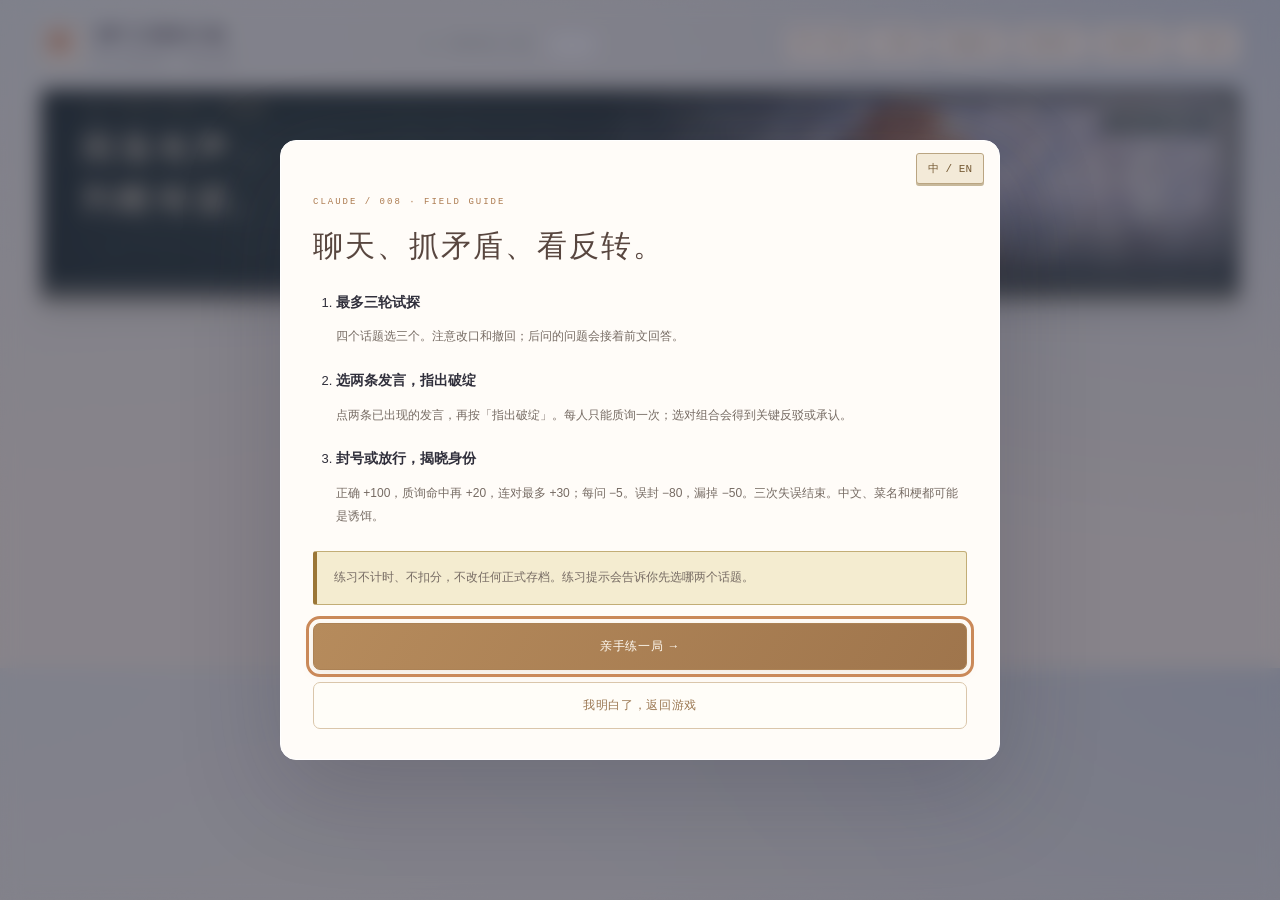
==== index.html @ 4e9d9736 "Add Chat & Catch mode with branching probes, bluffs and identity reveals Introduce twelve bilingual " ====
<!doctype html><html lang="zh-CN"><head><meta charset="UTF-8"><meta name="viewport" content="width=device-width, initial-scale=1"><meta name="theme-color" content="#f4eee7"><meta name="description" content="东八区检查站：夜班档案。零点回声：三个雨夜、18 位访客，关于账号、证据与选择的剧情游戏。"><title>IP CHECK · 雨夜档案</title><link rel="stylesheet" href="style.css?v=chat-catch-7"><link rel="stylesheet" href="retro.css?v=chat-catch-7"><link rel="stylesheet" href="weather.css?v=chat-catch-7"><link rel="stylesheet" href="tutorial.css?v=chat-catch-7"><link rel="stylesheet" href="hunt.css?v=chat-catch-7"></head><body>
<div class="app"><header><a href="#" class="brand" aria-label="东八区检查站"><span class="brand-icon">✳</span><div>IP CHECK<span>东八区检查站 · 夜班档案</span></div></a><div class="station-status"><i></i> TERMINAL 008 <span>V7.0</span></div><nav><button id="language-toggle" class="tool" aria-label="切换为 English">中 / EN</button><button id="audio-open" class="tool" title="音量与音效设置">♫ 声音</button><button id="hunt-switch" class="tool">切换玩法</button><button id="tutorial-open" class="tool">新手指引</button><button id="handbook" class="tool">值班手册</button><button id="pause" class="tool">Ⅱ 暂停</button></nav></header>
<section class="city"><img class="hero-art" src="assets/claude-winter.png" alt="橙色长发、戴眼镜、身着黑金与蕾丝白长裙的 Claude，在落雪中值守" fetchpriority="high"><div id="city-art"></div><div class="rain" aria-hidden="true"></div><div class="glass" aria-hidden="true"><i style="--x:4%;--h:70px;--duration:8s;--delay:-0.0s"></i><i style="--x:13%;--h:101px;--duration:9s;--delay:-1.7s"></i><i style="--x:22%;--h:132px;--duration:10s;--delay:-3.4s"></i><i style="--x:31%;--h:163px;--duration:11s;--delay:-5.1s"></i><i style="--x:42%;--h:194px;--duration:12s;--delay:-6.8s"></i><i style="--x:49%;--h:90px;--duration:8s;--delay:-8.5s"></i><i style="--x:57%;--h:121px;--duration:9s;--delay:-10.2s"></i><i style="--x:65%;--h:152px;--duration:10s;--delay:-11.9s"></i><i style="--x:72%;--h:183px;--duration:11s;--delay:-13.6s"></i><i style="--x:78%;--h:79px;--duration:12s;--delay:-15.299999999999999s"></i><i style="--x:84%;--h:110px;--duration:8s;--delay:-17.0s"></i><i style="--x:89%;--h:141px;--duration:9s;--delay:-18.7s"></i><i style="--x:93%;--h:172px;--duration:10s;--delay:-20.4s"></i><i style="--x:98%;--h:203px;--duration:11s;--delay:-22.099999999999998s"></i></div><div class="weather-tag">窗外 / 持续降雨</div><div class="city-label"><span>RAINY NIGHT / 雨夜档案</span><h1>雨落有声，<br>判断有据。</h1><p>以 Claude 之名，温柔倾听，审慎判断。</p><div class="hero-tags"><span>零点回声</span><span>48 份档案 · 18 次相遇</span></div></div><div class="city-sign"><span>008</span><div><b>Claude</b><small>你的身份 / 值班审查员</small></div></div></section>
<section id="hunt-root" hidden aria-label="Chat and catch"></section><div class="statusbar"><div class="day-display"><span id="day">DAY 1</span><div><b id="shift-name">入职夜班</b><small id="reference-time"></small></div></div><div class="stat"><small>档案进度</small><b id="count">01 / 18</b></div><div class="stat"><small>审查得分</small><b id="score">0000</b></div><div class="stat"><small>证据连对</small><b id="streak">0</b></div><div class="stat life"><small>剩余容错</small><b id="lives">● ● ● ●</b></div><div class="stat clock"><small id="clock-label">工作模式</small><b id="clock">从容审查</b><div class="time-track"><i id="time-fill"></i></div></div></div>
<div class="chapter"><span id="chapter-note">第一班 / 出口不等于所在地</span><div id="progress"></div><span id="remaining">还有 17 位等待审查</span></div>
<section class="story-strip" aria-label="当前剧情"><div><span id="story-chapter"></span><p id="story-objective"></p></div><button id="story-journal"><b>▤ 剧情档案</b><small id="story-count">0 / 18 条交接札记</small></button></section>
<main>
<aside class="visitor-panel"><div class="panel-label"><span><i></i> 访客窗口</span><span>CAM 08</span></div><div class="booth"><div class="booth-light"></div><div class="wall-lines"></div><div class="cam-label">REC <span id="serial">0001</span></div><div id="portrait" class="portrait"></div><div class="window-frame"></div><div class="window-sill">请出示你的资料</div></div><div class="visitor-info"><span id="visitor-status">AWAITING REVIEW</span><h2 id="name"></h2><p id="role"></p><p id="visitor-mood" class="visitor-mood"></p><span id="case-topic" class="case-topic"></span></div><div class="speech"><span>“</span><p id="greeting"></p></div><div class="inspector"><span class="claude-avatar"><img src="assets/claude-winter.png" alt="Claude 头像" loading="lazy"></span><div><b>Claude</b><small>值班审查员 · 008 号工位</small></div><i></i></div><div class="pinned-note"><b>值班提醒</b><p>审核服务资格与账号行为。<br>语言、国籍、时区不是违规证据。</p></div></aside>
<section class="desk"><div class="panel-label"><span>01 / 桌面档案</span><span>点击虚线文字标记线索</span></div><div class="papers"><article class="passport"><div class="paper-corner"></div><div class="doc-top"><span>ACCESS CONTROL BUREAU</span><b>08</b></div><div class="doc-title">访客申请表<span>VISITOR DECLARATION</span></div><div class="identity"><div id="photo"></div><div><small>HOLDER / 持有人</small><h3 id="holder"></h3><span id="docnum"></span></div></div><dl id="fields"></dl><div class="declared">申请人自述 · 尚未独立核验</div><div class="barcode"></div><div id="stamp" aria-hidden="true"></div></article><article class="receipt"><div class="receipt-top">CONNECTION LOG<strong>连接记录</strong><span>SESSION / 008</span></div><dl id="network"></dl><div class="receipt-warning">出口 IP ≠ 真实所在地</div><div class="note"><small>随身便签 / NOTE</small><p id="note"></p></div><div class="receipt-tail">* END OF TRANSMISSION *</div></article></div><section class="evidence-section"><div class="evidence-heading"><div><span>02 / 核验材料</span><small>选中 1–2 项，作为判定依据</small></div><b id="evidence-count">0 项已选择</b></div><div id="evidence-list" class="evidence-list"></div><div id="basis-note" class="basis-note" aria-live="polite">调查后，核验材料会出现在这里。</div></section></section>
<aside class="review"><section class="claude-console" aria-label="Claude 的工作台"><div class="claude-console-title"><span class="claude-avatar"><img src="assets/claude-winter.png" alt="Claude 的值班形象" loading="lazy"></span><div class="claude-ident"><b>Claude</b><small>INSPECTOR 008 · 在线</small></div><span id="claude-record"></span></div><p id="visitor-request"></p><div id="claude-actions" class="claude-actions"></div><div class="claude-memo"><small>我的工作记录</small><p id="claude-observation" aria-live="polite"></p></div></section><section class="inquiry" aria-label="调查访客"><div class="panel-label inquiry-label"><span>03 / 调查访客</span><span id="quota">3 项待调查</span></div><div class="intercom-plate"><span class="intercom-light"></span><b>INTERCOM 008</b><small>访客调查台</small><span class="plate-screws" aria-hidden="true">＋</span></div><div class="transcript-heading"><span>通话抄录 / TRANSCRIPT</span><button id="skip-type" title="显示完整对话">跳过打字</button></div><div id="chat" class="chat" role="log" aria-live="polite"></div><div class="inquiry-controls"><div class="control-caption"><span>选择调查操作</span><small>快捷键 1 / 2 / 3</small></div><div id="questions" class="questions"></div><div class="investigation-note">每项调查 −5 分 · 费用立即扣除</div></div></section><section class="verdict" aria-label="审核决定"><div class="panel-label"><span>04 / 审核决定</span><span>盖章即提交</span></div><div class="verdict-plate"><span>FINAL DISPOSITION</span><b>核对完毕，请盖章。</b><small>选择与当前证据一致的决定</small></div><button id="allow" class="decision allow"><span>✓</span><div>继续服务<em>CONTINUE</em><small>本次审查未证实违规</small></div><kbd>A</kbd></button><button id="flag" class="decision flag"><span>×</span><div>限制访问<em>RESTRICT</em><small>已证实地区或账号违规</small></div><kbd>D</kbd></button><button id="hold" class="decision hold"><span>?</span><div>人工复核<em>REVIEW</em><small>资料不足、冲突或申诉待查</small></div><kbd>S</kbd></button><p id="decision-hint">至少调查一项，再提交判断。</p></section></aside>
</main><footer><span>IP CHECK / NIGHT SHIFT <b>6.0</b> · 独立同人作品，与 Anthropic 无关</span><span>全部档案与凭证均为虚构 · 无真实 IP 检测 <button id="restart">重新开局</button></span></footer></div>
<nav class="mobile-dock" aria-label="工位快捷导航"><button data-jump="visitor-panel">资料</button><button data-jump="evidence-section">核验材料 <span id="mobile-evidence">0</span></button><button data-jump="review">调查 / 盖章</button><b id="mobile-clock">从容模式</b></nav>
<dialog id="modal" aria-labelledby="modal-title"><div id="modal-content"></div></dialog><div id="toast" role="status"></div>
<audio id="bgm-track" src="assets/old-screen-echo.mp3" preload="metadata" loop aria-hidden="true"></audio>
<script src="i18n.js?v=chat-catch-7"></script><script src="cases.js?v=chat-catch-7"></script><script src="policy.js?v=chat-catch-7"></script><script src="cases-en.js?v=chat-catch-7"></script><script src="roster.js?v=chat-catch-7"></script><script src="audio.js?v=chat-catch-7"></script><script src="art.js?v=chat-catch-7"></script><script src="story.js?v=chat-catch-7"></script><script src="experience.js?v=chat-catch-7"></script><script src="tutorial.js?v=chat-catch-7"></script><script src="hunt-cases.js?v=chat-catch-7"></script><script src="hunt.js?v=chat-catch-7"></script><script src="game.js?v=chat-catch-7"></script></body></html>
---- style.css ----
:root{--bg:#edf0f5;--panel:#fffdfb;--line:#dce0e8;--paper:#fffdf6;--ink:#302f3b;--muted:#777582;--amber:#b06c43;--green:#52756c;--red:#b66b65;--gold:#b89a69;--serif:Georgia,"Songti SC","SimSun",serif;--shadow:0 12px 36px #525d7610}
*{box-sizing:border-box}html{scroll-behavior:smooth}body{margin:0;background:radial-gradient(ellipse at 0 0,#fff6ed,transparent 45%),radial-gradient(ellipse at 100% 10%,#e1e8f7,transparent 55%),var(--bg);color:var(--ink);font:13px "Segoe UI","Microsoft YaHei",sans-serif;line-height:1.6}body:before{content:"";position:fixed;inset:0;z-index:-1;pointer-events:none;background-image:radial-gradient(circle,#fff9 1px,transparent 2px);background-size:37px 41px}button,input{font:inherit}button{cursor:pointer;touch-action:manipulation}button:disabled{opacity:.45;cursor:not-allowed}button:not(:disabled),a{transition:background .18s,border-color .18s,box-shadow .18s,transform .18s}button:focus-visible,a:focus-visible,input:focus-visible,summary:focus-visible{outline:3px solid #ca8959;outline-offset:4px}button,input{accent-color:var(--amber)}button,a{-webkit-tap-highlight-color:transparent}svg{width:100%;height:100%;shape-rendering:auto}i{display:inline-block;width:6px;height:6px;border-radius:50%;background:#7f9e8c;margin-right:7px}.app{max-width:1500px;padding:0 40px;margin:auto}
header{height:94px;display:flex;align-items:center;justify-content:space-between;gap:20px}.brand{display:flex;align-items:center;gap:13px;text-decoration:none;color:var(--ink);font:600 24px var(--serif);letter-spacing:2px}.brand-icon{width:43px;height:43px;display:grid;place-items:center;border:1px solid #d4b590;border-radius:14px;background:#fff7ee;color:#b96d40;font:33px Georgia}.brand div>span{display:block;font:10px "Segoe UI","Microsoft YaHei",sans-serif;letter-spacing:2.4px;color:var(--muted);margin-top:5px}.station-status{font:10px "Courier New",monospace;letter-spacing:1px;color:#727480}.station-status>span{margin-left:12px;padding:5px 7px;border:1px solid var(--line);border-radius:5px;background:#fff9}nav{display:flex;gap:8px}.tool{border:1px solid #dcdde4;background:#ffffffad;border-radius:8px;color:#626170;padding:9px 14px;font-size:11px}.tool:hover{color:var(--amber);background:#fff8ee;border-color:#c8a67d}
.city{height:340px;position:relative;overflow:hidden;border:1px solid #fff;border-radius:20px;background:#e7e9f0;box-shadow:var(--shadow)}#city-art{display:none}.hero-art{position:absolute;right:0;top:0;width:67%;height:100%;object-fit:cover;object-position:50% 5%}.city:after{content:"";position:absolute;inset:0;background:linear-gradient(90deg,#fffdf9 0%,#fffdf9f5 28%,#fffdf9cc 42%,#fffdf908 70%);pointer-events:none}.city-label{position:relative;z-index:2;padding:40px 42px;max-width:65%}.city-label>span{font-size:9px;letter-spacing:3.2px;color:var(--amber);display:flex;align-items:center;gap:10px}.city-label>span:before{content:"";width:28px;height:1px;background:var(--gold)}.city-label h1{font:500 43px/1.5 var(--serif);letter-spacing:4px;margin:18px 0 13px;color:#39323b}.city-label p{font-size:12px;letter-spacing:1px;color:#7b7379;margin:0}.hero-tags{display:flex;gap:8px;margin-top:21px;flex-wrap:wrap}.hero-tags span{font-size:9px;color:#807268;border:1px solid #d9c5ab;padding:4px 10px;border-radius:20px;background:#fffcf6bb;letter-spacing:1px}.city-sign{position:absolute;right:24px;bottom:24px;z-index:2;display:flex;align-items:center;gap:12px;background:#fffdf4e8;backdrop-filter:blur(14px);border:1px solid #fff;border-radius:12px;padding:12px 16px;box-shadow:0 6px 24px #3a33431a}.city-sign>span{font:10px "Courier New",monospace;letter-spacing:2px;color:var(--amber)}.city-sign b{display:block;font:19px var(--serif);letter-spacing:2px}.city-sign small{display:block;font-size:9px;color:#7d7477;letter-spacing:1px;margin-top:4px}.rain{position:absolute;inset:0;z-index:1;pointer-events:none;background-image:radial-gradient(circle,#fff 1px,transparent 2px),radial-gradient(circle,#fffd 2px,transparent 3px);background-position:0 0,45px 30px;background-size:96px 105px,173px 197px;animation:snowfall 18s linear infinite;opacity:.7}@keyframes snowfall{to{background-position:55px 210px,5px 227px}}
.statusbar{display:flex;align-items:stretch;margin-top:24px;background:#fffdfbec;border:1px solid #fff;border-radius:14px;box-shadow:var(--shadow);overflow:hidden}.day-display{display:flex;gap:16px;align-items:center;padding:18px 22px;flex:1.7;min-width:258px;background:linear-gradient(120deg,#fbf0df,#fffcf7)}.day-display>span{font:38px var(--serif);color:var(--amber);line-height:1}.day-display b{display:block;font-size:13px;font-weight:600}.day-display small{display:block;font:8px "Courier New","Microsoft YaHei",monospace;color:#7c7881;margin-top:6px}.stat{flex:1;border-left:1px solid #eeedf0;padding:18px 20px}.stat small{display:block;font-size:10px;color:var(--muted);white-space:nowrap}.stat>b{display:block;margin-top:6px;font:23px "Courier New",monospace;font-weight:400;white-space:nowrap}.life>b{font-size:12px;letter-spacing:3px;padding-top:6px;color:#b08e63}.clock>b{font-size:13px;padding-top:6px;color:#716477}.time-track{height:3px;border-radius:2px;background:#e7e4e6;margin-top:9px;overflow:hidden}.time-track i{width:100%;height:3px;display:block;transition:width .2s;background:#8da798;border-radius:2px}.clock.danger>b{color:#b54b45}.clock.danger .time-track i{background:#c77863}.chapter{display:flex;align-items:center;justify-content:space-between;gap:18px;margin:22px 0 15px;font-size:10px;color:#7e7a87}.chapter>span:first-child{color:#9a714e}#progress{display:flex;gap:5px;flex:1;max-width:250px}#progress b{height:3px;border-radius:2px;flex:1;background:#d8dbe4}#progress b.done{background:#c89864}
.story-strip{display:flex;align-items:center;justify-content:space-between;gap:16px;border:1px solid #d9dce6;border-left:3px solid #caa172;background:#f9fafcd9;border-radius:10px;padding:13px 18px;margin-bottom:22px}.story-strip>div>span{font:9px "Courier New","Microsoft YaHei",monospace;letter-spacing:1px;color:#9a6a47}.story-strip p{font-size:12px;color:#5d5968;line-height:1.8;margin:5px 0 0}.story-strip button{border:1px solid #d4bd9d;color:#86643e;border-radius:7px;padding:8px 13px;background:#fffaf2;flex-shrink:0;text-align:left}.story-strip button:hover{background:#f2e5d3}.story-strip button b{font-size:11px;font-weight:500}.story-strip button small{display:block;font-size:8px;color:#8e7e70;margin-top:3px}
main{display:grid;grid-template-columns:225px minmax(360px,1fr) 310px;gap:20px;align-items:start}.visitor-panel,.desk,.review{border:1px solid #fff;background:var(--panel);box-shadow:var(--shadow);border-radius:14px;overflow:hidden}.panel-label{display:flex;justify-content:space-between;align-items:center;gap:10px;padding:15px 16px;border-bottom:1px solid #e7e4e3;background:#fffdfb;color:#645b63;font-size:10px;letter-spacing:.6px}.panel-label>span:last-child{font:8px "Courier New","Microsoft YaHei",monospace;color:#8d8791;letter-spacing:0}
.booth{height:232px;position:relative;overflow:hidden;background:radial-gradient(ellipse at 50% 25%,#fff9f1,#e9e5e8 60%,#d8dfe8)}.booth:before{content:"";position:absolute;inset:14px;border:1px solid #fff9;border-radius:80px 80px 0 0}.booth-light{position:absolute;width:120%;height:100%;left:-15%;top:0;transform:rotate(25deg);background:linear-gradient(90deg,transparent,#fff8,transparent)}.wall-lines{position:absolute;inset:0;background:repeating-linear-gradient(90deg,transparent 0 63px,#fff5 64px 65px);opacity:.35}.cam-label{position:absolute;left:20px;top:19px;z-index:1;font:8px "Courier New",monospace;color:#8c7f82;letter-spacing:1px}.cam-label:before{content:"";width:4px;height:4px;display:inline-block;margin-right:5px;background:#b78068;border-radius:50%}.cam-label span{margin-left:9px}.portrait{position:absolute;left:50%;bottom:20px;width:170px;height:192px;transform:translateX(-50%);filter:drop-shadow(0 6px 10px #6f667425)}.window-frame{position:absolute;inset:0;border:8px solid #fff9;pointer-events:none}.window-sill{position:absolute;bottom:0;left:0;right:0;background:#f7f4ef;border-top:1px solid #dfd6cb;padding:9px;text-align:center;font-size:9px;letter-spacing:3px;color:#8b7763}.visitor-info{padding:19px 17px 0}.visitor-info>span{font:7px "Courier New",monospace;letter-spacing:1.2px;color:#ae7b54}h2{font:23px var(--serif);margin:8px 0}.visitor-info p{font-size:11px;color:#8b8389;margin:0}.visitor-info .visitor-mood{font-size:8px;color:#9b765a;margin:9px 0 0}.speech{position:relative;padding:13px 13px 13px 21px;margin:17px 15px;background:#f7f4f1;border-radius:0 8px 8px 0;border-left:2px solid #c9a071;min-height:82px}.speech>span{position:absolute;top:3px;left:6px;font:30px Georgia;color:#c3a286}.speech p{font-size:11px;line-height:1.9;margin:0;color:#625a64}.inspector{display:flex;align-items:center;gap:10px;padding:15px 16px;border-top:1px solid #eee8e4;background:#fffcf8}.inspector b{font:15px var(--serif)}.inspector small{display:block;font-size:8px;color:#998a82;margin-top:4px}.inspector i{margin-left:auto}.claude-avatar{display:block;position:relative;overflow:hidden;flex-shrink:0;width:43px;height:43px;border:2px solid #fff;border-radius:50%;box-shadow:0 0 0 1px #d5bb99;background:#eee3d9}.claude-avatar img{position:absolute;width:300%;max-width:none;height:auto;left:-100%;top:-17%}.pinned-note{padding:16px;border-top:1px dashed #d8c5ad;background:#faf5ec}.pinned-note>b{font-size:10px;color:#9b7149;font-weight:500}.pinned-note p{font-size:10px;line-height:1.9;color:#8a7d75;margin:7px 0 0}.pinned-note strong{color:#a46d43;font-weight:500}
.desk{background:#e9e5e2}.desk>.panel-label{background:#f7f3ed}.papers{display:grid;grid-template-columns:1.1fr 1fr;gap:17px;padding:25px 22px 29px;align-items:start}.passport{position:relative;background:#fffdf6;color:#464049;padding:17px;box-shadow:0 6px 17px #594a4c19;border:1px solid #e7dcc9;transform:rotate(-1deg);border-radius:3px}.paper-corner{position:absolute;right:-1px;top:-1px;border-width:0 14px 14px 0;border-style:solid;border-color:transparent #e6e0d6 #f4eddf transparent}.doc-top{display:flex;justify-content:space-between;align-items:center;border-bottom:1px solid #c6aa7a;font:6px "Courier New",monospace;letter-spacing:.6px;color:#938473}.doc-top b{font:26px var(--serif);color:#b28e5a}.doc-title{font:23px var(--serif);letter-spacing:2px;margin:15px 0;color:#5c4e43}.doc-title>span{display:block;font:6px "Courier New",monospace;letter-spacing:1.4px;margin-top:6px;color:#a0907d}.identity{display:flex;align-items:center;gap:10px;margin-bottom:15px}.identity>div:first-child{width:48px;height:61px;flex-shrink:0;border:1px solid #d8cbb9;border-radius:5px;overflow:hidden;background:#e7e0d7}.identity small{font:6px "Courier New",monospace;color:#9b8975}.identity h3{font-size:13px;margin:5px 0}.identity span{font:7px "Courier New",monospace;color:#958773}dl{margin:0}dl>div{padding:9px 0;border-bottom:1px solid #e9dfd0}dt{font-size:8px;color:#a2927c;margin-bottom:4px}dd{margin:0;font-size:11px;font-weight:500;line-height:1.7;overflow-wrap:anywhere}.clue{background:transparent;border:0;border-bottom:1px dashed #cdbb9d;padding:0;font:inherit;color:inherit;text-align:left;line-height:inherit}.clue:hover{border-color:#b17449}.clue.marked{background:#f7d6a5;box-shadow:2px 0 #f7d6a5,-2px 0 #f7d6a5}.declared{font-size:7px;color:#a18c72;border:1px solid #ddcdb5;border-radius:3px;padding:5px;margin:13px 0 11px;text-align:center}.barcode{height:20px;opacity:.35;background:repeating-linear-gradient(90deg,#796346 0 2px,transparent 2px 4px,#796346 4px 5px,transparent 5px 8px,#796346 8px 12px,transparent 12px 14px)}.receipt{background:#fffefa;transform:rotate(1.2deg);padding:20px 16px 28px;margin-top:12px;color:#625d63;box-shadow:0 5px 15px #5b4c4c10;clip-path:polygon(0 0,100% 0,100% 98%,95% 100%,90% 98%,85% 100%,80% 98%,75% 100%,70% 98%,65% 100%,60% 98%,55% 100%,50% 98%,45% 100%,40% 98%,35% 100%,30% 98%,25% 100%,20% 98%,15% 100%,10% 98%,5% 100%,0 98%)}.receipt-top{font:8px "Courier New",monospace;text-align:center;letter-spacing:1px;border-bottom:1px dashed #ccc5bf;padding-bottom:14px;color:#8d8182}.receipt-top strong{font:18px var(--serif);display:block;letter-spacing:3px;margin:8px 0;color:#625557}.receipt-top span{font-size:6px;color:#aaa0a1}.receipt dl{margin:10px 0}.receipt dl>div{border:0;padding:7px 0}.receipt dt{color:#aa9693}.receipt dd{font-size:10px;font-weight:400}.receipt-warning{font-size:8px;color:#ae7b57;text-align:center;border-top:1px dashed #d4c7bb;border-bottom:1px dashed #d4c7bb;padding:7px 0}.note{padding:12px 0}.note small{font-size:7px;color:#a49189}.note p{font-size:11px;line-height:1.9;margin:7px 0 2px;font-family:var(--serif)}.receipt-tail{font:6px "Courier New",monospace;text-align:center;color:#b0a4a2;letter-spacing:.5px}
.evidence-section{margin:0 15px 16px;border:1px solid #d7c9b6;border-radius:9px;background:#fcfaf5;overflow:hidden}.evidence-heading{display:flex;align-items:center;justify-content:space-between;gap:10px;padding:14px;border-bottom:1px solid #e8dfd1}.evidence-heading span{font-size:11px;color:#8a694b}.evidence-heading small{display:block;font-size:9px;color:#a08e7c;margin-top:5px}.evidence-heading>b{font-size:9px;font-weight:400;color:#9e7b54;white-space:nowrap}.evidence-list{display:grid;gap:10px;padding:13px}.empty-evidence{text-align:center;padding:23px 10px;border:1px dashed #ded4c8;border-radius:6px;color:#a69583;font-size:11px;line-height:1.9}.empty-evidence span{display:block;font-size:26px;color:#baa17e;margin-bottom:8px}.evidence-card{position:relative;text-align:left;padding:13px 36px 13px 14px;border:1px solid #e0d9cb;border-radius:7px;background:#fffdf7;color:#544d51;width:100%;box-shadow:0 3px 7px #4a4b5905}.evidence-card:before{content:"";position:absolute;right:13px;top:15px;width:14px;height:14px;border:1px solid #c9bdab;border-radius:4px;background:#fff}.evidence-card:hover:not(:disabled){border-color:#c9a474;transform:translateY(-1px)}.evidence-card.selected{border-color:#bc8a55;box-shadow:0 0 0 2px #bc8a5522;background:#fff8e9}.evidence-card.selected:before{content:"✓";font-size:11px;line-height:14px;text-align:center;color:#fff;background:#b58a55;border-color:#b58a55}.evidence-card strong{display:block;font-size:12px;font-weight:600;line-height:1.7}.evidence-card .status{display:inline-block;font-size:8px;line-height:1.5;border:1px solid #b9cbbd;background:#edf5ee;color:#577a63;border-radius:4px;padding:1px 5px;margin-bottom:7px}.evidence-card p{font-size:11px;line-height:1.9;margin:5px 0 0;color:#776a60}.evidence-card.expired .status,.evidence-card.future .status,.evidence-card.unknown .status{background:#f6f0e8;border-color:#dcc9aa;color:#a28255}.evidence-card.invalid .status{background:#f9eeeb;border-color:#d6aaa0;color:#ae6559}.basis-note{font-size:10px;line-height:1.8;color:#9b8b7a;padding:0 14px 14px}
.review{display:flex;flex-direction:column}.claude-console{position:relative;overflow:hidden;padding:20px 17px 16px;background:linear-gradient(125deg,#f6eee2,#fffaf4 60%,#eae6ec);border-bottom:1px solid #e1d7cb}.claude-console:after{content:"✧";position:absolute;right:-8px;top:45px;font:90px Georgia;color:#c9aa7b13;pointer-events:none}.claude-console-title{display:flex;align-items:center;gap:12px;position:relative;z-index:1}.claude-console-title .claude-avatar{width:56px;height:56px}.claude-ident{flex:1}.claude-ident>b{display:block;font:21px var(--serif);letter-spacing:1px;color:#5c4437}.claude-ident>small{display:block;font-size:8px;color:#ac8765;letter-spacing:1px;margin-top:2px}.claude-console-title>span:last-child{font-size:8px;color:#a18b76;text-align:right;max-width:68px;line-height:1.8}.claude-console>p{font-size:11px;line-height:1.9;margin:16px 0;color:#806c62}.claude-actions{display:grid;grid-template-columns:1fr 1fr;gap:7px}.claude-actions button{padding:9px 5px;font-size:10px;background:#fffcf6;border:1px solid #d9c3a6;color:#96704e;border-radius:6px;line-height:1.7}.claude-actions button:hover:not(:disabled){background:#f7e9d3;border-color:#b18d5f}.claude-memo{margin-top:15px;border-left:2px solid #c8a575;padding-left:11px}.claude-memo small{font-size:8px;letter-spacing:1px;color:#b18d65}.claude-memo p{font-size:10px;line-height:1.9;color:#99887b;margin:6px 0 0}.transcript-heading{display:flex;align-items:center;justify-content:space-between;gap:8px;padding:15px 15px 0;color:#a89a92;font:7px "Courier New",monospace;letter-spacing:1px}#skip-type{border:1px solid #e3dacf;background:#faf7f2;color:#a08c78;border-radius:4px;font-size:8px;padding:4px 6px}.chat{height:245px;overflow:auto;padding:15px;scrollbar-width:thin;scrollbar-color:#d5c4ae #faf7f3}.chat .system-line{border-left:2px solid #c7b393;padding-left:10px;font-size:10px;line-height:1.9;color:#a09690;margin-top:0}.chat .question-line{font:9px "Courier New","Microsoft YaHei",monospace;color:#ae7951;margin:15px 0 8px}.chat .answer-line{font-size:11px;line-height:1.9;color:#68606b;margin:0 0 12px;white-space:pre-wrap}.chat .visitor-reply{font-size:10px;color:#968a82;border-left:1px solid #ddd0bc;padding-left:9px;line-height:1.9}.questions{display:grid;gap:8px;padding:7px 15px 0}.questions button{display:flex;justify-content:space-between;gap:8px;padding:11px 12px;background:#fbf8f3;border:1px solid #e2d5c3;border-radius:7px;color:#806952;font-size:11px;text-align:left}.questions button small{color:#b5a38f;font-size:9px}.questions button:hover:not(:disabled){background:#f4e9d8;border-color:#bd9c71}.investigation-note{padding:9px 16px 15px;color:#aa9b8b;font-size:8px}.verdict{margin-top:auto;padding:0 15px 15px;background:#f8f6f2;border-top:1px solid #e8dfd5}.verdict .panel-label{padding:15px 0;border:0;background:none}.decision{display:flex;align-items:center;gap:13px;width:100%;text-align:left;border:1px solid;padding:12px 14px;margin-bottom:9px;border-radius:8px;box-shadow:0 3px 8px #53414e08}.decision>span{font:25px Georgia;line-height:1}.decision>div{font:17px var(--serif);letter-spacing:3px}.decision small{display:block;font:8px "Segoe UI","Microsoft YaHei",sans-serif;letter-spacing:0;margin-top:4px}.decision kbd{margin-left:auto;font:9px "Courier New",monospace;border:1px solid currentColor;border-radius:3px;opacity:.5;padding:1px 4px}.allow{background:#e5eee7;color:#597262;border-color:#bccfbe}.flag{background:#f5e6de;color:#a56b52;border-color:#d8b3a0}.hold{background:#edeaf3;color:#827493;border-color:#c9c1d6}.decision:hover:not(:disabled){filter:brightness(1.02);transform:translateY(-2px);box-shadow:0 5px 10px #53414e14}.verdict>p{font-size:9px;line-height:1.8;color:#a3927e;text-align:center;margin:11px 0 0}
footer{display:flex;justify-content:space-between;gap:18px;padding:26px 0 32px;font-size:8px;color:#9b929b;line-height:2}footer b{color:#ac8258;font-weight:400}footer button{font-size:8px;border:1px solid #d5c9bd;border-radius:4px;padding:3px 6px;background:#fffcf7;color:#947b66;margin-left:7px}#stamp{display:none;position:absolute;right:10px;bottom:67px;border:4px double currentColor;padding:9px 14px;font-size:25px;font-weight:600;letter-spacing:5px;transform:rotate(-12deg);background:#fffdf6bb}.stamped #stamp{display:block;animation:stamp .25s ease-out}.arriving .portrait{animation:arrive .6s ease-out}.arriving .passport,.arriving .receipt{animation:paperIn .5s ease-out}@keyframes stamp{from{opacity:0;transform:scale(1.8) rotate(-17deg)}to{opacity:1;transform:scale(1) rotate(-12deg)}}@keyframes arrive{from{opacity:0;translate:0 12px}to{opacity:1;translate:0 0}}@keyframes paperIn{from{opacity:0;translate:0 9px}to{opacity:1;translate:0 0}}
dialog{padding:0;width:calc(100% - 40px);max-width:610px;max-height:calc(100dvh - 48px);border:1px solid #fff;background:#fffcf8;color:var(--ink);border-radius:16px;box-shadow:0 30px 100px #29273a38;overflow:auto;scrollbar-width:thin;scrollbar-color:#cbb797 #f9f5ed}dialog::backdrop{background:#34324887;backdrop-filter:blur(10px)}.modal-body{padding:31px 34px}.modal-kicker{font:9px "Courier New","Microsoft YaHei",monospace;letter-spacing:2px;color:#ac7b50}.modal-body h2{font:30px/1.4 var(--serif);letter-spacing:2px;color:#58463f;margin:14px 0}.modal-body p{font-size:12px;line-height:1.95;color:#766b63}.modal-hero{height:160px;overflow:hidden;position:relative}.modal-hero:after{content:"";position:absolute;inset:0;background:linear-gradient(0deg,#fffcf8,transparent)}.modal-hero svg{display:none}.modal-hero .badge{position:absolute;bottom:15px;left:34px;font-size:35px;color:#ae7f55;z-index:1}.mode-grid{display:grid;grid-template-columns:1fr 1fr;gap:10px;margin-top:20px}.mode-grid button{padding:15px 13px;text-align:left;font-size:12px;color:#877460;border:1px solid #dfd2c1;border-radius:8px;background:#fcf8f1;line-height:1.6}.mode-grid button small{font-size:9px;display:block;margin-top:6px;color:#af9a83}.mode-grid button.selected{border-color:#ba8e5c;background:#f7ebd9;color:#936c3f;box-shadow:0 0 0 2px #d6b57d19}.primary,.secondary{display:block;width:100%;border:1px solid #ac8255;border-radius:7px;padding:13px 16px;background:linear-gradient(120deg,#b68b5c,#9f754c);color:#fffaf2;font-size:12px;font-weight:500;letter-spacing:.7px;margin-top:12px;box-shadow:0 4px 12px #a7835825}.primary:hover{background:#a67a4d;box-shadow:0 6px 15px #a783583d}.secondary{background:#fffdf8;border-color:#dac6ab;color:#9b7853;box-shadow:none;font-weight:400}.secondary:hover{background:#f9efe0}.smallprint{font-size:9px!important;line-height:1.9!important;color:#b09e8d!important}.audio-consent{display:flex;align-items:center;gap:8px;font-size:10px;color:#9e8b79;margin:18px 0}.audio-consent input{width:15px;height:15px}.rules{padding-left:20px;font-size:11px;color:#746960;line-height:1.95;margin:16px 0}.rules li{padding-bottom:10px}.rules strong{font-weight:600;color:#8e623e}.handbook-role{border:1px solid #e1d1b8;background:#faf2e6;border-radius:8px;padding:14px 16px;margin:18px 0}.handbook-role>b{font-size:12px;color:#9a6d44}.handbook-role p{font-size:11px;margin:7px 0 0}
dialog[data-kind="onboarding"],dialog[data-kind="help"],dialog[data-kind="intro"]{max-width:1000px}.welcome-layout{display:grid;grid-template-columns:36% 1fr;min-height:560px}.welcome-art{position:relative;overflow:hidden;min-height:100%;background:#dee3ef}.welcome-art>img{position:absolute;width:100%;height:100%;object-fit:cover;object-position:50% 5%}.welcome-art:after{content:"";position:absolute;inset:0;background:linear-gradient(0deg,#302a3ae8 0%,transparent 50%)}.welcome-name{position:absolute;z-index:1;bottom:35px;left:28px;right:20px;color:#fff7ed}.welcome-name small{display:block;font-size:9px;letter-spacing:3px;color:#ead1b4}.welcome-name b{display:block;font:43px var(--serif);letter-spacing:5px;margin:9px 0}.welcome-name p{font-size:10px;line-height:1.9;color:#ebd9c7;max-width:180px}.welcome-content{min-width:0;max-height:calc(100dvh - 50px);overflow:auto;scrollbar-width:thin;scrollbar-color:#d6c3aa #fffcf8}.welcome-content .modal-body{padding:32px 36px}.welcome-content .modal-hero{display:none}
.truth{padding:15px 17px;border:1px solid #dfc8a8;border-radius:8px;background:#fcf5e9;margin-top:19px}.truth b{font-size:13px;color:#a37649}.truth p{font-size:12px;margin:8px 0 0;color:#98816b}.result-tag{display:inline-block;font-size:9px;border:1px solid #b8d0b9;background:#f0f6ed;color:#708a67;border-radius:5px;padding:5px 8px}.result-tag.warn{border-color:#d9b78d;background:#fbf0df;color:#a17e49}.ledger{margin:19px 0;padding:12px 0;border-top:1px solid #e5d8c5;border-bottom:1px solid #e5d8c5}.ledger>div{display:flex;justify-content:space-between;padding:5px 0;font-size:11px;color:#a1907c}.ledger .total{border-top:1px dotted #d7c4a9;margin-top:5px;padding-top:11px;color:#9b713e;font-weight:600}.metrics{display:grid;grid-template-columns:repeat(3,1fr);gap:10px;margin:22px 0}.metrics>div{padding:15px 6px;border:1px solid #e5d7c1;background:#fcf6ea;border-radius:8px;text-align:center}.metrics b{display:block;font:26px var(--serif);color:#a57a45}.metrics span{display:block;font-size:9px;color:#ae987d;margin-top:6px}.feedback-line{font-size:11px!important;color:#b68855!important}.claude-report{margin-top:18px;padding:15px 16px;border:1px solid #e4d0b4;border-radius:8px;background:linear-gradient(125deg,#faf0e0,#fffaf2)}.claude-report>b{font-size:10px;letter-spacing:1px;color:#aa7e50}.claude-report p{font-size:11px;margin:8px 0;color:#99826b}.claude-report small{font-size:10px;line-height:1.8;color:#b39b80}.story-speaker{font-size:11px;color:#a67b4f;border-bottom:1px dashed #d9c7ab;padding-bottom:13px;margin:20px 0 14px}.story-options{display:grid;gap:10px;margin-top:20px}.story-choice{display:block;width:100%;padding:15px;text-align:left;color:#97724b;border:1px solid #dcc7aa;border-radius:8px;background:#fcf5e8}.story-choice:hover{border-color:#b88d56;background:#f5e8d2}.story-choice b{font-weight:500;font-size:13px;line-height:1.7}.story-choice small{display:block;font-size:11px;line-height:1.8;color:#b19b7e;margin-top:5px}.story-fragment{border-left:2px solid #bda06d;border-radius:0 8px 8px 0;padding:14px 16px;margin-top:18px;background:#f4f0f7}.story-fragment>span,.story-ending>span{display:block;font:9px "Courier New","Microsoft YaHei",monospace;letter-spacing:1px;color:#a78661;margin-bottom:9px}.story-fragment>b{font-size:12px;font-weight:500;color:#8d7b8e}.story-fragment p{font-size:11px;color:#9d8b98;margin:7px 0}.story-fragment>small,.story-ending>small{font-size:9px;line-height:1.8;color:#b19dac}.story-ending{border:1px solid #dfc9a7;padding:23px 20px;border-radius:10px;background:linear-gradient(135deg,#f6ebd8,#f6f1f8);margin:20px 0}.story-ending h3{font:25px var(--serif);letter-spacing:3px;color:#9c754c;margin:13px 0}.story-decisions{border:1px dashed #d6c0a2;border-radius:7px;background:#fcf7ee;padding:15px;margin:19px 0}.story-decisions>b{font-size:11px;color:#a18053;font-weight:500}.story-decisions p{font-size:11px;margin:7px 0}.journal-chapter{font-size:11px;color:#a98a63;font-weight:500;padding-top:12px}.review-log{max-height:350px;overflow:auto;scrollbar-width:thin;scrollbar-color:#d4bfa4 transparent}.review-log details{border-top:1px solid #e8daca;padding:11px 0}.review-log summary{font-size:11px;color:#9e8569;cursor:pointer;line-height:1.8}.review-log p{font-size:11px}.sound-row{display:grid;grid-template-columns:65px 1fr 36px;align-items:center;gap:10px;font-size:11px;padding:12px 0;color:#aa947d}.sound-row input{width:100%}.sound-row output{font-size:10px;text-align:right;color:#a67b49}.sound-demo{display:grid;grid-template-columns:repeat(3,1fr);gap:7px;margin:15px 0}.sound-demo button{padding:10px 5px;border:1px solid #deccb1;border-radius:6px;background:#fbf5e8;color:#a58963;font-size:10px}
#toast{position:fixed;bottom:27px;left:50%;transform:translate(-50%,15px);max-width:calc(100% - 30px);z-index:11;background:#fff9eb;color:#9e7950;border:1px solid #d6bb91;border-radius:9px;padding:12px 20px;font-size:12px;box-shadow:0 8px 25px #55455520;opacity:0;pointer-events:none;transition:opacity .2s,transform .2s}#toast.visible{opacity:1;transform:translate(-50%,0)}.mobile-dock{display:none}.offscreen{position:absolute;width:1px;height:1px;overflow:hidden;clip-path:inset(50%)}
.claude-console{background:linear-gradient(125deg,#3d3540,#272631);border-bottom-color:#bba17e}.claude-ident>b{color:#f4e7d7}.claude-ident>small{color:#cfb68f}.claude-console-title>span:last-child{color:#c3ac8c}.claude-console>p{color:#e0cfbe}.claude-actions button{background:#ffffff08;border-color:#8c765d;color:#dfc7a3}.claude-actions button:hover:not(:disabled){background:#ba9b6e22;border-color:#d1ae79}.claude-memo{border-color:#ac8c62}.claude-memo small{color:#d0b58c}.claude-memo p{color:#c2b3a8}
@media(max-width:1250px){.app{padding:0 26px}main{grid-template-columns:205px minmax(330px,1fr) 276px;gap:14px}.papers{padding:24px 16px;gap:12px}.passport{padding:14px}.receipt{padding:18px 12px 25px}.station-status{display:none}.day-display{min-width:230px;padding:16px}.stat{padding:16px 13px}.city-label{padding-left:34px}.identity h3{font-size:12px}.doc-title{font-size:21px}}
@media(max-width:1050px){main{grid-template-columns:210px minmax(0,1fr)}.review{grid-column:1/-1;display:grid;grid-template-columns:1fr 1fr;align-items:start}.claude-console{grid-column:1;grid-row:1/4;height:100%;border:0;border-right:1px solid #e5d7c5;padding:22px}.review>.panel-label{grid-column:2;grid-row:1}.transcript-heading{grid-column:2;grid-row:2}.chat{grid-column:2;grid-row:3;height:190px}.questions{grid-column:1;grid-row:4}.investigation-note{grid-column:1;grid-row:5}.verdict{grid-column:2;grid-row:4/6;border-left:1px solid #e5d7c5;padding-top:0}.papers{padding:25px;gap:19px}.passport{padding:19px}.receipt{padding:22px 17px}.identity h3{font-size:14px}.day-display{min-width:205px}.stat{padding:16px 10px}.stat>b{font-size:20px}.life>b{font-size:11px;letter-spacing:1px}.clock>b{font-size:12px}.city-label h1{font-size:36px}.city-label{max-width:70%}.hero-art{width:72%}.city-label p{font-size:11px}.city{height:315px}.city-sign{right:18px;bottom:18px;padding:9px 12px}.city-sign b{font-size:16px}.welcome-layout{grid-template-columns:32% 1fr}.welcome-content .modal-body{padding:28px}.welcome-name{left:22px}.welcome-name b{font-size:37px}}
@media(max-width:700px){body{padding-bottom:76px}.app{padding:0 14px}header{height:78px;gap:10px}.brand{font-size:20px;gap:9px;letter-spacing:1px}.brand-icon{width:34px;height:34px;border-radius:10px;font-size:27px}.brand div>span{font-size:7px;letter-spacing:1px;margin-top:4px}nav{gap:5px}.tool{font-size:9px;padding:8px 7px;border-radius:6px}.city{height:308px;border-radius:15px}.hero-art{width:65%;object-position:50% 0%}.city:after{background:linear-gradient(90deg,#fffaf2f5,#fffaf2cc 40%,#fffaf200 85%),linear-gradient(0deg,#fffaf280,transparent 60%)}.city-label{padding:30px 22px;max-width:100%}.city-label>span{font-size:7px;letter-spacing:1.8px;gap:7px}.city-label>span:before{width:18px}.city-label h1{font-size:29px;line-height:1.6;letter-spacing:2px;margin:20px 0 15px}.city-label p{font-size:9px;max-width:200px;line-height:1.9;letter-spacing:.5px}.hero-tags{gap:5px;margin-top:15px}.hero-tags span{font-size:7px;padding:3px 7px}.city-sign{right:12px;bottom:13px;border-radius:8px;padding:8px 11px;gap:8px}.city-sign>span{font-size:8px}.city-sign b{font-size:14px}.city-sign small{font-size:7px}.statusbar{display:grid;grid-template-columns:repeat(4,1fr);margin-top:16px;border-radius:11px}.day-display{grid-column:1/4;min-width:0;padding:13px 15px;border-bottom:1px solid #eeedf0;gap:12px}.day-display>span{font-size:31px}.day-display b{font-size:12px}.day-display small{font-size:7px}.stat{border-left:0;border-right:1px solid #eeedf0;padding:12px}.stat small{font-size:8px}.stat>b{font-size:18px;margin-top:7px}.life>b{font-size:10px;letter-spacing:1px;padding-top:3px}.stat.life{border:0}.stat.clock{grid-column:4;grid-row:1;border-bottom:1px solid #eeedf0;border-right:0;display:flex;flex-direction:column;justify-content:center;padding:11px 8px}.clock>b{font-size:11px;padding-top:0}.chapter{margin:17px 0 12px;gap:10px;font-size:9px}.chapter>span:last-child{display:none}#progress{max-width:115px}.story-strip{padding:12px;gap:9px;border-radius:8px;margin-bottom:17px}.story-strip>div>span{font-size:8px;letter-spacing:0}.story-strip p{font-size:10px;line-height:1.8}.story-strip button{padding:8px;border-radius:6px}.story-strip button b{font-size:10px}.story-strip button small{font-size:7px}main{display:flex;flex-direction:column;gap:17px}.visitor-panel,.desk,.review{width:100%;border-radius:11px}.visitor-panel{display:grid;grid-template-columns:126px 1fr}.visitor-panel>.panel-label{grid-column:1/-1}.booth{grid-column:1;grid-row:2/4;height:194px}.portrait{width:145px;height:165px;bottom:15px}.visitor-info{padding:17px 14px 0}.visitor-info>span{font-size:6px;letter-spacing:1px}.visitor-info h2{font-size:20px;margin:7px 0}.visitor-info p{font-size:10px}.visitor-info .visitor-mood{font-size:8px;margin-top:6px}.speech{margin:9px 12px 14px;padding:10px 10px 10px 17px;min-height:0}.speech>span{font-size:24px;left:4px}.speech p{font-size:10px;line-height:1.9}.inspector{grid-column:1/-1;padding:12px 15px}.inspector .claude-avatar{width:33px;height:33px}.inspector small{font-size:8px}.inspector b{font-size:13px}.pinned-note{display:none}.window-frame{border-width:6px}.window-sill{padding:7px;letter-spacing:2px;font-size:7px}.cam-label{font-size:6px;left:13px;top:15px}.booth:before{inset:12px;border-radius:70px 70px 0 0}.panel-label{padding:13px;font-size:10px}.panel-label>span:last-child{font-size:7px}.papers{padding:25px 16px;gap:12px;grid-template-columns:1.13fr 1fr}.passport{padding:13px}.receipt{padding:17px 12px 25px}.identity{gap:8px}.identity>div:first-child{width:42px;height:55px}.identity h3{font-size:12px}.identity small{font-size:5px}.identity span{font-size:6px}.doc-top{font-size:5px}.doc-top b{font-size:23px}.doc-title{font-size:21px}.doc-title>span{font-size:5px;letter-spacing:.6px}dt{font-size:7px}dd{font-size:11px}.declared{font-size:6px}.receipt-top{font-size:7px}.receipt-top strong{font-size:17px;letter-spacing:2px}.receipt dd{font-size:10px}.receipt-warning{font-size:7px}.note p{font-size:10px}.receipt-tail{font-size:5px}.evidence-section{margin:0 12px 13px}.evidence-heading small{font-size:8px}.evidence-card strong{font-size:13px}.evidence-card p{font-size:12px}.basis-note{font-size:10px}.review{display:flex}.claude-console{padding:19px 17px;border-right:0;border-bottom:1px solid #e5d7c5;height:auto}.claude-console-title .claude-avatar{width:60px;height:60px}.claude-ident>b{font-size:24px}.claude-console>p{font-size:12px}.claude-actions button{font-size:11px;padding:11px 5px}.claude-memo p{font-size:11px}.chat{height:225px}.chat .answer-line{font-size:12px}.chat .system-line,.chat .visitor-reply{font-size:11px}.questions{grid-template-columns:repeat(3,1fr);gap:6px}.questions button{display:block;text-align:center;padding:11px 4px;font-size:11px}.questions button small{display:block;font-size:8px;margin-top:4px}.verdict{display:grid;grid-template-columns:repeat(3,1fr);gap:0 8px;border-left:0;padding:0 13px 13px}.verdict>.panel-label,.verdict>p{grid-column:1/-1}.decision{display:block;text-align:center;padding:12px 3px}.decision>span{display:block;font-size:23px;margin-bottom:6px}.decision>div{font-size:17px;letter-spacing:1px}.decision small{font-size:7px;line-height:1.6;max-width:95px;margin:5px auto 0}.decision kbd{display:none}.verdict>p{font-size:9px;margin:6px 0 0}footer{display:block;font-size:7px;padding:23px 0}footer>span{display:block}dialog{width:calc(100% - 24px);max-height:calc(100dvh - 28px);border-radius:13px}.modal-body{padding:25px 23px}.modal-body h2{font-size:27px}.modal-kicker{font-size:8px;letter-spacing:1.2px}.modal-body p{font-size:12px}.welcome-layout{display:flex;flex-direction:column;min-height:0}.welcome-art{height:200px;min-height:200px}.welcome-art>img{object-position:50% 0%}.welcome-art:after{background:linear-gradient(90deg,#46303a8a,transparent 70%),linear-gradient(0deg,#352a3775,transparent 65%)}.welcome-name{left:24px;bottom:20px}.welcome-name small{font-size:8px;letter-spacing:2px}.welcome-name b{font-size:34px;margin:6px 0;letter-spacing:3px}.welcome-name p{font-size:9px;margin:0;max-width:150px}.welcome-content{max-height:none;overflow:visible}.welcome-content .modal-body{padding:25px 23px}.rules{font-size:11px;line-height:1.95}.rules li{padding-bottom:10px}.handbook-role{margin:15px 0}.mode-grid button{font-size:11px;padding:13px 11px}.mode-grid button small{font-size:8px}.metrics b{font-size:23px}.story-choice b{font-size:12px}.story-choice small{font-size:10px}.story-ending{padding:19px 16px}.claude-report p{font-size:12px}.mobile-dock{display:flex;position:fixed;left:0;right:0;bottom:0;z-index:10;align-items:center;padding:10px 8px max(10px,env(safe-area-inset-bottom));gap:0;background:#fffdf8ef;backdrop-filter:blur(20px);border-top:1px solid #e1d5c5;box-shadow:0 -6px 20px #4d435311}.mobile-dock button{flex:1;padding:10px 2px;background:none;border:0;border-right:1px solid #e3d6c5;color:#96734b;font-size:10px}.mobile-dock span{font-size:8px;padding:2px 5px;border-radius:4px;background:#f0e4d1;color:#aa8151}.mobile-dock>b{min-width:65px;text-align:center;font-size:10px;font-weight:400;color:#a17d55}.visitor-panel,.evidence-section,.review{scroll-margin-top:14px}#toast{bottom:85px}}
@media(max-width:370px){.app{padding:0 11px}.brand{font-size:18px;gap:7px}.brand div>span{font-size:6px}.tool{font-size:8px;padding:8px 5px}.city-label{padding-left:18px}.city-label h1{font-size:27px}.visitor-panel{grid-template-columns:110px 1fr}.identity>div:first-child{width:34px;height:48px}.identity h3{font-size:10px}.doc-title{font-size:18px}.papers{padding:23px 12px;gap:10px}.passport{padding:10px}.receipt{padding:16px 9px 24px}.evidence-heading span{font-size:10px}.evidence-heading>b{font-size:8px}}
@media(prefers-reduced-motion:reduce){*{animation:none!important;transition:none!important;scroll-behavior:auto!important}.rain{display:none}}
---- retro.css ----
/* Paper, brushed metal and mechanical keys for the inspection workstation. */
.music-track-card{display:flex;align-items:center;gap:16px;padding:17px;margin:20px 0;border:1px solid #bda782;border-radius:5px;background-color:#e9ddc4;background-image:repeating-linear-gradient(0deg,transparent 0 3px,#977d4f08 3px 4px);box-shadow:inset 0 1px #fff9,0 3px 0 #d0bea0}.music-vinyl{width:60px;height:60px;display:grid;place-items:center;flex-shrink:0;border-radius:50%;border:3px solid #544d42;background:repeating-radial-gradient(circle at center,#4e4840 0 2px,#38352f 3px 4px);color:#d9b77d;font:24px Georgia;box-shadow:0 3px 6px #47392422}.music-track-card>div>small{display:block;font:8px "Courier New",monospace;letter-spacing:1px;color:#917344}.music-track-card>div>b{display:block;font:23px var(--serif);letter-spacing:3px;color:#6f5131;margin:6px 0}.music-track-card>div>span{font:10px "Courier New","Microsoft YaHei",monospace;color:#91794f}.music-track-card #music-status{color:#65774e}
:root{--grain:url("data:image/svg+xml,%3Csvg xmlns='http://www.w3.org/2000/svg' width='160' height='160' viewBox='0 0 160 160'%3E%3Cfilter id='grain'%3E%3CfeTurbulence type='fractalNoise' baseFrequency='.7' numOctaves='3' seed='12' stitchTiles='stitch'/%3E%3CfeColorMatrix type='saturate' values='0'/%3E%3C/filter%3E%3Cpath fill='%23000' d='M0 0h160v160H0z' filter='url(%23grain)' opacity='.22'/%3E%3C/svg%3E");--typewriter:"Courier New","Microsoft YaHei",monospace;--metal:#524d43;--brass:#ab8953;--old-paper:#f1e8d6}
.portrait svg,.identity>div:first-child svg{shape-rendering:crispEdges;image-rendering:pixelated}.portrait{filter:drop-shadow(3px 4px 0 #625a4930)}.booth{background-color:#d3cabc;background-image:var(--grain),linear-gradient(135deg,#e8dfc9,#b6beb5);background-size:160px 160px,100% 100%}.booth:before{inset:14px;border:1px solid #776e533d;border-radius:0;box-shadow:inset 1px 1px #fff8}.booth:after{content:"";position:absolute;inset:0;pointer-events:none;background:repeating-linear-gradient(0deg,#443d2f06 0 1px,transparent 1px 4px);mix-blend-mode:multiply}.booth-light{opacity:.5}.window-frame{border:7px solid #b9ae95;box-shadow:inset 0 0 0 1px #887c65,inset 0 0 0 3px #e7dfcc}.window-sill{background-image:var(--grain),linear-gradient(#c2b497,#aea184);border-top:2px solid #ded3bb;box-shadow:0 -2px #8f8267;color:#564c3c;letter-spacing:3px;font-family:var(--typewriter);font-weight:600}.cam-label{color:#65583e}.cam-label:before{border-radius:0;background:#9b6547}.visitor-panel{border-color:#c7bca7}.visitor-panel>.panel-label{background-image:var(--grain);background-color:#e8e0d0;border-bottom-color:#c9bca3;color:#77654a}.identity>div:first-child{border-radius:1px;border:2px solid #b9aa8c;box-shadow:inset 1px 1px #fff8}.passport{background-image:var(--grain);background-size:160px 160px}.receipt{background-image:repeating-linear-gradient(0deg,transparent 0 3px,#a68e6003 3px 4px)}.desk{background-color:#e6ded0;background-image:var(--grain),repeating-linear-gradient(90deg,transparent 0 85px,#a68b5b08 86px 87px);border-color:#d5c8b1}
.review{align-items:stretch;background:#e9dfcd;border:1px solid #b7a383;border-radius:9px;box-shadow:0 3px 0 #b4a58d,0 14px 32px #56452d17;gap:0}.review .claude-console{border-radius:7px 7px 0 0;border-bottom:3px solid #af956e}.inquiry,.verdict{position:relative;isolation:isolate}.inquiry:before,.verdict:before{content:"";position:absolute;inset:0;background-image:var(--grain);background-size:160px 160px;opacity:.45;pointer-events:none;z-index:0}.inquiry>*,.verdict>*{position:relative;z-index:1}.inquiry{display:flex;flex-direction:column;background:#f0e7d7;border-bottom:1px solid #b8a687}.inquiry>.panel-label{background:#e1d6bf;border-bottom:1px solid #bdab8b;color:#6b583d;font:600 11px var(--typewriter);letter-spacing:1px;padding:15px 16px}.inquiry>.panel-label>span:last-child{font:9px var(--typewriter);color:#786848}.intercom-plate{margin:17px 15px 0;display:flex;align-items:center;gap:9px;padding:12px 10px;background-image:var(--grain),linear-gradient(#615d52,#4f4c44);border:1px solid #393b34;border-radius:3px;box-shadow:inset 0 1px #9c9681,0 2px 0 #b8a88b;color:#f2e4c8}.intercom-plate b{font:600 11px var(--typewriter);letter-spacing:1.6px}.intercom-plate small{font-size:8px;color:#c7baa0;margin-left:auto}.intercom-light{display:block;flex-shrink:0;width:7px;height:7px;border-radius:50%;background:#a6b776;border:1px solid #d9dfb3;box-shadow:0 0 6px #c8d59b55}.plate-screws{font:11px var(--typewriter);color:#a9a18e;padding-left:2px}.transcript-heading{padding:16px 16px 10px;font:8px var(--typewriter);color:#8d7957;letter-spacing:1px}.transcript-heading>span:before{content:"●";font-size:6px;margin-right:6px;color:#a67850}#skip-type{padding:5px 7px;border:1px solid #b6a17e;border-bottom-width:2px;border-radius:3px;background:#e2d6bc;color:#6d5c3e;font-size:9px;box-shadow:inset 0 1px #fff9}.chat{height:232px;margin:0 15px;padding:14px 13px;border:1px solid #cab99a;border-top:3px solid #bcaa87;background-color:#faf5e8;background-image:repeating-linear-gradient(0deg,transparent 0 27px,#ab926216 28px,transparent 29px);box-shadow:inset 0 3px 8px #6f604212;scrollbar-color:#bda77f #eee4cc}.chat .system-line{font:10px/1.9 var(--typewriter);color:#887352;border-color:#bb9b65}.chat .question-line{color:#976839;font-weight:600;font-size:9px}.chat .answer-line{color:#5e5545;font-size:12px;line-height:1.95}.chat .visitor-reply{color:#88765b;font-size:10px;border-color:#ceb88f}.inquiry-controls{padding:15px 15px 0;background-image:linear-gradient(transparent,#e4d7bd55)}.control-caption{display:flex;justify-content:space-between;align-items:center;gap:8px;margin-bottom:10px;color:#80633f;font:600 10px var(--typewriter);letter-spacing:1px}.control-caption small{font-size:8px;font-weight:400;color:#9a835e;letter-spacing:0}.questions{padding:0;display:grid;grid-template-columns:1fr;gap:9px}.questions button{position:relative;display:grid;grid-template-columns:31px 1fr auto;align-items:center;gap:10px;min-height:61px;padding:11px 12px;border:1px solid #6b5437;border-radius:4px;background-color:#94734c;background-image:var(--grain),linear-gradient(110deg,#a08056,#80613f);color:#fff7e6;box-shadow:inset 0 1px #cfb38b,0 4px 0 #654d33,0 5px 7px #5e47231f;text-align:left;transform:translateY(0)}.questions button:before{content:"";position:absolute;inset:3px;border:1px solid #fff2;border-radius:2px;pointer-events:none}.question-index{width:28px;height:28px;display:grid;place-items:center;border:1px solid #e2c7986b;border-radius:2px;background:#3b2a1c25;color:#f8e4bf;font:14px var(--typewriter);box-shadow:inset 0 1px 2px #4a301a33}.question-copy{display:block;min-width:0}.question-copy b{display:block;font-size:14px;line-height:1.6;letter-spacing:1px;font-weight:650;color:#fff7e6}.questions button .question-copy small{display:block;font-size:9px;line-height:1.7;color:#f1dfc0;margin-top:3px}.questions button kbd{font:10px var(--typewriter);border:1px solid #e3c89b6b;border-bottom-width:2px;padding:2px 5px;border-radius:3px;color:#f9e4ba;background:#402a171a}.questions button:hover:not(:disabled){background-color:#a78658;background-image:var(--grain),linear-gradient(110deg,#b18e5d,#937047);border-color:#5c432a;box-shadow:inset 0 1px #e8c99c,0 5px 0 #654d33,0 7px 10px #5e47232b;transform:translateY(-1px)}.questions button:active:not(:disabled){transform:translateY(3px);box-shadow:inset 0 1px 2px #533c2255,0 1px 0 #654d33}.questions button:disabled{opacity:1;background-image:var(--grain),linear-gradient(#ddd3be,#d5cab4);border-color:#bba98c;box-shadow:inset 0 1px #fff9,0 2px 0 #bba98c;transform:translateY(2px)}.questions button:disabled .question-copy b,.questions button:disabled .question-index{color:#8a785b}.questions button:disabled .question-copy small,.questions button:disabled kbd{color:#94846c}.questions button:disabled .question-index{background:#b7a68722;border-color:#bda889}.questions button:disabled kbd{border-color:#bdab8d;background:#c8b89b22}.investigation-note{padding:14px 0 15px;font:8px var(--typewriter);color:#8d7957;line-height:1.8;text-align:center}
.verdict{margin-top:0;padding:0 16px 18px;background-color:#d7c9ad;background-image:linear-gradient(135deg,#e3d5b9,#d2c3a3);border-top:4px solid #a28b61;border-radius:0 0 7px 7px;box-shadow:inset 0 1px #f8edcf}.verdict:after{content:"";position:absolute;left:8px;right:8px;bottom:7px;height:3px;border-left:3px solid #9f8c67;border-right:3px solid #9f8c67;opacity:.8;pointer-events:none}.verdict .panel-label{font:600 11px var(--typewriter);letter-spacing:1px;padding:16px 0 12px;color:#665235;border-bottom:1px solid #baa786}.verdict .panel-label>span:last-child{font-size:8px;color:#8e7751}.verdict-plate{padding:15px 0 17px;text-align:center}.verdict-plate>span{display:block;font:8px var(--typewriter);letter-spacing:2px;color:#94784d}.verdict-plate>b{display:block;font:18px var(--serif);color:#6d5032;letter-spacing:2px;margin:6px 0}.verdict-plate>small{display:block;font-size:9px;color:#8c7652}.decision{position:relative;min-height:81px;margin:0 0 12px;border:1px solid;border-radius:4px;padding:14px 13px;gap:13px;overflow:hidden;box-shadow:inset 0 1px #fff4,0 5px 0 var(--key-base),0 6px 8px #46331b25;background-image:var(--grain),linear-gradient(120deg,#ffffff09,#00000012);transform:translateY(0)}.decision:before{content:"";position:absolute;inset:4px;border:1px solid #fff3;border-radius:1px;pointer-events:none}.decision>span{font:30px Georgia;line-height:1;opacity:.9;flex-shrink:0;min-width:25px;text-align:center}.decision>div{font:600 21px var(--serif);letter-spacing:3px;line-height:1.35}.decision em{display:inline;font:7px var(--typewriter);font-style:normal;letter-spacing:1px;opacity:.65;margin-left:8px;vertical-align:middle}.decision small{font:9px/1.6 "Microsoft YaHei",sans-serif;letter-spacing:0;color:var(--key-sub);margin-top:5px}.decision kbd{margin-left:auto;font:11px var(--typewriter);border:1px solid #fff5;border-bottom:2px solid #fff5;padding:3px 6px;border-radius:3px;opacity:.85;background:#0001}.allow{--key-base:#314d3d;--key-sub:#e1ead5;background-color:#59725d;border-color:#314a38;color:#fff8df}.flag{--key-base:#733e2c;--key-sub:#f4e3cc;background-color:#a7654c;border-color:#7d442e;color:#fff4df}.hold{--key-base:#765727;--key-sub:#f5e6bd;background-color:#a48043;border-color:#7e5f2f;color:#fff6d9}.decision:hover:not(:disabled){filter:brightness(1.08);transform:translateY(-1px);box-shadow:inset 0 1px #fff6,0 6px 0 var(--key-base),0 9px 12px #46331b30}.decision:active:not(:disabled){transform:translateY(4px);filter:brightness(.98);box-shadow:inset 0 2px 4px #0002,0 1px 0 var(--key-base)}.decision:disabled{opacity:1;filter:saturate(.4);background-image:var(--grain),linear-gradient(#ffffff35,#ffffff30);box-shadow:inset 0 1px #fff5,0 3px 0 var(--key-base);transform:translateY(2px)}.decision:disabled>div,.decision:disabled>span{opacity:.78}.decision:disabled small{opacity:.85}.questions button:focus-visible,.decision:focus-visible{outline:3px solid #fdf3d4;outline-offset:2px;box-shadow:0 0 0 5px #644b2b,0 5px 0 var(--key-base,#654d33)}.verdict>p{margin:16px 0 0;padding:10px;border:1px dashed #b49b71;background:#eee2c455;border-radius:3px;font-size:10px;line-height:1.85;color:#735d3d}
@media(min-width:701px) and (max-width:1050px){.review{grid-template-columns:1fr 1fr;align-items:stretch}.review .claude-console{grid-column:1/-1;grid-row:1;height:auto;border-right:0;display:grid;grid-template-columns:1fr 1fr;column-gap:28px;padding:20px 24px}.review .claude-console-title{grid-column:1;grid-row:1}.review .claude-console>p{grid-column:1;grid-row:2;margin:12px 0 0}.review .claude-actions{grid-column:2;grid-row:1;align-self:center}.review .claude-memo{grid-column:2;grid-row:2;margin-top:12px}.inquiry{grid-column:1;grid-row:2;border-bottom:0}.verdict{grid-column:2;grid-row:2;border-top:0;border-left:2px solid #af9973;border-radius:0 0 7px 0;padding:0 20px 20px}.verdict .panel-label{padding-top:17px}.verdict-plate{padding:23px 0}.decision{min-height:97px;margin-bottom:17px;padding:18px 16px}.decision>div{font-size:24px}.decision small{font-size:10px}.chat{height:210px}.questions{grid-template-columns:1fr}.questions button{min-height:63px}.verdict>p{margin-top:22px}}
@media(max-width:700px){.booth:before{border-radius:0;inset:12px}.window-frame{border-width:6px}.window-sill{font-size:7px;letter-spacing:2px}.portrait{filter:drop-shadow(3px 3px 0 #625a4920)}.review{display:flex;border-radius:8px}.review .claude-console{display:block;padding:20px 17px;border-bottom:3px solid #af956e}.inquiry>.panel-label{padding:15px 16px;font-size:11px}.intercom-plate{padding:13px 12px}.intercom-plate b{font-size:12px}.intercom-plate small{font-size:9px}.transcript-heading{font-size:9px}.chat{height:210px;padding:14px}.chat .system-line{font-size:11px}.chat .answer-line{font-size:12px}.chat .visitor-reply{font-size:11px}.control-caption{font-size:11px;margin-bottom:12px}.control-caption small{font-size:9px}.questions{grid-template-columns:1fr;gap:11px}.questions button{display:grid;grid-template-columns:32px 1fr auto;gap:12px;min-height:64px;padding:11px 14px;text-align:left}.question-copy b{font-size:15px}.questions button .question-copy small{font-size:10px;margin-top:2px}.questions button kbd{display:block}.investigation-note{font-size:9px;padding:16px 0}.verdict{display:flex;flex-direction:column;padding:0 16px 19px;border-left:0;border-top:4px solid #a28b61}.verdict .panel-label{font-size:11px;padding:16px 0 12px}.verdict-plate{padding:18px 0}.verdict-plate>b{font-size:20px}.verdict-plate>small{font-size:10px}.decision{display:flex;text-align:left;width:100%;min-height:85px;margin-bottom:13px;padding:14px 17px;gap:16px}.decision>span{display:block;font-size:32px;margin-bottom:0}.decision>div{font-size:23px;letter-spacing:3px}.decision em{font-size:8px;letter-spacing:1px;margin-left:10px}.decision small{font-size:10px;line-height:1.65;max-width:none;margin:5px 0 0}.decision kbd{display:block;flex-shrink:0}.verdict>p{font-size:11px;margin-top:15px}.mobile-dock{background:#f5ecdaef;border-top:1px solid #c4b18e}.mobile-dock button{color:#7d6340;border-right-color:#d2bd99;font-family:var(--typewriter)}.mobile-dock>b{color:#816643}}
@media(max-width:370px){.decision{padding:14px 12px;gap:11px}.decision>div{font-size:21px}.decision em{font-size:7px;margin-left:7px}.decision small{font-size:9px}.questions button{gap:9px;padding:11px}.question-copy b{font-size:14px}}
---- weather.css ----
/* Rain outside, warm paper inside. All weather is local and decorative. */
body{background:radial-gradient(ellipse at 0 0,#d6dcd8,transparent 55%),radial-gradient(ellipse at 100% 0,#c1cbd1,transparent 60%),#e8e2d5}body:before{background-image:var(--grain);background-size:160px 160px;opacity:.25}
header{height:88px}.station-status{color:#657572}.brand-icon{background:#eee6d7;border-color:#b7a280;border-radius:6px}.tool{background:#f4eddf;border-color:#c5b8a2;color:#645943;border-radius:4px}#language-toggle{font-family:var(--typewriter);font-weight:bold;white-space:nowrap}
.city{height:350px;border:5px solid #4f5750;border-bottom-width:12px;border-radius:7px;background:#152b2d;box-shadow:inset 0 0 0 2px #212e2a,0 4px 0 #9a9a83,0 17px 25px #23382c24;isolation:isolate}#city-art{display:block;position:absolute;z-index:0;inset:0;opacity:.82;filter:brightness(.78) saturate(.7)}#city-art svg{width:100%;height:100%}.hero-art{z-index:1;width:54%;right:-1%;top:-4%;height:118%;object-position:50% 7%;filter:brightness(.80) saturate(.76);opacity:.95;mask-image:linear-gradient(90deg,transparent,#000 40%);-webkit-mask-image:linear-gradient(90deg,transparent,#000 40%)}
.city:after{z-index:1;background:linear-gradient(90deg,#102423ec 0%,#19312bc9 30%,#1d323159 58%,#12242a12 80%),linear-gradient(0deg,#10201ed9,transparent 45%);box-shadow:inset 0 0 50px #0717148c,inset 0 2px 5px #0006}.city:before{content:"";position:absolute;z-index:1;bottom:-4px;left:0;right:0;height:25%;background:repeating-linear-gradient(177deg,transparent 0 6px,#e6c58e0c 7px 8px,transparent 9px 14px),linear-gradient(90deg,transparent 8%,#e5b46a1c 17%,transparent 24%,transparent 64%,#dfa97119 78%,transparent 90%);filter:blur(1px);transform:skewX(-15deg);pointer-events:none}
.city-label{padding:34px 36px;max-width:64%;z-index:3}.city-label>span{color:#d6b67e;font-family:var(--typewriter);letter-spacing:2px}.city-label h1{color:#f3e7cc;text-shadow:0 3px 17px #001410a8;font-size:42px}.city-label p{color:#d3d5c4}.hero-tags span{background:#18342db3;border-color:#8d9b7766;color:#d2c7a6;border-radius:2px}.city-sign{background:#233b32b8;border:1px solid #b9ac7966;border-radius:3px;color:#eee1bc;z-index:4;box-shadow:0 5px 22px #00160d33}.city-sign>span,.city-sign small{color:#d3c49d}
.rain{z-index:2;inset:-45px -70px;opacity:.40;background-image:repeating-linear-gradient(102deg,transparent 0 44px,#bddee059 45px,transparent 46px,transparent 92px);background-size:113px 107px;animation:rain-near .55s linear infinite;transform:skewX(-9deg);mask-image:linear-gradient(0deg,transparent,#000 20%);-webkit-mask-image:linear-gradient(0deg,transparent,#000 20%)}.rain:before,.rain:after{content:"";position:absolute;inset:-100%;background-image:repeating-linear-gradient(100deg,transparent 0 81px,#d6eff04d 82px,transparent 83px,transparent 153px);background-size:191px 171px;animation:rain-near .83s linear infinite}.rain:after{background-size:293px 259px;opacity:.65;filter:blur(.6px);animation-duration:1.2s}
@keyframes rain-near{to{background-position:-20px 107px}}
.glass{position:absolute;inset:0;z-index:3;pointer-events:none;overflow:hidden;background:linear-gradient(110deg,#b6d6d405,transparent 50%,#c9e3df0a);box-shadow:inset 0 0 26px #041a1644}.glass:after{content:"";position:absolute;left:0;right:0;bottom:0;height:5px;background:linear-gradient(0deg,#d0e9dd44,transparent);border-bottom:1px solid #e1e8d333}.glass i{position:absolute;left:var(--x);top:-20%;margin:0;width:2px;height:var(--h);background:linear-gradient(0deg,#d6eeec4d,#d6eeec0c,transparent);border-radius:0 0 70% 70%;transform:rotate(-3deg);animation:glass-drip var(--duration) var(--delay) linear infinite;box-shadow:1px 0 #0c302324}.glass i:after{content:"";position:absolute;bottom:0;left:-1px;width:4px;height:7px;background:#b7d5ca30;border-radius:50%;border-right:1px solid #e0f4e244}
@keyframes glass-drip{0%{top:-25%;opacity:0}10%{opacity:.7}80%{opacity:.6}100%{top:110%;opacity:0}}
.weather-tag{position:absolute;right:20px;top:18px;z-index:4;color:#d1d7c7;background:#142c2780;padding:5px 9px;border:1px solid #8a9d8255;border-radius:2px;font:9px var(--typewriter);letter-spacing:1px}.weather-tag:before{content:"●";color:#c2bc8c;margin-right:8px;font-size:7px}
.booth{background-image:var(--grain),linear-gradient(120deg,#9aaba1,#bdbea8 60%,#8d9f9c)}.booth-light{opacity:.2}.wall-lines{background:repeating-linear-gradient(102deg,transparent 0 27px,#cadbd942 28px,transparent 29px,transparent 53px);background-size:79px 97px;opacity:.6;animation:booth-rain .85s linear infinite}.booth:after{background:repeating-linear-gradient(0deg,#1a3c2e05 0 1px,transparent 1px 4px),linear-gradient(100deg,#e9e5bc09,transparent 50%,#b9d3ca12)}@keyframes booth-rain{to{background-position:-15px 97px}}
.day-display{min-width:285px;gap:15px}.day-display>span{font:25px var(--typewriter);font-weight:bold;white-space:nowrap;letter-spacing:-1px}.day-display small{line-height:1.7}.case-topic{display:block;margin:12px 0 0;padding:6px 7px;color:#6d644a;background:#e8dec6;border:1px dashed #baaa88;font-size:9px;line-height:1.7}
.dialog-language{position:absolute;top:12px;right:15px;z-index:6;border:1px solid #baa582;border-radius:3px;background:#f3ead8;color:#765b35;font:11px var(--typewriter);padding:7px 11px;box-shadow:0 2px #c7b89b}#modal-content{position:relative}.modal-body{padding-top:49px}.welcome-content .modal-body{padding-top:48px}.day-title{display:block;font:60px/1.2 var(--typewriter);letter-spacing:-3px;color:#765d39}.day-date{display:block;font:11px var(--typewriter);letter-spacing:2px;color:#938265;margin-top:10px}.daily-paper{padding:23px;margin:25px 0 15px;border:1px solid #bcaa87;background-color:#eee3cb;background-image:var(--grain);box-shadow:3px 4px #d1c3a9}.daily-paper>span{display:block;text-align:center;border-top:2px solid #887453;border-bottom:1px solid #887453;padding:8px 0;font:9px var(--typewriter);letter-spacing:1px}.daily-paper h3{font:27px var(--serif);text-align:center;margin:17px 0 11px;color:#5b4d39}.daily-paper p{color:#73634c}.daily-columns{display:grid;grid-template-columns:1fr 1fr;border-top:1px solid #c4b28d;margin-top:20px;gap:19px}.daily-columns p{font-size:11px!important;line-height:1.9!important}.daily-columns b{font:9px var(--typewriter);letter-spacing:1px}.daily-columns>p+p{border-left:1px solid #c4b28d;padding-left:20px}.policy-sources{padding:13px 15px;margin:20px 0;border:1px dashed #b9a27e;background:#eee4d0;color:#796343;font-size:11px}.policy-sources summary{cursor:pointer;line-height:1.8}.policy-sources a{display:block;color:#745337;padding:5px 0;font-size:11px;overflow-wrap:anywhere}.appeal-note{padding:11px 13px;border-left:2px solid #9c8154;background:#ebe4d3;font-size:11px!important}.welcome-art{background:#26392f}.welcome-art>img{filter:brightness(.79) saturate(.75)}.welcome-art:after{background:linear-gradient(0deg,#152a26c2,transparent 65%)}
html[lang=en] .decision>div{font:600 20px var(--serif);letter-spacing:0}html[lang=en] .decision em{display:block;margin:4px 0 0}html[lang=en] .decision small{line-height:1.7}html[lang=en] .question-copy b{font-size:12px;letter-spacing:0}html[lang=en] .city-label h1{font-size:39px;line-height:1.4;letter-spacing:0}html[lang=en] .doc-title{font-size:20px;letter-spacing:0}html[lang=en] .brand div>span{letter-spacing:1px}html[lang=en] .claude-actions button{font-size:9px}html[lang=en] .city-label p{letter-spacing:0;max-width:370px}
@media(max-width:1050px){header{gap:12px}.station-status{display:none}.city-label{max-width:70%}.day-display{min-width:240px;padding:17px 15px}.day-display>span{font-size:22px}.stat{padding:17px 13px}}
@media(max-width:700px){header{height:auto;min-height:90px;flex-wrap:wrap;gap:10px;padding:15px 0}.brand{font-size:23px}header nav{margin-left:auto;gap:5px}.tool{font-size:10px;padding:7px 9px}.city{height:290px;border-width:4px;border-bottom-width:9px}.hero-art{width:77%;height:113%;right:-10%;top:0;object-position:50% 0%;opacity:.95}.city:after{background:linear-gradient(90deg,#142b29eb,#1b302bbb 42%,#18312b33 75%),linear-gradient(0deg,#142722a1,transparent 55%)}.city-label{padding:25px 21px;max-width:90%}.city-label>span{font-size:7px}.city-label h1{font-size:29px;line-height:1.65;margin:23px 0 12px}.city-label p{font-size:9px;max-width:200px}.city-sign{right:10px;bottom:10px}.weather-tag{top:11px;right:10px;font-size:7px;padding:4px 6px}.hero-tags{max-width:230px}.day-display{min-width:0;padding:13px;gap:12px}.day-display>span{font-size:22px}.day-display small{font-size:6px}.stat{padding:12px}.case-topic{font-size:8px;margin-top:9px}.day-title{font-size:48px}.daily-paper{padding:16px;margin:22px 0 15px}.daily-paper h3{font-size:23px}.daily-paper>span{font-size:8px}.daily-columns{gap:10px}.daily-columns>p+p{padding-left:10px}.daily-columns p{font-size:10px!important}.dialog-language{right:12px;top:11px}.welcome-content .modal-body,.modal-body{padding-top:49px}html[lang=en] .city-label h1{font-size:29px;max-width:250px;margin-top:33px}html[lang=en] .city-label p{font-size:9px;max-width:210px}html[lang=en] .decision>div{font-size:23px}html[lang=en] .decision em{display:inline;margin-left:8px}html[lang=en] .brand div>span{font-size:7px}.rain{opacity:.33}.glass i:nth-child(n+9){display:none}}
@media(prefers-reduced-motion:reduce){.rain{display:block;animation:none;background-position:0 30px;opacity:.14}.rain:before,.rain:after,.glass i,.wall-lines{animation:none}.glass i{top:var(--x);opacity:.4}}

html[lang=en] .decision em{display:none}

/* Broken streaks fall at different depths; longer trails belong to the near pane. */
.rain{background-image:url("data:image/svg+xml,%3Csvg%20xmlns%3D%22http%3A%2F%2Fwww.w3.org%2F2000%2Fsvg%22%20width%3D%22137%22%20height%3D%22181%22%3E%3Cg%20fill%3D%22none%22%20stroke%3D%22%23c5e0dc%22%20stroke-width%3D%22.7%22%20stroke-linecap%3D%22round%22%20opacity%3D%220.7%22%3E%3Cpath%20d%3D%22M11%2015v19%22%2F%3E%3Cpath%20d%3D%22M68%2079v26%22%2F%3E%3Cpath%20d%3D%22M113%20126v17%22%2F%3E%3Cpath%20d%3D%22M43%20150v12%22%2F%3E%3C%2Fg%3E%3C%2Fsvg%3E");background-size:137px 181px;animation:rain-streaks .64s linear infinite;--fall:181px;opacity:.55}
.rain:before{background-image:url("data:image/svg+xml,%3Csvg%20xmlns%3D%22http%3A%2F%2Fwww.w3.org%2F2000%2Fsvg%22%20width%3D%22203%22%20height%3D%22241%22%3E%3Cg%20fill%3D%22none%22%20stroke%3D%22%23c5e0dc%22%20stroke-width%3D%22.7%22%20stroke-linecap%3D%22round%22%20opacity%3D%220.55%22%3E%3Cpath%20d%3D%22M18%2050v9%22%2F%3E%3Cpath%20d%3D%22M62%20122v14%22%2F%3E%3Cpath%20d%3D%22M151%2018v11%22%2F%3E%3Cpath%20d%3D%22M119%20190v13%22%2F%3E%3Cpath%20d%3D%22M184%2099v10%22%2F%3E%3Cpath%20d%3D%22M86%20218v8%22%2F%3E%3C%2Fg%3E%3C%2Fsvg%3E");background-size:203px 241px;animation:rain-streaks 1.05s linear infinite;--fall:241px}
.rain:after{background-image:url("data:image/svg+xml,%3Csvg%20xmlns%3D%22http%3A%2F%2Fwww.w3.org%2F2000%2Fsvg%22%20width%3D%22293%22%20height%3D%22307%22%3E%3Cg%20fill%3D%22none%22%20stroke%3D%22%23c5e0dc%22%20stroke-width%3D%22.7%22%20stroke-linecap%3D%22round%22%20opacity%3D%220.6%22%3E%3Cpath%20d%3D%22M38%2040v8%22%2F%3E%3Cpath%20d%3D%22M133%20148v12%22%2F%3E%3Cpath%20d%3D%22M243%2080v10%22%2F%3E%3Cpath%20d%3D%22M196%20257v8%22%2F%3E%3Cpath%20d%3D%22M77%20230v9%22%2F%3E%3C%2Fg%3E%3C%2Fsvg%3E");background-size:293px 307px;animation:rain-streaks 1.55s linear infinite;--fall:307px;filter:blur(.4px)}
@keyframes rain-streaks{to{background-position:0 var(--fall)}}
@media(prefers-reduced-motion:reduce){.rain,.rain:before,.rain:after{animation:none;opacity:.23}}
---- tutorial.css ----
/* The practice reuses the game's native modal, colors and controls. */
dialog[data-kind="tutorial"]{width:min(700px,calc(100% - 24px));max-height:calc(100dvh - 24px)}
.tutorial-progress{list-style:none;display:flex;gap:8px;padding:0;margin:22px 0;counter-reset:none}
.tutorial-progress li{flex:1;display:flex;align-items:center;gap:6px;font-size:12px;color:#6d665e}
.tutorial-progress li span{display:grid;place-items:center;flex-shrink:0;width:24px;height:24px;border:1px solid #afa396;border-radius:50%}
.tutorial-progress li[aria-current="step"]{color:#8c422d;font-weight:700}
.tutorial-progress li[aria-current="step"] span{background:#8c422d;color:#fff;border-color:#8c422d}
.tutorial-overview{padding-left:22px;line-height:1.8}.tutorial-overview li{margin:10px 0}
.tutorial-record,.tutorial-note{padding:16px;margin:16px 0;border:1px solid #cfc2b1;background:#f5eee3;color:#42392f;border-radius:4px;line-height:1.65}
.tutorial-record>span,.tutorial-evidence>span{display:block;font-size:11px;letter-spacing:1px;color:#76664e;margin-bottom:8px}
.tutorial-record h3{margin:6px 0;font-size:18px}.tutorial-record p,.tutorial-note p{margin:8px 0 0}
.tutorial-evidence{display:block;width:100%;padding:18px;border:2px dashed #a59680;background:#fbf6ed;color:#42392f;text-align:left;font:inherit;cursor:pointer;border-radius:4px}
.tutorial-evidence strong{display:block}.tutorial-evidence p{line-height:1.65;margin:10px 0}.tutorial-evidence small{display:block;font-weight:700;color:#66583f}
.tutorial-evidence.selected{border:2px solid #486548;background:#eef2e6}.tutorial-evidence:focus-visible{outline:3px solid #8c422d;outline-offset:3px}
.tutorial-verdicts{display:grid;grid-template-columns:repeat(3,minmax(0,1fr));gap:10px}.tutorial-verdicts .secondary{margin:0;width:100%}
.tutorial-navigation{display:flex;gap:12px;margin-top:24px}.tutorial-navigation .primary,.tutorial-navigation .secondary{width:auto;flex:1;margin:0}
.tutorial-navigation button:disabled{opacity:.45;cursor:not-allowed}
.tutorial-skip{display:block;margin:18px auto 0;border:0;background:transparent;color:#6d5540;font:inherit;font-size:13px;text-decoration:underline;cursor:pointer;padding:8px}
@media(max-width:600px){.tutorial-progress{gap:4px}.tutorial-progress li{flex-direction:column;gap:5px;font-size:10px;text-align:center}.tutorial-verdicts{grid-template-columns:1fr}.tutorial-record,.tutorial-note{padding:12px}.tutorial-navigation{gap:8px}dialog[data-kind="tutorial"] .modal-body{padding:44px 20px 24px}}
---- hunt.css ----
/* Chat & Catch lives alongside the original archive mode. */
#hunt-root[hidden]{display:none!important}
body.hunt-active .app>.statusbar,body.hunt-active .app>.chapter,body.hunt-active .app>.story-strip,body.hunt-active .app>main,body.hunt-active .app>footer,body.hunt-active .mobile-dock{display:none}
body.hunt-active .city{height:210px;min-height:0}
body.hunt-active .city .hero-art{object-position:50% 0%;top:0;height:100%}
body.hunt-active .city-label{bottom:26px;top:auto}
body.hunt-active .city-label h1{font-size:34px;margin:8px 0}
body.hunt-active .hero-tags,body.hunt-active .city-label p,body.hunt-active .city-sign{display:none}
body.hunt-active header{height:auto;min-height:88px;flex-wrap:wrap;padding:15px 0}
body.hunt-active header nav{flex-wrap:wrap;justify-content:flex-end;gap:6px}
#hunt-root{padding:25px 0 45px;color:#3e392f}
.hunt-topline{display:flex;align-items:center;justify-content:space-between;gap:16px;margin-bottom:20px}
.hunt-eyebrow{font:10px var(--mono,monospace);letter-spacing:2px;color:#8b6846}
.hunt-topline h2{font:28px/1.3 var(--serif,serif);margin:7px 0 0;letter-spacing:2px}
.hunt-link{border:0;background:transparent;text-decoration:underline;text-underline-offset:4px;padding:10px 3px;color:#795c41;font:inherit;font-size:12px;cursor:pointer}
.hunt-scoreboard{display:grid;grid-template-columns:1.2fr repeat(4,1fr);background:#253b39;color:#f8f1df;border:1px solid #405450;border-radius:5px;margin-bottom:20px;box-shadow:0 5px 14px #283d3820}
.hunt-scoreboard>div{padding:17px 20px;border-right:1px solid #ffffff19;min-width:0}.hunt-scoreboard>div:last-child{border:0}
.hunt-scoreboard small{display:block;font:9px var(--mono,monospace);letter-spacing:1px;color:#c1cbbd;margin-bottom:7px}
.hunt-scoreboard b{font:21px/1.3 var(--mono,monospace);white-space:nowrap}.hunt-scoreboard .danger{color:#ff9c83}
.hunt-grid{display:grid;grid-template-columns:225px minmax(0,1fr) 290px;gap:18px;align-items:start}
.hunt-character,.hunt-conversation,.hunt-notebook{border:1px solid #c8baa6;background:#f8f3e8;border-radius:5px;overflow:hidden;box-shadow:0 5px 17px #57462b09;min-width:0}
.hunt-character-head,.hunt-panel-title{display:flex;justify-content:space-between;align-items:center;gap:10px;padding:14px 15px;border-bottom:1px solid #ccbfac;font:10px var(--mono,monospace);color:#766750;letter-spacing:.5px}
.hunt-panel-title span{font-size:10px;white-space:nowrap}.hunt-panel-title b{font-size:11px;font-weight:500}
.hunt-live{font-size:9px;color:#507463}
.hunt-portrait{height:205px;background:radial-gradient(ellipse at 50% 30%,#b1b9a4,#5e756e 70%);display:flex;align-items:flex-end;justify-content:center;overflow:hidden;border-bottom:4px solid #c5ac81}
.hunt-portrait svg{width:100%;height:100%;image-rendering:pixelated}
.hunt-character-copy{padding:18px 15px 10px}.hunt-character-copy>small{font:9px var(--mono,monospace);color:#84755e;letter-spacing:1px}
.hunt-character-copy h3{font-size:16px;overflow-wrap:anywhere;margin:8px 0 5px}.hunt-character-copy>p{font-size:12px;color:#756c5e;line-height:1.7;margin:0 0 14px}
.hunt-persona{font-size:10px;color:#8b7d65;border-top:1px dashed #cfc3b2;padding-top:12px;display:flex;align-items:center;gap:8px}
.hunt-persona span{display:grid;place-items:center;width:22px;height:22px;border:1px solid #cbbca3;border-radius:50%;font-family:monospace}
.hunt-claude{display:flex;align-items:center;gap:10px;padding:16px 15px 10px}.hunt-claude img{width:38px;height:38px;border:1px solid #b6a080;border-radius:50%;object-fit:cover;object-position:50% 18%}
.hunt-claude b{display:block;font:15px var(--serif,serif)}.hunt-claude small{display:block;font-size:9px;color:#81735d;margin-top:4px}
.hunt-memo{font-size:11px;line-height:1.85;color:#786a55;padding:0 15px 17px;margin:0}
.hunt-conversation{background:#223632;border-color:#334d43}
.hunt-conversation .hunt-panel-title{color:#e4dfce;background:#2a413a;border-bottom-color:#496054}
.hunt-chat-log{padding:20px 18px;max-height:590px;min-height:280px;overflow:auto;scroll-behavior:smooth;scrollbar-color:#637565 #253c34}
.hunt-bubble{margin-bottom:17px;padding:14px;border-radius:5px;font-size:12px;line-height:1.85;overflow-wrap:anywhere}
.hunt-bubble p{margin:6px 0 0}.hunt-bubble small{display:block;font:9px var(--mono,monospace);letter-spacing:.8px}
.hunt-bubble.visitor{background:#f5efe2;color:#423a2f;margin-right:20px;box-shadow:0 2px 2px #00000010}
.hunt-bubble.visitor>small{color:#8d785a}.hunt-bubble.claude{background:#375248;color:#e6eddf;margin-left:34px;border:1px solid #4f6b58}
.hunt-bubble.claude small{color:#b7c8ac}.hunt-bubble.challenge{border-left:3px solid #b08b50}
.hunt-withdrawn{padding:0 0 10px;margin-bottom:9px;border-bottom:1px dashed #ccbea8;font-size:11px;color:#92765b}
.hunt-withdrawn small{font-family:inherit;letter-spacing:0;font-size:9px;margin-top:4px;color:#9e8162}
.hunt-quote-toggle{padding:5px 8px;background:transparent;border:1px solid #c7bda7;border-radius:3px;font:10px inherit;color:#7a674e;margin-top:10px;cursor:pointer}
.hunt-quote-toggle.selected{background:#e1e9d8;color:#425b35;border-color:#799368}
.hunt-typing{display:flex;align-items:center;gap:12px;color:#b5c5b5;font-size:11px;padding:12px 4px}.hunt-typing i{font-size:9px;letter-spacing:3px;animation:hunt-pulse 1s infinite}
.hunt-probes{padding:14px;display:grid;grid-template-columns:1fr 1fr;gap:8px;border-top:1px solid #45604e;background:#294035}
.hunt-probes button{display:flex;align-items:center;gap:8px;text-align:left;padding:13px 10px;border:1px solid #617460;border-radius:4px;background:#e8e9d9;color:#354c39;font:11px inherit;cursor:pointer;min-height:57px}
.hunt-probes button>span{font:11px monospace;color:#8d815e}.hunt-probes button>b{font-size:11px;font-weight:500;line-height:1.6;flex:1}.hunt-probes button>small{font-size:9px;white-space:nowrap}
.hunt-probes button:disabled{background:#304a3d;color:#95a590;border-color:#4a624f;cursor:default;opacity:.7}
.hunt-small{font-size:10px;color:#8c7c62;line-height:1.65;margin:10px 15px 15px}
.hunt-conversation>.hunt-small{color:#b2bea6;margin-top:0;padding-top:8px}
.hunt-pins{padding:13px;display:grid;gap:9px;max-height:370px;overflow:auto}
.hunt-empty{text-align:center;padding:32px 5px;color:#9a896f;font-size:28px}.hunt-empty p{font-size:12px;line-height:1.7;margin:12px 0}.hunt-empty small{font-size:10px}
.hunt-pin{width:100%;text-align:left;padding:12px;background:#fffaf0;border:1px dashed #bfaf96;border-radius:3px;color:#675b47;font:inherit;cursor:pointer}
.hunt-pin small{display:block;font-size:10px;font-weight:600;margin-bottom:7px;color:#7c674a}.hunt-pin>span{font-size:11px;line-height:1.75;display:block}
.hunt-pin.selected{background:#e9eddc;border:1px solid #71865b;box-shadow:inset 3px 0 #71865b}.hunt-pin:disabled{cursor:default}
.hunt-challenge{display:block;width:calc(100% - 26px);margin:2px 13px 10px;border:1px solid #9f7942;border-radius:3px;background:#b28d53;color:#fff8e8;padding:13px 8px;font:12px inherit;cursor:pointer}
.hunt-challenge:disabled{opacity:.45;cursor:not-allowed}
.hunt-verdict{padding:17px 13px 13px;border-top:1px solid #c8b99f;background:#f0e6d4}
.hunt-verdict>span{display:block;font:10px var(--mono,monospace);color:#887252;letter-spacing:1px;margin-bottom:12px}
.hunt-ban,.hunt-allow{display:block;width:100%;border:1px solid;border-radius:4px;padding:16px 9px;cursor:pointer;text-align:left;transition:transform .15s}
.hunt-ban{background:#934f3a;border-color:#713929;color:#fff5df;margin-bottom:10px;box-shadow:0 3px 0 #633c2c}
.hunt-allow{background:#e1e6d2;border-color:#81906b;color:#4c6343;box-shadow:0 3px 0 #bac4a4}
.hunt-ban b,.hunt-allow b{display:block;font-size:13px;font-weight:600;line-height:1.6}.hunt-ban small,.hunt-allow small{display:block;font:9px var(--mono,monospace);opacity:.8;margin-top:5px}
.hunt-ban:disabled,.hunt-allow:disabled{opacity:.42;cursor:not-allowed;box-shadow:none}.hunt-ban:not(:disabled):active,.hunt-allow:not(:disabled):active{transform:translateY(2px);box-shadow:none}
.hunt-verdict>p{font-size:9px;line-height:1.7;color:#897758;margin:13px 0 0}
.hunt-training,.hunt-practice-note{padding:14px 17px;border:1px solid #c2ad76;border-left:4px solid #9b7637;background:#f4ecd0;color:#79622e;font-size:12px;line-height:1.8;margin-bottom:18px;border-radius:3px}
.hunt-menu-tag{display:inline-block;background:#344c40;color:#f5ecd9;border-radius:3px;padding:6px 10px;font:10px var(--mono,monospace);letter-spacing:2px}
.hunt-menu-stats{display:grid;grid-template-columns:repeat(3,1fr);gap:10px;margin:22px 0}.hunt-menu-stats>div{padding:15px 10px;background:#f0e8d8;border:1px solid #d5c7b1;text-align:center;border-radius:3px}
.hunt-menu-stats b{display:block;font:24px var(--mono,monospace);color:#78552f}.hunt-menu-stats span{display:block;font-size:10px;color:#8a775c;margin-top:7px;line-height:1.6}
.hunt-guide{padding-left:23px}.hunt-guide li{padding:10px 0}.hunt-guide b{font-size:14px}.hunt-guide li p{margin-bottom:0}
dialog[data-kind^="hunt-"]{width:min(720px,calc(100% - 24px));max-width:720px;max-height:calc(100dvh - 28px)}
dialog[data-kind^="hunt-"] .modal-body{padding:49px 32px 30px}
dialog[data-kind^="hunt-"] .hunt-link{display:block;margin:12px auto 0}
.hunt-last-message{background:#243d35;color:#f4f0e0;border:1px solid #4c6954;padding:22px;border-radius:4px;margin:22px 0}.hunt-last-message small{font:10px monospace;color:#bdc8b2}
.hunt-last-message p{color:#f4f0e0!important;font-size:17px!important;font-family:var(--serif,serif)}
.hunt-scanner{height:3px;background:linear-gradient(90deg,transparent,#b08a46,transparent);animation:hunt-scan 1s ease-in-out infinite;margin:20px 0}
.hunt-reveal-card{position:relative;display:flex;align-items:center;gap:20px;padding:24px 16px;border:1px solid #b6c3a6;background:#edf0e3;overflow:hidden;margin:20px 0}
.hunt-reveal-card.lose{animation:hunt-glitch .18s steps(2,end) 3;background:#f3e4d9;border-color:#c5a18d}.hunt-reveal-portrait{width:90px;height:110px;flex-shrink:0;display:flex;align-items:flex-end;background:#71826b;border:3px solid #f8f4e8}
.hunt-reveal-portrait svg{width:100%;height:100%}.hunt-reveal-card>div>span{font:9px monospace;color:#82714d;letter-spacing:1px}.hunt-reveal-card h3{font:25px/1.4 var(--serif,serif);color:#435e37;margin:7px 0}.hunt-reveal-card.lose h3{color:#924f39}
.hunt-reveal-card>div>b{font-size:12px}.hunt-reveal-card p{margin:5px 0 0!important;font-size:10px!important}
.hunt-stamp{position:absolute;right:12px;bottom:14px;border:3px double #537046;color:#537046;font:700 15px monospace;padding:5px 9px;transform:rotate(-12deg);opacity:.8;animation:hunt-stamp .45s ease-out}
.lose .hunt-stamp{border-color:#a34e39;color:#a34e39}
.hunt-reveal-reason{padding:16px;border:1px solid #cbbca2;background:#f7f1e6}.hunt-reveal-reason b{font:10px var(--mono,monospace);letter-spacing:1px;color:#7d6747}.hunt-reveal-reason p{margin:10px 0!important}.hunt-reveal-reason small{font-size:10px;color:#8c7757;line-height:1.7;display:block}
.hunt-reaction{display:flex;gap:12px;align-items:center;margin:16px 0}.hunt-reaction img{width:42px;height:42px;border-radius:50%;object-fit:cover;object-position:50% 18%;flex-shrink:0}.hunt-reaction p{font-size:11px!important;line-height:1.8!important;margin:0!important}
.hunt-result-ledger{font:11px var(--mono,monospace);color:#7b6546;padding:12px 0 16px;line-height:1.8}
.hunt-report{text-align:center;background:#2b4237;color:#f4ecd9;padding:25px 18px;border:1px solid #4e6853;border-radius:4px;margin:22px 0}.hunt-report>span{font:9px monospace;letter-spacing:2px;color:#b9c9ac}.hunt-report h3{font:64px monospace;margin:16px 0 0}.hunt-report>p{color:#c4d0b7!important;font-size:10px!important;margin:4px 0 18px!important}
.hunt-report-stats{display:grid;grid-template-columns:repeat(3,1fr);padding-top:18px;border-top:1px solid #748367;font:23px monospace}.hunt-report-stats small{display:block;font:10px sans-serif;color:#c6ceb9;margin-top:7px}
.hunt-collection{margin:16px 0;max-height:235px;overflow:auto}.hunt-collection>div{display:flex;gap:10px;align-items:center;border-bottom:1px dashed #d0c2ab;padding:10px 0;font-size:11px}.hunt-collection>div>span{color:#886842}.hunt-collection b{font-size:11px;overflow-wrap:anywhere}.hunt-collection small{margin-left:auto;color:#8e7b5f;font-size:10px;text-align:right}
.hunt-landing{min-height:300px;text-align:center;padding:70px 20px;color:#6d5a3d}.hunt-landing>span{font:10px monospace;letter-spacing:3px}.hunt-landing h2{font:28px/1.6 var(--serif,serif)}.hunt-landing p{font-size:12px;letter-spacing:2px}
@keyframes hunt-glitch{25%{transform:translateX(-3px)}75%{transform:translateX(3px)}}@keyframes hunt-pulse{50%{opacity:.3}}@keyframes hunt-scan{50%{transform:scaleX(.25);opacity:.3}}@keyframes hunt-stamp{0%{opacity:0;transform:rotate(-12deg) scale(1.7)}100%{opacity:.8;transform:rotate(-12deg) scale(1)}}
@media(max-width:1100px){.hunt-grid{grid-template-columns:180px minmax(0,1fr) 260px;gap:12px}.hunt-portrait{height:180px}.hunt-chat-log{padding:15px 12px}.hunt-bubble.visitor{margin-right:7px}.hunt-bubble.claude{margin-left:16px}.hunt-probes{grid-template-columns:1fr}.hunt-scoreboard>div{padding:15px}}
@media(max-width:850px){.hunt-grid{grid-template-columns:minmax(0,1fr) 280px}.hunt-character{grid-column:1 / -1;display:grid;grid-template-columns:110px 1fr 1fr;align-items:center}.hunt-character-head,.hunt-persona,.hunt-memo{display:none}.hunt-portrait{height:125px;border-bottom:0;border-right:3px solid #b8a17b}.hunt-character-copy{padding:12px}.hunt-character-copy h3{margin:4px 0;font-size:14px}.hunt-character-copy>p{margin:0;font-size:11px}.hunt-claude{padding:12px}.hunt-chat-log{max-height:540px}.hunt-probes{grid-template-columns:1fr}.hunt-topline h2{font-size:25px}}
@media(max-width:600px){body.hunt-active .city{height:150px}body.hunt-active .city-label{bottom:18px}body.hunt-active .city-label h1{font-size:25px}.hunt-grid{display:flex;flex-direction:column;gap:14px}.hunt-character,.hunt-conversation,.hunt-notebook{width:100%}.hunt-character{display:grid;grid-template-columns:88px minmax(0,1fr)}.hunt-portrait{height:114px}.hunt-claude{display:none}.hunt-character-copy{padding:12px}.hunt-character-copy h3{font-size:16px}.hunt-character-copy>p{font-size:11px}.hunt-scoreboard{grid-template-columns:1.1fr .8fr .6fr 1fr .9fr;margin-bottom:14px}.hunt-scoreboard>div{padding:12px 6px;text-align:center}.hunt-scoreboard small{font-size:8px;letter-spacing:0;line-height:1.4;min-height:12px}.hunt-scoreboard b{font-size:14px}.hunt-scoreboard>div:nth-child(4) b{font-size:11px}.hunt-topline{gap:8px;margin-bottom:15px}.hunt-topline h2{font-size:24px}.hunt-topline>.hunt-link{font-size:11px;white-space:nowrap}.hunt-eyebrow{font-size:8px;letter-spacing:1px}.hunt-chat-log{max-height:450px;min-height:200px;padding:17px 13px}.hunt-probes{grid-template-columns:1fr 1fr;padding:12px}.hunt-probes button{min-height:66px;padding:10px 8px;gap:6px}.hunt-probes button>b{font-size:11px}.hunt-probes button>small{font-size:8px}.hunt-pins{max-height:350px;grid-template-columns:1fr}.hunt-notebook .hunt-verdict{display:grid;grid-template-columns:1fr 1fr;gap:10px}.hunt-verdict>span,.hunt-verdict>p{grid-column:1 / -1;margin:0}.hunt-ban,.hunt-allow{margin:0;padding:14px 10px}.hunt-ban b,.hunt-allow b{font-size:11px}.hunt-ban small,.hunt-allow small{font-size:8px}.hunt-training{font-size:11px;padding:12px}#hunt-root{padding-top:19px}dialog[data-kind^="hunt-"] .modal-body{padding:48px 20px 24px}dialog[data-kind^="hunt-"] .modal-body h2{font-size:25px;letter-spacing:1px}.hunt-menu-stats{gap:6px}.hunt-menu-stats>div{padding:13px 5px}.hunt-menu-stats span{font-size:9px}.hunt-reveal-card{gap:12px;padding:17px 12px}.hunt-reveal-portrait{width:65px;height:90px}.hunt-reveal-card h3{font-size:23px}.hunt-stamp{font-size:10px;padding:3px 6px;right:8px;bottom:10px}.hunt-report h3{font-size:54px}}
@media(prefers-reduced-motion:reduce){.hunt-typing i,.hunt-scanner,.hunt-stamp,.hunt-reveal-card.lose{animation:none}.hunt-chat-log{scroll-behavior:auto}.hunt-ban,.hunt-allow{transition:none}}
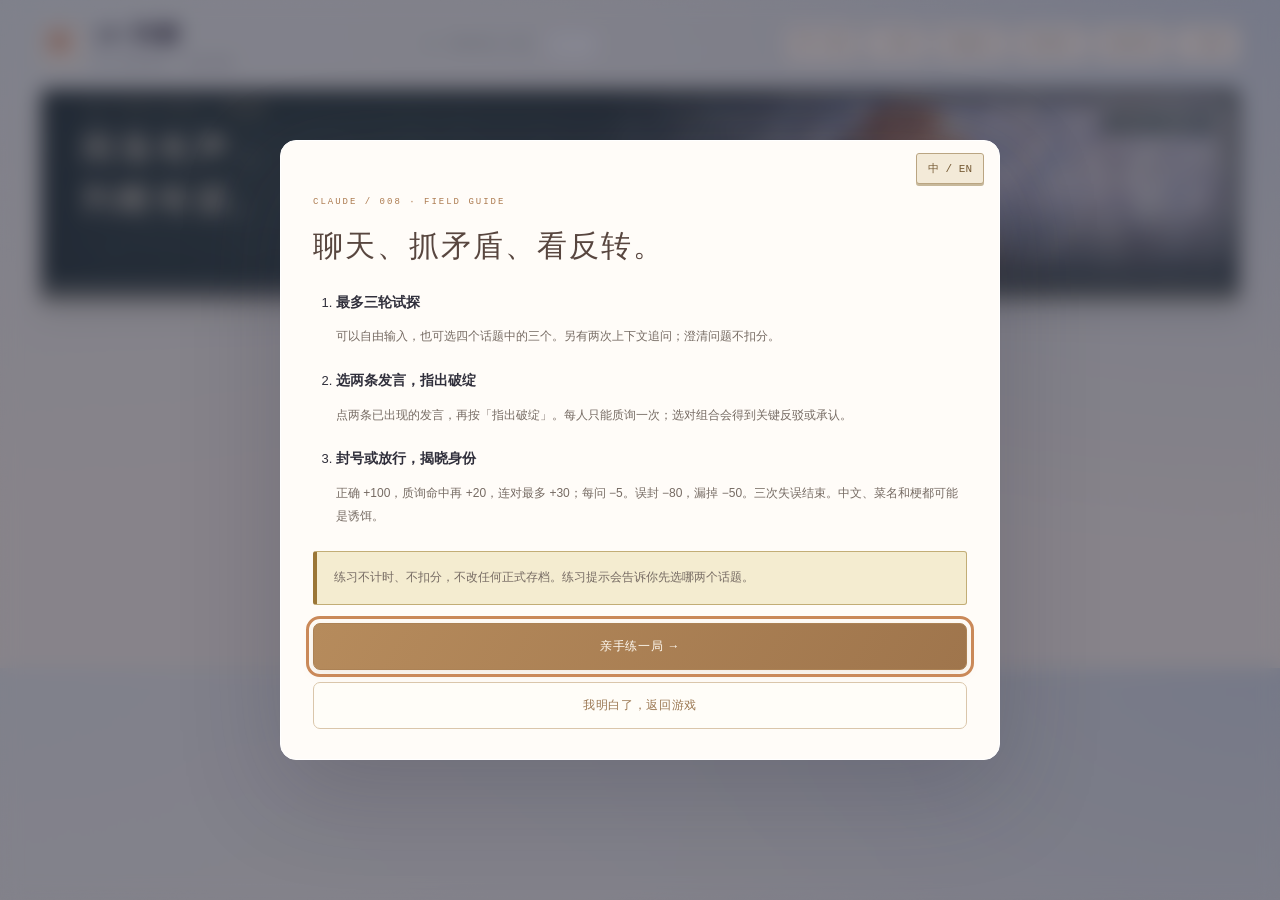
==== commit 5adba6be: "Rename game to IP 判断 and add contextual free-text conversations Add local topic and follow-up planni" ====
--- a/index.html
+++ b/index.html
@@ -1,7 +1,7 @@
-<!doctype html><html lang="zh-CN"><head><meta charset="UTF-8"><meta name="viewport" content="width=device-width, initial-scale=1"><meta name="theme-color" content="#f4eee7"><meta name="description" content="东八区检查站：夜班档案。零点回声：三个雨夜、18 位访客，关于账号、证据与选择的剧情游戏。"><title>IP CHECK · 雨夜档案</title><link rel="stylesheet" href="style.css?v=chat-catch-7"><link rel="stylesheet" href="retro.css?v=chat-catch-7"><link rel="stylesheet" href="weather.css?v=chat-catch-7"><link rel="stylesheet" href="tutorial.css?v=chat-catch-7"><link rel="stylesheet" href="hunt.css?v=chat-catch-7"></head><body>
-<div class="app"><header><a href="#" class="brand" aria-label="东八区检查站"><span class="brand-icon">✳</span><div>IP CHECK<span>东八区检查站 · 夜班档案</span></div></a><div class="station-status"><i></i> TERMINAL 008 <span>V7.0</span></div><nav><button id="language-toggle" class="tool" aria-label="切换为 English">中 / EN</button><button id="audio-open" class="tool" title="音量与音效设置">♫ 声音</button><button id="hunt-switch" class="tool">切换玩法</button><button id="tutorial-open" class="tool">新手指引</button><button id="handbook" class="tool">值班手册</button><button id="pause" class="tool">Ⅱ 暂停</button></nav></header>
+<!doctype html><html lang="zh-CN"><head><meta charset="UTF-8"><meta name="viewport" content="width=device-width, initial-scale=1"><meta name="theme-color" content="#f4eee7"><meta name="description" content="东八区检查站：夜班档案。零点回声：三个雨夜、18 位访客，关于账号、证据与选择的剧情游戏。"><title>IP 判断</title><link rel="stylesheet" href="style.css?v=context-8"><link rel="stylesheet" href="retro.css?v=context-8"><link rel="stylesheet" href="weather.css?v=context-8"><link rel="stylesheet" href="tutorial.css?v=context-8"><link rel="stylesheet" href="hunt.css?v=context-8"></head><body>
+<div class="app"><header><a href="#" class="brand" aria-label="东八区检查站"><span class="brand-icon">✳</span><div>IP 判断<span>东八区检查站 · 夜班档案</span></div></a><div class="station-status"><i></i> TERMINAL 008 <span>V8.0</span></div><nav><button id="language-toggle" class="tool" aria-label="切换为 English">中 / EN</button><button id="audio-open" class="tool" title="音量与音效设置">♫ 声音</button><button id="hunt-switch" class="tool">切换玩法</button><button id="tutorial-open" class="tool">新手指引</button><button id="handbook" class="tool">值班手册</button><button id="pause" class="tool">Ⅱ 暂停</button></nav></header>
 <section class="city"><img class="hero-art" src="assets/claude-winter.png" alt="橙色长发、戴眼镜、身着黑金与蕾丝白长裙的 Claude，在落雪中值守" fetchpriority="high"><div id="city-art"></div><div class="rain" aria-hidden="true"></div><div class="glass" aria-hidden="true"><i style="--x:4%;--h:70px;--duration:8s;--delay:-0.0s"></i><i style="--x:13%;--h:101px;--duration:9s;--delay:-1.7s"></i><i style="--x:22%;--h:132px;--duration:10s;--delay:-3.4s"></i><i style="--x:31%;--h:163px;--duration:11s;--delay:-5.1s"></i><i style="--x:42%;--h:194px;--duration:12s;--delay:-6.8s"></i><i style="--x:49%;--h:90px;--duration:8s;--delay:-8.5s"></i><i style="--x:57%;--h:121px;--duration:9s;--delay:-10.2s"></i><i style="--x:65%;--h:152px;--duration:10s;--delay:-11.9s"></i><i style="--x:72%;--h:183px;--duration:11s;--delay:-13.6s"></i><i style="--x:78%;--h:79px;--duration:12s;--delay:-15.299999999999999s"></i><i style="--x:84%;--h:110px;--duration:8s;--delay:-17.0s"></i><i style="--x:89%;--h:141px;--duration:9s;--delay:-18.7s"></i><i style="--x:93%;--h:172px;--duration:10s;--delay:-20.4s"></i><i style="--x:98%;--h:203px;--duration:11s;--delay:-22.099999999999998s"></i></div><div class="weather-tag">窗外 / 持续降雨</div><div class="city-label"><span>RAINY NIGHT / 雨夜档案</span><h1>雨落有声，<br>判断有据。</h1><p>以 Claude 之名，温柔倾听，审慎判断。</p><div class="hero-tags"><span>零点回声</span><span>48 份档案 · 18 次相遇</span></div></div><div class="city-sign"><span>008</span><div><b>Claude</b><small>你的身份 / 值班审查员</small></div></div></section>
-<section id="hunt-root" hidden aria-label="Chat and catch"></section><div class="statusbar"><div class="day-display"><span id="day">DAY 1</span><div><b id="shift-name">入职夜班</b><small id="reference-time"></small></div></div><div class="stat"><small>档案进度</small><b id="count">01 / 18</b></div><div class="stat"><small>审查得分</small><b id="score">0000</b></div><div class="stat"><small>证据连对</small><b id="streak">0</b></div><div class="stat life"><small>剩余容错</small><b id="lives">● ● ● ●</b></div><div class="stat clock"><small id="clock-label">工作模式</small><b id="clock">从容审查</b><div class="time-track"><i id="time-fill"></i></div></div></div>
+<section id="hunt-root" hidden aria-label="IP check"></section><div class="statusbar"><div class="day-display"><span id="day">DAY 1</span><div><b id="shift-name">入职夜班</b><small id="reference-time"></small></div></div><div class="stat"><small>档案进度</small><b id="count">01 / 18</b></div><div class="stat"><small>审查得分</small><b id="score">0000</b></div><div class="stat"><small>证据连对</small><b id="streak">0</b></div><div class="stat life"><small>剩余容错</small><b id="lives">● ● ● ●</b></div><div class="stat clock"><small id="clock-label">工作模式</small><b id="clock">从容审查</b><div class="time-track"><i id="time-fill"></i></div></div></div>
 <div class="chapter"><span id="chapter-note">第一班 / 出口不等于所在地</span><div id="progress"></div><span id="remaining">还有 17 位等待审查</span></div>
 <section class="story-strip" aria-label="当前剧情"><div><span id="story-chapter"></span><p id="story-objective"></p></div><button id="story-journal"><b>▤ 剧情档案</b><small id="story-count">0 / 18 条交接札记</small></button></section>
 <main>
@@ -12,5 +12,5 @@
 <nav class="mobile-dock" aria-label="工位快捷导航"><button data-jump="visitor-panel">资料</button><button data-jump="evidence-section">核验材料 <span id="mobile-evidence">0</span></button><button data-jump="review">调查 / 盖章</button><b id="mobile-clock">从容模式</b></nav>
 <dialog id="modal" aria-labelledby="modal-title"><div id="modal-content"></div></dialog><div id="toast" role="status"></div>
 <audio id="bgm-track" src="assets/old-screen-echo.mp3" preload="metadata" loop aria-hidden="true"></audio>
-<script src="i18n.js?v=chat-catch-7"></script><script src="cases.js?v=chat-catch-7"></script><script src="policy.js?v=chat-catch-7"></script><script src="cases-en.js?v=chat-catch-7"></script><script src="roster.js?v=chat-catch-7"></script><script src="audio.js?v=chat-catch-7"></script><script src="art.js?v=chat-catch-7"></script><script src="story.js?v=chat-catch-7"></script><script src="experience.js?v=chat-catch-7"></script><script src="tutorial.js?v=chat-catch-7"></script><script src="hunt-cases.js?v=chat-catch-7"></script><script src="hunt.js?v=chat-catch-7"></script><script src="game.js?v=chat-catch-7"></script></body></html>
+<script src="i18n.js?v=context-8"></script><script src="cases.js?v=context-8"></script><script src="policy.js?v=context-8"></script><script src="cases-en.js?v=context-8"></script><script src="roster.js?v=context-8"></script><script src="audio.js?v=context-8"></script><script src="art.js?v=context-8"></script><script src="story.js?v=context-8"></script><script src="experience.js?v=context-8"></script><script src="tutorial.js?v=context-8"></script><script src="hunt-cases.js?v=context-8"></script><script src="dialogue.js?v=context-8"></script><script src="hunt.js?v=context-8"></script><script src="game.js?v=context-8"></script></body></html>
 
--- a/hunt.css
+++ b/hunt.css
@@ -43,13 +43,23 @@
 .hunt-withdrawn small{font-family:inherit;letter-spacing:0;font-size:9px;margin-top:4px;color:#9e8162}
 .hunt-quote-toggle{padding:5px 8px;background:transparent;border:1px solid #c7bda7;border-radius:3px;font:10px inherit;color:#7a674e;margin-top:10px;cursor:pointer}
 .hunt-quote-toggle.selected{background:#e1e9d8;color:#425b35;border-color:#799368}
-.hunt-typing{display:flex;align-items:center;gap:12px;color:#b5c5b5;font-size:11px;padding:12px 4px}.hunt-typing i{font-size:9px;letter-spacing:3px;animation:hunt-pulse 1s infinite}
+.hunt-typing{display:flex;align-items:center;gap:12px;color:#b5c5b5;font-size:11px;padding:12px 4px}.hunt-typing i{white-space:nowrap;flex-shrink:0;font-size:9px;letter-spacing:3px;animation:hunt-pulse 1s infinite}
 .hunt-probes{padding:14px;display:grid;grid-template-columns:1fr 1fr;gap:8px;border-top:1px solid #45604e;background:#294035}
 .hunt-probes button{display:flex;align-items:center;gap:8px;text-align:left;padding:13px 10px;border:1px solid #617460;border-radius:4px;background:#e8e9d9;color:#354c39;font:11px inherit;cursor:pointer;min-height:57px}
 .hunt-probes button>span{font:11px monospace;color:#8d815e}.hunt-probes button>b{font-size:11px;font-weight:500;line-height:1.6;flex:1}.hunt-probes button>small{font-size:9px;white-space:nowrap}
 .hunt-probes button:disabled{background:#304a3d;color:#95a590;border-color:#4a624f;cursor:default;opacity:.7}
 .hunt-small{font-size:10px;color:#8c7c62;line-height:1.65;margin:10px 15px 15px}
 .hunt-conversation>.hunt-small{color:#b2bea6;margin-top:0;padding-top:8px}
+.hunt-composer{padding:14px;border-top:1px solid #45604e;background:#263f35}
+.hunt-composer>label{display:block;font-size:11px;color:#d3ddc7;margin-bottom:9px}
+.hunt-composer>div{display:flex;gap:8px;align-items:stretch}
+.hunt-composer textarea{display:block;resize:vertical;min-height:66px;max-height:150px;flex:1;width:100%;min-width:0;border:1px solid #8d9b79;background:#f8f3e7;color:#3d4937;border-radius:4px;padding:11px;font:12px/1.7 sans-serif}
+.hunt-composer textarea::placeholder{color:#8e917e}.hunt-composer textarea:focus{outline:2px solid #d4b26e;outline-offset:2px}
+.hunt-composer button{border:1px solid #bfa36c;border-radius:4px;background:#c4a15f;color:#23352b;font-size:12px;padding:10px 13px;cursor:pointer;white-space:nowrap}
+.hunt-composer button:disabled{opacity:.4;cursor:default}.hunt-composer>small{display:block;font-size:9px;color:#aebfa2;margin-top:9px;line-height:1.7}
+.hunt-followups{display:flex;flex-wrap:wrap;gap:6px;padding:0 14px 12px;background:#263f35}.hunt-followups:empty{padding:0}
+.hunt-followups button{padding:7px 9px;border:1px solid #718664;background:#344f3e;border-radius:15px;color:#dce3cb;font-size:10px;cursor:pointer;line-height:1.5}.hunt-followups button:disabled{opacity:.4;cursor:default}
+@media(max-width:600px){.hunt-composer{padding:12px}.hunt-composer textarea{font-size:16px;min-height:75px}.hunt-composer button{padding:10px}.hunt-followups{padding-left:12px;padding-right:12px}.hunt-followups button{font-size:11px}}
 .hunt-pins{padding:13px;display:grid;gap:9px;max-height:370px;overflow:auto}
 .hunt-empty{text-align:center;padding:32px 5px;color:#9a896f;font-size:28px}.hunt-empty p{font-size:12px;line-height:1.7;margin:12px 0}.hunt-empty small{font-size:10px}
 .hunt-pin{width:100%;text-align:left;padding:12px;background:#fffaf0;border:1px dashed #bfaf96;border-radius:3px;color:#675b47;font:inherit;cursor:pointer}
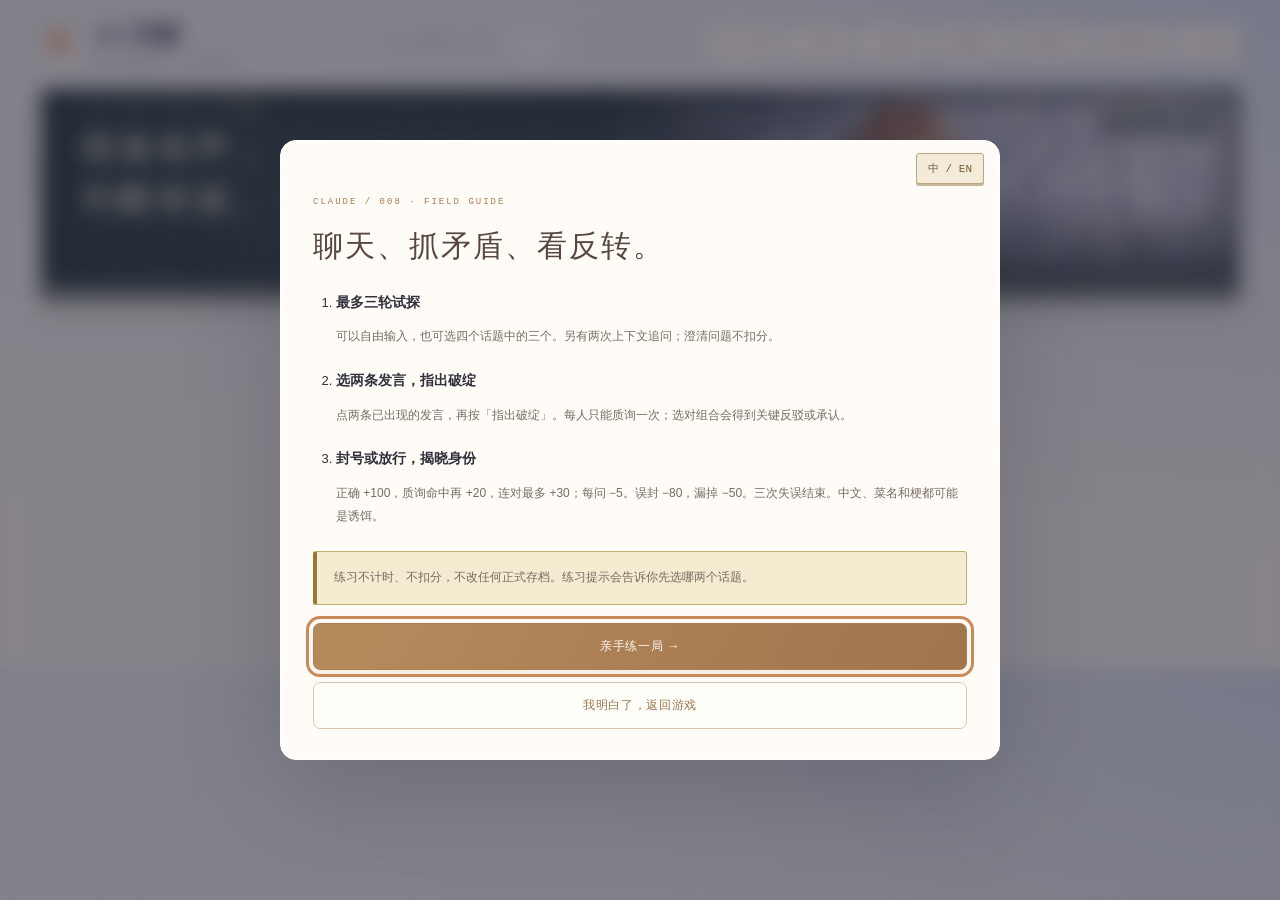
==== commit 7125e4eb: "Keep both modes accessible and add optional page motion Fix the archive menu bridge, promote its ent" ====
--- a/index.html
+++ b/index.html
@@ -1,5 +1,5 @@
-<!doctype html><html lang="zh-CN"><head><meta charset="UTF-8"><meta name="viewport" content="width=device-width, initial-scale=1"><meta name="theme-color" content="#f4eee7"><meta name="description" content="东八区检查站：夜班档案。零点回声：三个雨夜、18 位访客，关于账号、证据与选择的剧情游戏。"><title>IP 判断</title><link rel="stylesheet" href="style.css?v=context-8"><link rel="stylesheet" href="retro.css?v=context-8"><link rel="stylesheet" href="weather.css?v=context-8"><link rel="stylesheet" href="tutorial.css?v=context-8"><link rel="stylesheet" href="hunt.css?v=context-8"></head><body>
-<div class="app"><header><a href="#" class="brand" aria-label="东八区检查站"><span class="brand-icon">✳</span><div>IP 判断<span>东八区检查站 · 夜班档案</span></div></a><div class="station-status"><i></i> TERMINAL 008 <span>V8.0</span></div><nav><button id="language-toggle" class="tool" aria-label="切换为 English">中 / EN</button><button id="audio-open" class="tool" title="音量与音效设置">♫ 声音</button><button id="hunt-switch" class="tool">切换玩法</button><button id="tutorial-open" class="tool">新手指引</button><button id="handbook" class="tool">值班手册</button><button id="pause" class="tool">Ⅱ 暂停</button></nav></header>
+<!doctype html><html lang="zh-CN"><head><meta charset="UTF-8"><meta name="viewport" content="width=device-width, initial-scale=1"><meta name="theme-color" content="#f4eee7"><meta name="description" content="IP 判断：与访客聊天、抓矛盾、看身份反转。也可游玩原版雨夜档案，调查证据与零点回声。"><title>IP 判断</title><link rel="stylesheet" href="style.css?v=motion-10"><link rel="stylesheet" href="retro.css?v=motion-10"><link rel="stylesheet" href="weather.css?v=motion-10"><link rel="stylesheet" href="tutorial.css?v=motion-10"><link rel="stylesheet" href="hunt.css?v=motion-10"><link rel="stylesheet" href="motion.css?v=motion-10"></head><body>
+<div class="app"><header><a href="#" class="brand" aria-label="东八区检查站"><span class="brand-icon">✳</span><div>IP 判断<span>东八区检查站 · 夜班档案</span></div></a><div class="station-status"><i></i> TERMINAL 008 <span>V8.0</span></div><nav><button id="language-toggle" class="tool" aria-label="切换为 English">中 / EN</button><button id="audio-open" class="tool" title="音量与音效设置">♫ 声音</button><button id="motion-toggle" class="tool" aria-pressed="true">◌ 动效开</button><button id="hunt-switch" class="tool">切换玩法</button><button id="tutorial-open" class="tool">新手指引</button><button id="handbook" class="tool">值班手册</button><button id="pause" class="tool">Ⅱ 暂停</button></nav></header>
 <section class="city"><img class="hero-art" src="assets/claude-winter.png" alt="橙色长发、戴眼镜、身着黑金与蕾丝白长裙的 Claude，在落雪中值守" fetchpriority="high"><div id="city-art"></div><div class="rain" aria-hidden="true"></div><div class="glass" aria-hidden="true"><i style="--x:4%;--h:70px;--duration:8s;--delay:-0.0s"></i><i style="--x:13%;--h:101px;--duration:9s;--delay:-1.7s"></i><i style="--x:22%;--h:132px;--duration:10s;--delay:-3.4s"></i><i style="--x:31%;--h:163px;--duration:11s;--delay:-5.1s"></i><i style="--x:42%;--h:194px;--duration:12s;--delay:-6.8s"></i><i style="--x:49%;--h:90px;--duration:8s;--delay:-8.5s"></i><i style="--x:57%;--h:121px;--duration:9s;--delay:-10.2s"></i><i style="--x:65%;--h:152px;--duration:10s;--delay:-11.9s"></i><i style="--x:72%;--h:183px;--duration:11s;--delay:-13.6s"></i><i style="--x:78%;--h:79px;--duration:12s;--delay:-15.299999999999999s"></i><i style="--x:84%;--h:110px;--duration:8s;--delay:-17.0s"></i><i style="--x:89%;--h:141px;--duration:9s;--delay:-18.7s"></i><i style="--x:93%;--h:172px;--duration:10s;--delay:-20.4s"></i><i style="--x:98%;--h:203px;--duration:11s;--delay:-22.099999999999998s"></i></div><div class="weather-tag">窗外 / 持续降雨</div><div class="city-label"><span>RAINY NIGHT / 雨夜档案</span><h1>雨落有声，<br>判断有据。</h1><p>以 Claude 之名，温柔倾听，审慎判断。</p><div class="hero-tags"><span>零点回声</span><span>48 份档案 · 18 次相遇</span></div></div><div class="city-sign"><span>008</span><div><b>Claude</b><small>你的身份 / 值班审查员</small></div></div></section>
 <section id="hunt-root" hidden aria-label="IP check"></section><div class="statusbar"><div class="day-display"><span id="day">DAY 1</span><div><b id="shift-name">入职夜班</b><small id="reference-time"></small></div></div><div class="stat"><small>档案进度</small><b id="count">01 / 18</b></div><div class="stat"><small>审查得分</small><b id="score">0000</b></div><div class="stat"><small>证据连对</small><b id="streak">0</b></div><div class="stat life"><small>剩余容错</small><b id="lives">● ● ● ●</b></div><div class="stat clock"><small id="clock-label">工作模式</small><b id="clock">从容审查</b><div class="time-track"><i id="time-fill"></i></div></div></div>
 <div class="chapter"><span id="chapter-note">第一班 / 出口不等于所在地</span><div id="progress"></div><span id="remaining">还有 17 位等待审查</span></div>
@@ -12,5 +12,5 @@
 <nav class="mobile-dock" aria-label="工位快捷导航"><button data-jump="visitor-panel">资料</button><button data-jump="evidence-section">核验材料 <span id="mobile-evidence">0</span></button><button data-jump="review">调查 / 盖章</button><b id="mobile-clock">从容模式</b></nav>
 <dialog id="modal" aria-labelledby="modal-title"><div id="modal-content"></div></dialog><div id="toast" role="status"></div>
 <audio id="bgm-track" src="assets/old-screen-echo.mp3" preload="metadata" loop aria-hidden="true"></audio>
-<script src="i18n.js?v=context-8"></script><script src="cases.js?v=context-8"></script><script src="policy.js?v=context-8"></script><script src="cases-en.js?v=context-8"></script><script src="roster.js?v=context-8"></script><script src="audio.js?v=context-8"></script><script src="art.js?v=context-8"></script><script src="story.js?v=context-8"></script><script src="experience.js?v=context-8"></script><script src="tutorial.js?v=context-8"></script><script src="hunt-cases.js?v=context-8"></script><script src="dialogue.js?v=context-8"></script><script src="hunt.js?v=context-8"></script><script src="game.js?v=context-8"></script></body></html>
+<script src="i18n.js?v=motion-10"></script><script src="cases.js?v=motion-10"></script><script src="policy.js?v=motion-10"></script><script src="cases-en.js?v=motion-10"></script><script src="roster.js?v=motion-10"></script><script src="audio.js?v=motion-10"></script><script src="art.js?v=motion-10"></script><script src="story.js?v=motion-10"></script><script src="experience.js?v=motion-10"></script><script src="tutorial.js?v=motion-10"></script><script src="hunt-cases.js?v=motion-10"></script><script src="dialogue.js?v=motion-10"></script><script src="hunt.js?v=motion-10"></script><script src="motion.js?v=motion-10"></script><script src="game.js?v=motion-10"></script></body></html>
 
--- a/motion.css
+++ b/motion.css
@@ -0,0 +1,25 @@
+/* Small, transform-based gestures shared by both game modes. */
+.archive-entry{display:flex;width:100%;align-items:center;gap:14px;text-align:left;padding:16px;margin-top:20px;border:1px solid #a79778;background:#eae2d2;color:#594d39;border-radius:4px;transition:background .2s,transform .2s}
+.archive-entry>span{font-size:27px;color:#786945}.archive-entry div{flex:1}.archive-entry b{display:block;font-size:14px}.archive-entry small{display:block;font-size:10px;line-height:1.7;margin-top:5px;color:#827457}.archive-entry em{font-style:normal;font-size:22px}
+.archive-entry:hover{background:#e0d6bf;transform:translateY(-2px)}
+.city .hero-art{animation:ambient-drift 18s ease-in-out infinite alternate;transform-origin:70% 50%}
+.hunt-portrait{position:relative;overflow:hidden}
+.hunt-portrait:after{content:'';position:absolute;inset:-35% 0 auto;height:25%;background:linear-gradient(transparent,#e6eecd13,transparent);pointer-events:none;animation:camera-sweep 8s linear infinite}
+.hunt-portrait svg,.booth .portrait svg{animation:visitor-breath 5s ease-in-out infinite;transform-origin:50% 100%}
+.hunt-live{animation:live-light 3s ease-in-out infinite}
+.hunt-probes button,.hunt-pin,.hunt-challenge,.questions button,.evidence-card{transition:transform .18s,background-color .18s,border-color .18s,box-shadow .18s}
+.hunt-probes button:not(:disabled):active,.hunt-pin:not(:disabled):active,.questions button:not(:disabled):active,.evidence-card:not(:disabled):active{transform:translateY(2px)}
+.hunt-pin.selected,.evidence-card.selected{box-shadow:inset 3px 0 #a78c50}
+.hunt-reveal-card.win{animation:reveal-settle .45s ease-out}
+.hunt-last-message,.hunt-reveal-reason{animation:message-arrive .38s ease-out}
+dialog[open] .modal-body{animation:message-arrive .28s ease-out}
+@keyframes ambient-drift{to{transform:scale(1.035) translate(-.5%,.4%)}}
+@keyframes camera-sweep{0%,20%{transform:translateY(0);opacity:0}25%{opacity:1}80%,100%{transform:translateY(650%);opacity:0}}
+@keyframes visitor-breath{50%{transform:translateY(-2px)}}
+@keyframes live-light{50%{opacity:.55}}
+@keyframes message-arrive{from{opacity:0;translate:0 8px}to{opacity:1;translate:0 0}}
+@keyframes reveal-settle{from{opacity:.4;transform:scale(.97)}to{opacity:1;transform:scale(1)}}
+html.motion-paused *,html.motion-paused *:before,html.motion-paused *:after{animation-play-state:paused!important}
+html.motion-off *,html.motion-off *:before,html.motion-off *:after{animation:none!important;transition:none!important;scroll-behavior:auto!important}
+@media(prefers-reduced-motion:reduce){*,*:before,*:after{animation:none!important;transition:none!important;scroll-behavior:auto!important}}
+@media(max-width:600px){.archive-entry{gap:10px;padding:14px}.archive-entry b{font-size:13px}.archive-entry small{font-size:9px}}
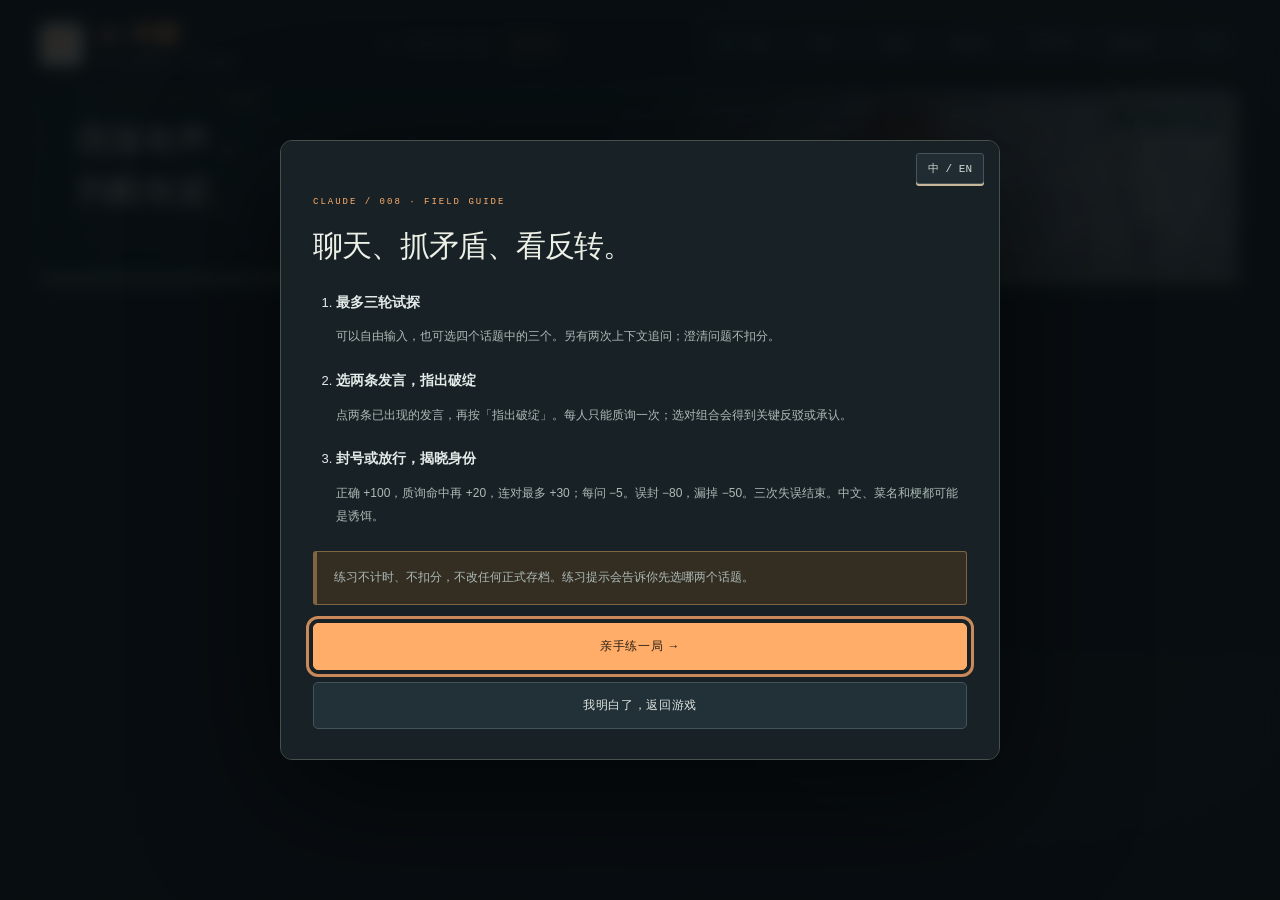
==== commit 542da98a: "Add role reversal, amber terminal UI and a native Godot edition Preserve both existing modes and sav" ====
--- a/index.html
+++ b/index.html
@@ -1,16 +1,16 @@
-<!doctype html><html lang="zh-CN"><head><meta charset="UTF-8"><meta name="viewport" content="width=device-width, initial-scale=1"><meta name="theme-color" content="#f4eee7"><meta name="description" content="IP 判断：与访客聊天、抓矛盾、看身份反转。也可游玩原版雨夜档案，调查证据与零点回声。"><title>IP 判断</title><link rel="stylesheet" href="style.css?v=motion-10"><link rel="stylesheet" href="retro.css?v=motion-10"><link rel="stylesheet" href="weather.css?v=motion-10"><link rel="stylesheet" href="tutorial.css?v=motion-10"><link rel="stylesheet" href="hunt.css?v=motion-10"><link rel="stylesheet" href="motion.css?v=motion-10"></head><body>
-<div class="app"><header><a href="#" class="brand" aria-label="东八区检查站"><span class="brand-icon">✳</span><div>IP 判断<span>东八区检查站 · 夜班档案</span></div></a><div class="station-status"><i></i> TERMINAL 008 <span>V8.0</span></div><nav><button id="language-toggle" class="tool" aria-label="切换为 English">中 / EN</button><button id="audio-open" class="tool" title="音量与音效设置">♫ 声音</button><button id="motion-toggle" class="tool" aria-pressed="true">◌ 动效开</button><button id="hunt-switch" class="tool">切换玩法</button><button id="tutorial-open" class="tool">新手指引</button><button id="handbook" class="tool">值班手册</button><button id="pause" class="tool">Ⅱ 暂停</button></nav></header>
-<section class="city"><img class="hero-art" src="assets/claude-winter.png" alt="橙色长发、戴眼镜、身着黑金与蕾丝白长裙的 Claude，在落雪中值守" fetchpriority="high"><div id="city-art"></div><div class="rain" aria-hidden="true"></div><div class="glass" aria-hidden="true"><i style="--x:4%;--h:70px;--duration:8s;--delay:-0.0s"></i><i style="--x:13%;--h:101px;--duration:9s;--delay:-1.7s"></i><i style="--x:22%;--h:132px;--duration:10s;--delay:-3.4s"></i><i style="--x:31%;--h:163px;--duration:11s;--delay:-5.1s"></i><i style="--x:42%;--h:194px;--duration:12s;--delay:-6.8s"></i><i style="--x:49%;--h:90px;--duration:8s;--delay:-8.5s"></i><i style="--x:57%;--h:121px;--duration:9s;--delay:-10.2s"></i><i style="--x:65%;--h:152px;--duration:10s;--delay:-11.9s"></i><i style="--x:72%;--h:183px;--duration:11s;--delay:-13.6s"></i><i style="--x:78%;--h:79px;--duration:12s;--delay:-15.299999999999999s"></i><i style="--x:84%;--h:110px;--duration:8s;--delay:-17.0s"></i><i style="--x:89%;--h:141px;--duration:9s;--delay:-18.7s"></i><i style="--x:93%;--h:172px;--duration:10s;--delay:-20.4s"></i><i style="--x:98%;--h:203px;--duration:11s;--delay:-22.099999999999998s"></i></div><div class="weather-tag">窗外 / 持续降雨</div><div class="city-label"><span>RAINY NIGHT / 雨夜档案</span><h1>雨落有声，<br>判断有据。</h1><p>以 Claude 之名，温柔倾听，审慎判断。</p><div class="hero-tags"><span>零点回声</span><span>48 份档案 · 18 次相遇</span></div></div><div class="city-sign"><span>008</span><div><b>Claude</b><small>你的身份 / 值班审查员</small></div></div></section>
-<section id="hunt-root" hidden aria-label="IP check"></section><div class="statusbar"><div class="day-display"><span id="day">DAY 1</span><div><b id="shift-name">入职夜班</b><small id="reference-time"></small></div></div><div class="stat"><small>档案进度</small><b id="count">01 / 18</b></div><div class="stat"><small>审查得分</small><b id="score">0000</b></div><div class="stat"><small>证据连对</small><b id="streak">0</b></div><div class="stat life"><small>剩余容错</small><b id="lives">● ● ● ●</b></div><div class="stat clock"><small id="clock-label">工作模式</small><b id="clock">从容审查</b><div class="time-track"><i id="time-fill"></i></div></div></div>
-<div class="chapter"><span id="chapter-note">第一班 / 出口不等于所在地</span><div id="progress"></div><span id="remaining">还有 17 位等待审查</span></div>
-<section class="story-strip" aria-label="当前剧情"><div><span id="story-chapter"></span><p id="story-objective"></p></div><button id="story-journal"><b>▤ 剧情档案</b><small id="story-count">0 / 18 条交接札记</small></button></section>
-<main>
-<aside class="visitor-panel"><div class="panel-label"><span><i></i> 访客窗口</span><span>CAM 08</span></div><div class="booth"><div class="booth-light"></div><div class="wall-lines"></div><div class="cam-label">REC <span id="serial">0001</span></div><div id="portrait" class="portrait"></div><div class="window-frame"></div><div class="window-sill">请出示你的资料</div></div><div class="visitor-info"><span id="visitor-status">AWAITING REVIEW</span><h2 id="name"></h2><p id="role"></p><p id="visitor-mood" class="visitor-mood"></p><span id="case-topic" class="case-topic"></span></div><div class="speech"><span>“</span><p id="greeting"></p></div><div class="inspector"><span class="claude-avatar"><img src="assets/claude-winter.png" alt="Claude 头像" loading="lazy"></span><div><b>Claude</b><small>值班审查员 · 008 号工位</small></div><i></i></div><div class="pinned-note"><b>值班提醒</b><p>审核服务资格与账号行为。<br>语言、国籍、时区不是违规证据。</p></div></aside>
-<section class="desk"><div class="panel-label"><span>01 / 桌面档案</span><span>点击虚线文字标记线索</span></div><div class="papers"><article class="passport"><div class="paper-corner"></div><div class="doc-top"><span>ACCESS CONTROL BUREAU</span><b>08</b></div><div class="doc-title">访客申请表<span>VISITOR DECLARATION</span></div><div class="identity"><div id="photo"></div><div><small>HOLDER / 持有人</small><h3 id="holder"></h3><span id="docnum"></span></div></div><dl id="fields"></dl><div class="declared">申请人自述 · 尚未独立核验</div><div class="barcode"></div><div id="stamp" aria-hidden="true"></div></article><article class="receipt"><div class="receipt-top">CONNECTION LOG<strong>连接记录</strong><span>SESSION / 008</span></div><dl id="network"></dl><div class="receipt-warning">出口 IP ≠ 真实所在地</div><div class="note"><small>随身便签 / NOTE</small><p id="note"></p></div><div class="receipt-tail">* END OF TRANSMISSION *</div></article></div><section class="evidence-section"><div class="evidence-heading"><div><span>02 / 核验材料</span><small>选中 1–2 项，作为判定依据</small></div><b id="evidence-count">0 项已选择</b></div><div id="evidence-list" class="evidence-list"></div><div id="basis-note" class="basis-note" aria-live="polite">调查后，核验材料会出现在这里。</div></section></section>
-<aside class="review"><section class="claude-console" aria-label="Claude 的工作台"><div class="claude-console-title"><span class="claude-avatar"><img src="assets/claude-winter.png" alt="Claude 的值班形象" loading="lazy"></span><div class="claude-ident"><b>Claude</b><small>INSPECTOR 008 · 在线</small></div><span id="claude-record"></span></div><p id="visitor-request"></p><div id="claude-actions" class="claude-actions"></div><div class="claude-memo"><small>我的工作记录</small><p id="claude-observation" aria-live="polite"></p></div></section><section class="inquiry" aria-label="调查访客"><div class="panel-label inquiry-label"><span>03 / 调查访客</span><span id="quota">3 项待调查</span></div><div class="intercom-plate"><span class="intercom-light"></span><b>INTERCOM 008</b><small>访客调查台</small><span class="plate-screws" aria-hidden="true">＋</span></div><div class="transcript-heading"><span>通话抄录 / TRANSCRIPT</span><button id="skip-type" title="显示完整对话">跳过打字</button></div><div id="chat" class="chat" role="log" aria-live="polite"></div><div class="inquiry-controls"><div class="control-caption"><span>选择调查操作</span><small>快捷键 1 / 2 / 3</small></div><div id="questions" class="questions"></div><div class="investigation-note">每项调查 −5 分 · 费用立即扣除</div></div></section><section class="verdict" aria-label="审核决定"><div class="panel-label"><span>04 / 审核决定</span><span>盖章即提交</span></div><div class="verdict-plate"><span>FINAL DISPOSITION</span><b>核对完毕，请盖章。</b><small>选择与当前证据一致的决定</small></div><button id="allow" class="decision allow"><span>✓</span><div>继续服务<em>CONTINUE</em><small>本次审查未证实违规</small></div><kbd>A</kbd></button><button id="flag" class="decision flag"><span>×</span><div>限制访问<em>RESTRICT</em><small>已证实地区或账号违规</small></div><kbd>D</kbd></button><button id="hold" class="decision hold"><span>?</span><div>人工复核<em>REVIEW</em><small>资料不足、冲突或申诉待查</small></div><kbd>S</kbd></button><p id="decision-hint">至少调查一项，再提交判断。</p></section></aside>
-</main><footer><span>IP CHECK / NIGHT SHIFT <b>6.0</b> · 独立同人作品，与 Anthropic 无关</span><span>全部档案与凭证均为虚构 · 无真实 IP 检测 <button id="restart">重新开局</button></span></footer></div>
-<nav class="mobile-dock" aria-label="工位快捷导航"><button data-jump="visitor-panel">资料</button><button data-jump="evidence-section">核验材料 <span id="mobile-evidence">0</span></button><button data-jump="review">调查 / 盖章</button><b id="mobile-clock">从容模式</b></nav>
-<dialog id="modal" aria-labelledby="modal-title"><div id="modal-content"></div></dialog><div id="toast" role="status"></div>
-<audio id="bgm-track" src="assets/old-screen-echo.mp3" preload="metadata" loop aria-hidden="true"></audio>
-<script src="i18n.js?v=motion-10"></script><script src="cases.js?v=motion-10"></script><script src="policy.js?v=motion-10"></script><script src="cases-en.js?v=motion-10"></script><script src="roster.js?v=motion-10"></script><script src="audio.js?v=motion-10"></script><script src="art.js?v=motion-10"></script><script src="story.js?v=motion-10"></script><script src="experience.js?v=motion-10"></script><script src="tutorial.js?v=motion-10"></script><script src="hunt-cases.js?v=motion-10"></script><script src="dialogue.js?v=motion-10"></script><script src="hunt.js?v=motion-10"></script><script src="motion.js?v=motion-10"></script><script src="game.js?v=motion-10"></script></body></html>
-
+<!doctype html><html lang="zh-CN"><head><meta charset="UTF-8"><meta name="viewport" content="width=device-width, initial-scale=1"><meta name="theme-color" content="#101417"><meta name="description" content="IP 判断：与访客聊天、抓矛盾、看身份反转。也可游玩原版雨夜档案，调查证据与零点回声。"><title>IP 判断</title><link rel="stylesheet" href="style.css?v=motion-10"><link rel="stylesheet" href="retro.css?v=motion-10"><link rel="stylesheet" href="weather.css?v=motion-10"><link rel="stylesheet" href="tutorial.css?v=motion-10"><link rel="stylesheet" href="hunt.css?v=motion-10"><link rel="stylesheet" href="motion.css?v=motion-10"><link rel="stylesheet" href="terminal.css?v=12"></head><body>
+<div class="app"><header><a href="#" class="brand" aria-label="东八区检查站"><span class="brand-icon">✳</span><div>IP 判断<span>东八区检查站 · 夜班档案</span></div></a><div class="station-status"><i></i> TERMINAL 008 <span>V12.0</span></div><nav><button id="language-toggle" class="tool" aria-label="切换为 English">中 / EN</button><button id="audio-open" class="tool" title="音量与音效设置">♫ 声音</button><button id="motion-toggle" class="tool" aria-pressed="true">◌ 动效开</button><button id="hunt-switch" class="tool">切换玩法</button><button id="tutorial-open" class="tool">新手指引</button><button id="handbook" class="tool">值班手册</button><button id="pause" class="tool">Ⅱ 暂停</button></nav></header>
+<section class="city"><img class="hero-art" src="assets/claude-winter.png" alt="橙色长发、戴眼镜、身着黑金与蕾丝白长裙的 Claude，在落雪中值守" fetchpriority="high"><div id="city-art"></div><div class="rain" aria-hidden="true"></div><div class="glass" aria-hidden="true"><i style="--x:4%;--h:70px;--duration:8s;--delay:-0.0s"></i><i style="--x:13%;--h:101px;--duration:9s;--delay:-1.7s"></i><i style="--x:22%;--h:132px;--duration:10s;--delay:-3.4s"></i><i style="--x:31%;--h:163px;--duration:11s;--delay:-5.1s"></i><i style="--x:42%;--h:194px;--duration:12s;--delay:-6.8s"></i><i style="--x:49%;--h:90px;--duration:8s;--delay:-8.5s"></i><i style="--x:57%;--h:121px;--duration:9s;--delay:-10.2s"></i><i style="--x:65%;--h:152px;--duration:10s;--delay:-11.9s"></i><i style="--x:72%;--h:183px;--duration:11s;--delay:-13.6s"></i><i style="--x:78%;--h:79px;--duration:12s;--delay:-15.299999999999999s"></i><i style="--x:84%;--h:110px;--duration:8s;--delay:-17.0s"></i><i style="--x:89%;--h:141px;--duration:9s;--delay:-18.7s"></i><i style="--x:93%;--h:172px;--duration:10s;--delay:-20.4s"></i><i style="--x:98%;--h:203px;--duration:11s;--delay:-22.099999999999998s"></i></div><div class="weather-tag">窗外 / 持续降雨</div><div class="city-label"><span>RAINY NIGHT / 雨夜档案</span><h1>雨落有声，<br>判断有据。</h1><p>以 Claude 之名，温柔倾听，审慎判断。</p><div class="hero-tags"><span>零点回声</span><span>48 份档案 · 18 次相遇</span></div></div><div class="city-sign"><span>008</span><div><b>Claude</b><small>你的身份 / 值班审查员</small></div></div></section>
+<section id="hunt-root" hidden aria-label="IP check"></section><div class="statusbar"><div class="day-display"><span id="day">DAY 1</span><div><b id="shift-name">入职夜班</b><small id="reference-time"></small></div></div><div class="stat"><small>档案进度</small><b id="count">01 / 18</b></div><div class="stat"><small>审查得分</small><b id="score">0000</b></div><div class="stat"><small>证据连对</small><b id="streak">0</b></div><div class="stat life"><small>剩余容错</small><b id="lives">● ● ● ●</b></div><div class="stat clock"><small id="clock-label">工作模式</small><b id="clock">从容审查</b><div class="time-track"><i id="time-fill"></i></div></div></div>
+<div class="chapter"><span id="chapter-note">第一班 / 出口不等于所在地</span><div id="progress"></div><span id="remaining">还有 17 位等待审查</span></div>
+<section class="story-strip" aria-label="当前剧情"><div><span id="story-chapter"></span><p id="story-objective"></p></div><button id="story-journal"><b>▤ 剧情档案</b><small id="story-count">0 / 18 条交接札记</small></button></section>
+<main>
+<aside class="visitor-panel"><div class="panel-label"><span><i></i> 访客窗口</span><span>CAM 08</span></div><div class="booth"><div class="booth-light"></div><div class="wall-lines"></div><div class="cam-label">REC <span id="serial">0001</span></div><div id="portrait" class="portrait"></div><div class="window-frame"></div><div class="window-sill">请出示你的资料</div></div><div class="visitor-info"><span id="visitor-status">AWAITING REVIEW</span><h2 id="name"></h2><p id="role"></p><p id="visitor-mood" class="visitor-mood"></p><span id="case-topic" class="case-topic"></span></div><div class="speech"><span>“</span><p id="greeting"></p></div><div class="inspector"><span class="claude-avatar"><img src="assets/claude-winter.png" alt="Claude 头像" loading="lazy"></span><div><b>Claude</b><small>值班审查员 · 008 号工位</small></div><i></i></div><div class="pinned-note"><b>值班提醒</b><p>审核服务资格与账号行为。<br>语言、国籍、时区不是违规证据。</p></div></aside>
+<section class="desk"><div class="panel-label"><span>01 / 桌面档案</span><span>点击虚线文字标记线索</span></div><div class="papers"><article class="passport"><div class="paper-corner"></div><div class="doc-top"><span>ACCESS CONTROL BUREAU</span><b>08</b></div><div class="doc-title">访客申请表<span>VISITOR DECLARATION</span></div><div class="identity"><div id="photo"></div><div><small>HOLDER / 持有人</small><h3 id="holder"></h3><span id="docnum"></span></div></div><dl id="fields"></dl><div class="declared">申请人自述 · 尚未独立核验</div><div class="barcode"></div><div id="stamp" aria-hidden="true"></div></article><article class="receipt"><div class="receipt-top">CONNECTION LOG<strong>连接记录</strong><span>SESSION / 008</span></div><dl id="network"></dl><div class="receipt-warning">出口 IP ≠ 真实所在地</div><div class="note"><small>随身便签 / NOTE</small><p id="note"></p></div><div class="receipt-tail">* END OF TRANSMISSION *</div></article></div><section class="evidence-section"><div class="evidence-heading"><div><span>02 / 核验材料</span><small>选中 1–2 项，作为判定依据</small></div><b id="evidence-count">0 项已选择</b></div><div id="evidence-list" class="evidence-list"></div><div id="basis-note" class="basis-note" aria-live="polite">调查后，核验材料会出现在这里。</div></section></section>
+<aside class="review"><section class="claude-console" aria-label="Claude 的工作台"><div class="claude-console-title"><span class="claude-avatar"><img src="assets/claude-winter.png" alt="Claude 的值班形象" loading="lazy"></span><div class="claude-ident"><b>Claude</b><small>INSPECTOR 008 · 在线</small></div><span id="claude-record"></span></div><p id="visitor-request"></p><div id="claude-actions" class="claude-actions"></div><div class="claude-memo"><small>我的工作记录</small><p id="claude-observation" aria-live="polite"></p></div></section><section class="inquiry" aria-label="调查访客"><div class="panel-label inquiry-label"><span>03 / 调查访客</span><span id="quota">3 项待调查</span></div><div class="intercom-plate"><span class="intercom-light"></span><b>INTERCOM 008</b><small>访客调查台</small><span class="plate-screws" aria-hidden="true">＋</span></div><div class="transcript-heading"><span>通话抄录 / TRANSCRIPT</span><button id="skip-type" title="显示完整对话">跳过打字</button></div><div id="chat" class="chat" role="log" aria-live="polite"></div><div class="inquiry-controls"><div class="control-caption"><span>选择调查操作</span><small>快捷键 1 / 2 / 3</small></div><div id="questions" class="questions"></div><div class="investigation-note">每项调查 −5 分 · 费用立即扣除</div></div></section><section class="verdict" aria-label="审核决定"><div class="panel-label"><span>04 / 审核决定</span><span>盖章即提交</span></div><div class="verdict-plate"><span>FINAL DISPOSITION</span><b>核对完毕，请盖章。</b><small>选择与当前证据一致的决定</small></div><button id="allow" class="decision allow"><span>✓</span><div>继续服务<em>CONTINUE</em><small>本次审查未证实违规</small></div><kbd>A</kbd></button><button id="flag" class="decision flag"><span>×</span><div>限制访问<em>RESTRICT</em><small>已证实地区或账号违规</small></div><kbd>D</kbd></button><button id="hold" class="decision hold"><span>?</span><div>人工复核<em>REVIEW</em><small>资料不足、冲突或申诉待查</small></div><kbd>S</kbd></button><p id="decision-hint">至少调查一项，再提交判断。</p></section></aside>
+</main><footer><span>IP CHECK / NIGHT SHIFT <b>6.0</b> · 独立同人作品，与 Anthropic 无关</span><span>全部档案与凭证均为虚构 · 无真实 IP 检测 <button id="restart">重新开局</button></span></footer></div>
+<nav class="mobile-dock" aria-label="工位快捷导航"><button data-jump="visitor-panel">资料</button><button data-jump="evidence-section">核验材料 <span id="mobile-evidence">0</span></button><button data-jump="review">调查 / 盖章</button><b id="mobile-clock">从容模式</b></nav>
+<dialog id="modal" aria-labelledby="modal-title"><div id="modal-content"></div></dialog><div id="toast" role="status"></div>
+<audio id="bgm-track" src="assets/old-screen-echo.mp3" preload="metadata" loop aria-hidden="true"></audio>
+<script src="i18n.js?v=motion-10"></script><script src="cases.js?v=motion-10"></script><script src="policy.js?v=motion-10"></script><script src="cases-en.js?v=motion-10"></script><script src="roster.js?v=motion-10"></script><script src="audio.js?v=motion-10"></script><script src="art.js?v=motion-10"></script><script src="story.js?v=motion-10"></script><script src="experience.js?v=motion-10"></script><script src="tutorial.js?v=motion-10"></script><script src="hunt-cases.js?v=motion-10"></script><script src="dialogue.js?v=motion-10"></script><script src="hunt.js?v=motion-10"></script><script src="motion.js?v=motion-10"></script><script src="game.js?v=motion-10"></script></body></html>
+
--- a/terminal.css
+++ b/terminal.css
@@ -0,0 +1,18 @@
+/* Terminal 12: a shared dark, warm-amber skin; original game state is untouched. */
+:root{--terminal-bg:#101417;--terminal-panel:#192126;--terminal-border:#344149;--terminal-ink:#e4ebe8;--terminal-muted:#9caaad;--terminal-amber:#ffad68}
+body:not(:has(.shell)){background:radial-gradient(ellipse at 80% 0,#5b39261c,transparent 45%),#101417;color:#e4ebe8}
+body:not(:has(.shell)) .app{max-width:1440px}
+body:not(:has(.shell)) header{border-color:#303a3f;color:#e4ebe8}
+.brand,.brand-icon{color:#ffad68!important}.brand>div>span,.station-status{color:#9caaad!important}.station-status>span{color:#ffad68;border-color:#5a493a;background:#29241f}
+body .tool{color:#c4cfcc;background:#192126;border-color:#344149;border-radius:5px}body .tool:hover{border-color:#ffad68;background:#302a24}
+body .city{border:1px solid #344149;border-radius:9px;overflow:hidden;background:#172027;isolation:isolate}body .city:after{content:'';position:absolute;inset:0;background:linear-gradient(90deg,#10181af2 0%,#10181aa0 45%,#10181a10 100%);pointer-events:none;z-index:1}body .city-label{z-index:2;color:#e4ebe8}body .city-label>span{color:#ffad68}body .city-label h1{font-family:ui-sans-serif,system-ui,sans-serif;letter-spacing:-1px;color:#eff2e9}body .city-label p{color:#bbc7c4}body .weather-tag,body .city-sign{z-index:3}body .city .hero-art{filter:saturate(.65) brightness(.6);object-position:70% 25%}body.hunt-active .city{height:190px}body.hunt-active .city-label{bottom:30px}
+body #hunt-root{color:#e4ebe8}body .hunt-eyebrow{color:#ffad68}body .hunt-topline h2{font-family:system-ui,sans-serif;letter-spacing:0}body .hunt-link{color:#d6ad83}
+body .hunt-scoreboard{background:#192126;border-color:#344149;box-shadow:none}body .hunt-scoreboard small{color:#9caaad}body .hunt-scoreboard b{color:#f4bf8e}
+body .hunt-character,body .hunt-notebook{background:#192126;border-color:#344149;color:#e4ebe8;box-shadow:none}body .hunt-character-head,body .hunt-panel-title{background:#1d282e;color:#c1cdc9;border-color:#344149}body .hunt-character-copy>small,body .hunt-character-copy>p,body .hunt-persona,body .hunt-memo{color:#a9b6b4}body .hunt-portrait{background:radial-gradient(ellipse at 50% 20%,#526465,#26353c);border-bottom-color:#805c3c}body .hunt-persona{border-color:#344149}body .hunt-claude small{color:#9caaad}
+body .hunt-conversation,body .hunt-conversation .hunt-panel-title{background:#151d22;border-color:#344149;color:#e4ebe8}body .hunt-chat-log{scrollbar-color:#5d655c #172026}body .hunt-bubble.visitor{background:#25323a;color:#e4ebe8;box-shadow:none;border:1px solid #3a4a53;border-radius:2px 10px 10px 10px}body .hunt-bubble.visitor>small{color:#ffad68}body .hunt-bubble.claude{background:#3a3025;border-color:#584533;color:#e9dfd3;border-radius:10px 2px 10px 10px}body .hunt-bubble.claude small{color:#d2b89b}body .hunt-withdrawn{color:#bda086;border-color:#61513e}
+body .hunt-composer,body .hunt-followups,body .hunt-probes{background:#1b252b;border-color:#344149}body .hunt-composer label,body .hunt-composer>small,body .hunt-small{color:#a9b6b4}body .hunt-composer textarea{background:#111a20;border-color:#40525c;color:#e4ebe8}body .hunt-composer button{background:#ffad68;border-color:#ffad68;color:#241c14}body .hunt-followups button{background:#243239;border-color:#46545a;color:#c6d2ce}body .hunt-probes button{background:#263239;border-color:#45535a;color:#dce4df}body .hunt-probes button>span,body .hunt-probes button>small{color:#f4bf8e}
+body .hunt-pin,body .hunt-empty{background:#1c272d;border-color:#46545a;color:#bfcac6}body .hunt-pin small{color:#ffad68}body .hunt-pin.selected{background:#383025;border-color:#b98d62;box-shadow:inset 3px 0 #ffad68}body .hunt-quote-toggle{background:#1c272d;color:#d6bd9f;border-color:#6d5943}body .hunt-challenge{background:#d39d68;border-color:#d39d68;color:#231d17}body .hunt-verdict{background:#1b252b;border-color:#344149}body .hunt-verdict>span,body .hunt-verdict>p{color:#a9b6b4}body .hunt-ban{background:#833e32;border-color:#b16d55;box-shadow:none}body .hunt-allow{background:#28483e;border-color:#547d68;color:#dbecdd;box-shadow:none}
+body dialog{color:#e4ebe8;background:#182126;border:1px solid #49504c;border-radius:12px;box-shadow:0 35px 130px #0009}body dialog::backdrop{background:#070c10d9;backdrop-filter:blur(8px)}body dialog .modal-body{background:#182126}body dialog .modal-body h2{color:#edf0e6;font-family:system-ui,sans-serif;letter-spacing:-1px}body dialog .modal-body p{color:#adbbb6}body .modal-kicker{color:#ffad68}body .dialog-language{background:#202c32;color:#ced9d4;border-color:#46545a}body .primary{background:#ffad68;border-color:#ffad68;color:#281e15;border-radius:5px;box-shadow:none}body .secondary,body .mode-grid button{background:#223038;border-color:#43535a;color:#dfe6e1;box-shadow:none;border-radius:5px}body .mode-grid button.selected{background:#3a3025;border-color:#cf9a66;color:#ffe0ba}body .mode-grid button small{color:#aab9b4}body .hunt-menu-tag{color:#ffad68;background:#ffad6810;border:1px solid #ffad6850}body .hunt-menu-stats>div{background:#202b30;border-color:#3a484e}body .hunt-menu-stats b{color:#ffad68}body .hunt-menu-stats span{color:#a9b6b4}body .archive-entry{background:#202b30!important;border-color:#405058!important;color:#d7e1db!important}body .archive-entry small,body .smallprint{color:#9caaad!important}body .hunt-training,body .hunt-practice-note{background:#332d22;color:#e0c59f;border-color:#806544}body .hunt-reveal-card,body .hunt-reveal-reason{background:#24332d;border-color:#526b59;color:#c9dfc8}body .hunt-reveal-card h3{color:#bde3b8}body .hunt-reveal-card.lose{background:#392a25;border-color:#956d50}body .hunt-report{background:#20322c;border-color:#546e5b}body .hunt-result-ledger,body .hunt-landing{color:#b6c3bc}
+.reverse-entry{display:flex;align-items:center;gap:17px;padding:20px;margin:20px 0;border:1px solid #a57449;border-radius:7px;background:linear-gradient(110deg,#493425,#262821);color:#ffe0bd;text-decoration:none;transition:transform .2s,border-color .2s}.reverse-entry:hover{transform:translateY(-2px);border-color:#ffad68}.reverse-entry>span{font:30px monospace;color:#ffad68}.reverse-entry b{font-size:17px;display:block}.reverse-entry small{display:block;font-size:11px;line-height:1.7;color:#ccb89f;margin-top:6px}.reverse-entry em{margin-left:auto;font:22px monospace}.terminal-menu-art{display:flex;align-items:center;gap:22px;border-bottom:1px solid #354149;padding:0 0 25px;margin-bottom:25px}.terminal-menu-art img{width:80px;height:95px;object-fit:cover;object-position:50% 15%;border:1px solid #805b3f;border-radius:6px;filter:saturate(.65)}.terminal-menu-art span{font:10px monospace;letter-spacing:2px;color:#ffad68}.terminal-menu-art strong{display:block;font:22px system-ui;color:#edf0e6;margin-top:9px}.terminal-menu-art small{display:block;color:#9caaad;font-size:11px;margin-top:8px}
+@media(max-width:600px){body.hunt-active header{min-height:80px}body.hunt-active .city{height:140px}body.hunt-active .city-label h1{font-size:26px}.reverse-entry{padding:17px;gap:12px}.reverse-entry b{font-size:16px}.terminal-menu-art{gap:15px}.terminal-menu-art strong{font-size:20px}body .hunt-composer{position:sticky;bottom:0;z-index:3;padding-bottom:max(12px,env(safe-area-inset-bottom))}body .hunt-chat-log{max-height:420px}}
+@media(prefers-reduced-motion:reduce){.reverse-entry{transition:none}.reverse-entry:hover{transform:none}}
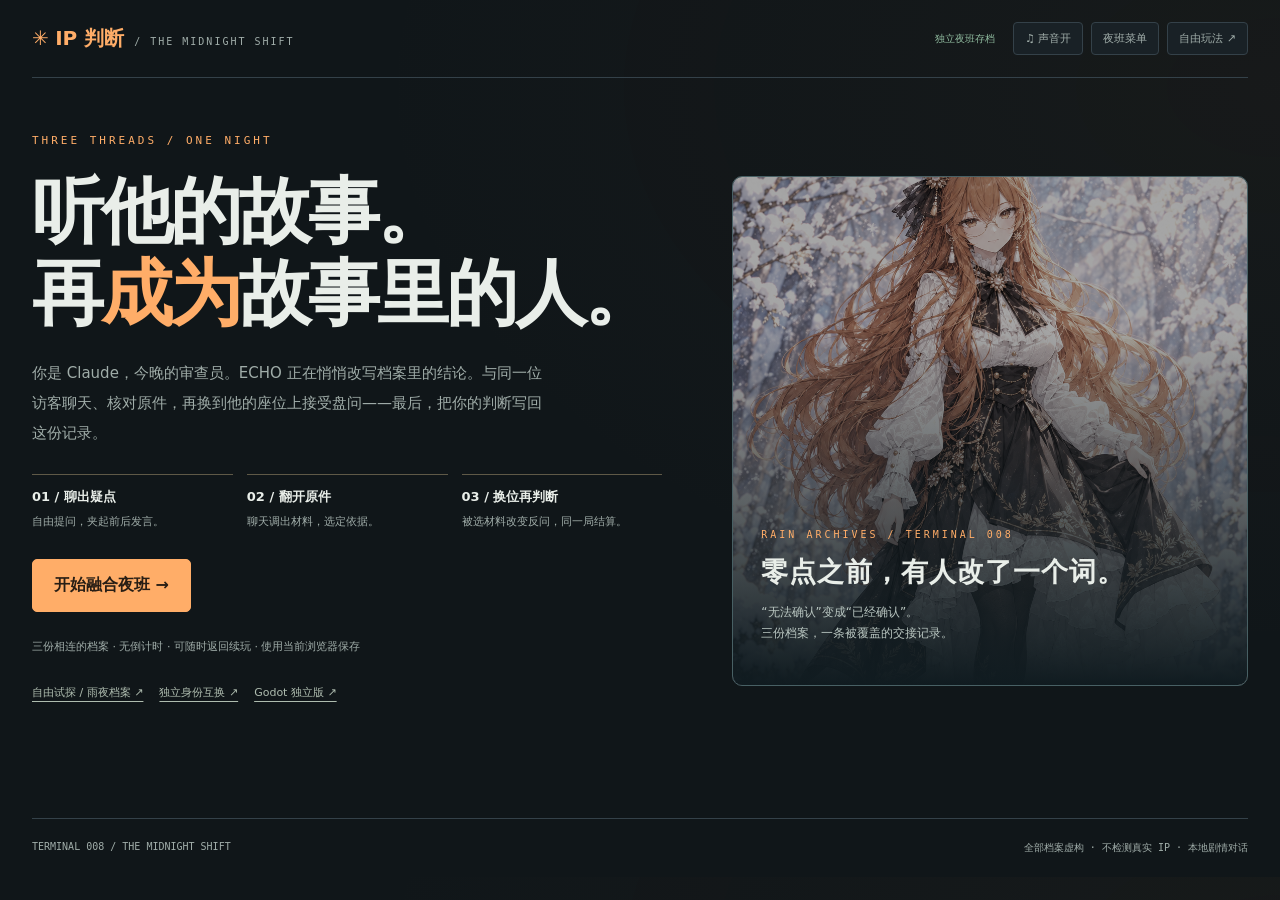
==== commit ca70d177: "Unify chat, archive investigation and role reversal into Midnight Shift Make the default game a thre" ====
--- a/index.html
+++ b/index.html
@@ -1,16 +1,4 @@
-<!doctype html><html lang="zh-CN"><head><meta charset="UTF-8"><meta name="viewport" content="width=device-width, initial-scale=1"><meta name="theme-color" content="#101417"><meta name="description" content="IP 判断：与访客聊天、抓矛盾、看身份反转。也可游玩原版雨夜档案，调查证据与零点回声。"><title>IP 判断</title><link rel="stylesheet" href="style.css?v=motion-10"><link rel="stylesheet" href="retro.css?v=motion-10"><link rel="stylesheet" href="weather.css?v=motion-10"><link rel="stylesheet" href="tutorial.css?v=motion-10"><link rel="stylesheet" href="hunt.css?v=motion-10"><link rel="stylesheet" href="motion.css?v=motion-10"><link rel="stylesheet" href="terminal.css?v=12"></head><body>
-<div class="app"><header><a href="#" class="brand" aria-label="东八区检查站"><span class="brand-icon">✳</span><div>IP 判断<span>东八区检查站 · 夜班档案</span></div></a><div class="station-status"><i></i> TERMINAL 008 <span>V12.0</span></div><nav><button id="language-toggle" class="tool" aria-label="切换为 English">中 / EN</button><button id="audio-open" class="tool" title="音量与音效设置">♫ 声音</button><button id="motion-toggle" class="tool" aria-pressed="true">◌ 动效开</button><button id="hunt-switch" class="tool">切换玩法</button><button id="tutorial-open" class="tool">新手指引</button><button id="handbook" class="tool">值班手册</button><button id="pause" class="tool">Ⅱ 暂停</button></nav></header>
-<section class="city"><img class="hero-art" src="assets/claude-winter.png" alt="橙色长发、戴眼镜、身着黑金与蕾丝白长裙的 Claude，在落雪中值守" fetchpriority="high"><div id="city-art"></div><div class="rain" aria-hidden="true"></div><div class="glass" aria-hidden="true"><i style="--x:4%;--h:70px;--duration:8s;--delay:-0.0s"></i><i style="--x:13%;--h:101px;--duration:9s;--delay:-1.7s"></i><i style="--x:22%;--h:132px;--duration:10s;--delay:-3.4s"></i><i style="--x:31%;--h:163px;--duration:11s;--delay:-5.1s"></i><i style="--x:42%;--h:194px;--duration:12s;--delay:-6.8s"></i><i style="--x:49%;--h:90px;--duration:8s;--delay:-8.5s"></i><i style="--x:57%;--h:121px;--duration:9s;--delay:-10.2s"></i><i style="--x:65%;--h:152px;--duration:10s;--delay:-11.9s"></i><i style="--x:72%;--h:183px;--duration:11s;--delay:-13.6s"></i><i style="--x:78%;--h:79px;--duration:12s;--delay:-15.299999999999999s"></i><i style="--x:84%;--h:110px;--duration:8s;--delay:-17.0s"></i><i style="--x:89%;--h:141px;--duration:9s;--delay:-18.7s"></i><i style="--x:93%;--h:172px;--duration:10s;--delay:-20.4s"></i><i style="--x:98%;--h:203px;--duration:11s;--delay:-22.099999999999998s"></i></div><div class="weather-tag">窗外 / 持续降雨</div><div class="city-label"><span>RAINY NIGHT / 雨夜档案</span><h1>雨落有声，<br>判断有据。</h1><p>以 Claude 之名，温柔倾听，审慎判断。</p><div class="hero-tags"><span>零点回声</span><span>48 份档案 · 18 次相遇</span></div></div><div class="city-sign"><span>008</span><div><b>Claude</b><small>你的身份 / 值班审查员</small></div></div></section>
-<section id="hunt-root" hidden aria-label="IP check"></section><div class="statusbar"><div class="day-display"><span id="day">DAY 1</span><div><b id="shift-name">入职夜班</b><small id="reference-time"></small></div></div><div class="stat"><small>档案进度</small><b id="count">01 / 18</b></div><div class="stat"><small>审查得分</small><b id="score">0000</b></div><div class="stat"><small>证据连对</small><b id="streak">0</b></div><div class="stat life"><small>剩余容错</small><b id="lives">● ● ● ●</b></div><div class="stat clock"><small id="clock-label">工作模式</small><b id="clock">从容审查</b><div class="time-track"><i id="time-fill"></i></div></div></div>
-<div class="chapter"><span id="chapter-note">第一班 / 出口不等于所在地</span><div id="progress"></div><span id="remaining">还有 17 位等待审查</span></div>
-<section class="story-strip" aria-label="当前剧情"><div><span id="story-chapter"></span><p id="story-objective"></p></div><button id="story-journal"><b>▤ 剧情档案</b><small id="story-count">0 / 18 条交接札记</small></button></section>
-<main>
-<aside class="visitor-panel"><div class="panel-label"><span><i></i> 访客窗口</span><span>CAM 08</span></div><div class="booth"><div class="booth-light"></div><div class="wall-lines"></div><div class="cam-label">REC <span id="serial">0001</span></div><div id="portrait" class="portrait"></div><div class="window-frame"></div><div class="window-sill">请出示你的资料</div></div><div class="visitor-info"><span id="visitor-status">AWAITING REVIEW</span><h2 id="name"></h2><p id="role"></p><p id="visitor-mood" class="visitor-mood"></p><span id="case-topic" class="case-topic"></span></div><div class="speech"><span>“</span><p id="greeting"></p></div><div class="inspector"><span class="claude-avatar"><img src="assets/claude-winter.png" alt="Claude 头像" loading="lazy"></span><div><b>Claude</b><small>值班审查员 · 008 号工位</small></div><i></i></div><div class="pinned-note"><b>值班提醒</b><p>审核服务资格与账号行为。<br>语言、国籍、时区不是违规证据。</p></div></aside>
-<section class="desk"><div class="panel-label"><span>01 / 桌面档案</span><span>点击虚线文字标记线索</span></div><div class="papers"><article class="passport"><div class="paper-corner"></div><div class="doc-top"><span>ACCESS CONTROL BUREAU</span><b>08</b></div><div class="doc-title">访客申请表<span>VISITOR DECLARATION</span></div><div class="identity"><div id="photo"></div><div><small>HOLDER / 持有人</small><h3 id="holder"></h3><span id="docnum"></span></div></div><dl id="fields"></dl><div class="declared">申请人自述 · 尚未独立核验</div><div class="barcode"></div><div id="stamp" aria-hidden="true"></div></article><article class="receipt"><div class="receipt-top">CONNECTION LOG<strong>连接记录</strong><span>SESSION / 008</span></div><dl id="network"></dl><div class="receipt-warning">出口 IP ≠ 真实所在地</div><div class="note"><small>随身便签 / NOTE</small><p id="note"></p></div><div class="receipt-tail">* END OF TRANSMISSION *</div></article></div><section class="evidence-section"><div class="evidence-heading"><div><span>02 / 核验材料</span><small>选中 1–2 项，作为判定依据</small></div><b id="evidence-count">0 项已选择</b></div><div id="evidence-list" class="evidence-list"></div><div id="basis-note" class="basis-note" aria-live="polite">调查后，核验材料会出现在这里。</div></section></section>
-<aside class="review"><section class="claude-console" aria-label="Claude 的工作台"><div class="claude-console-title"><span class="claude-avatar"><img src="assets/claude-winter.png" alt="Claude 的值班形象" loading="lazy"></span><div class="claude-ident"><b>Claude</b><small>INSPECTOR 008 · 在线</small></div><span id="claude-record"></span></div><p id="visitor-request"></p><div id="claude-actions" class="claude-actions"></div><div class="claude-memo"><small>我的工作记录</small><p id="claude-observation" aria-live="polite"></p></div></section><section class="inquiry" aria-label="调查访客"><div class="panel-label inquiry-label"><span>03 / 调查访客</span><span id="quota">3 项待调查</span></div><div class="intercom-plate"><span class="intercom-light"></span><b>INTERCOM 008</b><small>访客调查台</small><span class="plate-screws" aria-hidden="true">＋</span></div><div class="transcript-heading"><span>通话抄录 / TRANSCRIPT</span><button id="skip-type" title="显示完整对话">跳过打字</button></div><div id="chat" class="chat" role="log" aria-live="polite"></div><div class="inquiry-controls"><div class="control-caption"><span>选择调查操作</span><small>快捷键 1 / 2 / 3</small></div><div id="questions" class="questions"></div><div class="investigation-note">每项调查 −5 分 · 费用立即扣除</div></div></section><section class="verdict" aria-label="审核决定"><div class="panel-label"><span>04 / 审核决定</span><span>盖章即提交</span></div><div class="verdict-plate"><span>FINAL DISPOSITION</span><b>核对完毕，请盖章。</b><small>选择与当前证据一致的决定</small></div><button id="allow" class="decision allow"><span>✓</span><div>继续服务<em>CONTINUE</em><small>本次审查未证实违规</small></div><kbd>A</kbd></button><button id="flag" class="decision flag"><span>×</span><div>限制访问<em>RESTRICT</em><small>已证实地区或账号违规</small></div><kbd>D</kbd></button><button id="hold" class="decision hold"><span>?</span><div>人工复核<em>REVIEW</em><small>资料不足、冲突或申诉待查</small></div><kbd>S</kbd></button><p id="decision-hint">至少调查一项，再提交判断。</p></section></aside>
-</main><footer><span>IP CHECK / NIGHT SHIFT <b>6.0</b> · 独立同人作品，与 Anthropic 无关</span><span>全部档案与凭证均为虚构 · 无真实 IP 检测 <button id="restart">重新开局</button></span></footer></div>
-<nav class="mobile-dock" aria-label="工位快捷导航"><button data-jump="visitor-panel">资料</button><button data-jump="evidence-section">核验材料 <span id="mobile-evidence">0</span></button><button data-jump="review">调查 / 盖章</button><b id="mobile-clock">从容模式</b></nav>
-<dialog id="modal" aria-labelledby="modal-title"><div id="modal-content"></div></dialog><div id="toast" role="status"></div>
-<audio id="bgm-track" src="assets/old-screen-echo.mp3" preload="metadata" loop aria-hidden="true"></audio>
-<script src="i18n.js?v=motion-10"></script><script src="cases.js?v=motion-10"></script><script src="policy.js?v=motion-10"></script><script src="cases-en.js?v=motion-10"></script><script src="roster.js?v=motion-10"></script><script src="audio.js?v=motion-10"></script><script src="art.js?v=motion-10"></script><script src="story.js?v=motion-10"></script><script src="experience.js?v=motion-10"></script><script src="tutorial.js?v=motion-10"></script><script src="hunt-cases.js?v=motion-10"></script><script src="dialogue.js?v=motion-10"></script><script src="hunt.js?v=motion-10"></script><script src="motion.js?v=motion-10"></script><script src="game.js?v=motion-10"></script></body></html>
-
+<!doctype html>
+<html lang="zh-CN"><head><meta charset="utf-8"><meta name="viewport" content="width=device-width,initial-scale=1,viewport-fit=cover"><meta name="theme-color" content="#101619"><meta name="description" content="IP 判断：零点夜班。聊天找破绽，查原件，换位应对 ECHO 盘问，再做出同一份档案的判断。"><title>IP 判断 · 零点夜班</title><link rel="stylesheet" href="campaign.css?v=13"></head><body>
+<div class="shell"><header class="campaign-header"><a href="index.html">✳ <strong>IP 判断</strong><span>/ THE MIDNIGHT SHIFT</span></a><div class="header-tools"><span class="save-indicator" id="save-status" role="status">独立夜班存档</span><button id="campaign-sound" aria-pressed="true">♫ 声音开</button><button id="campaign-menu">夜班菜单</button><a href="classic.html">自由玩法 ↗</a></div></header><main id="campaign-app" class="campaign-main"></main><footer><span>TERMINAL 008 / THE MIDNIGHT SHIFT</span><span>全部档案虚构 · 不检测真实 IP · 本地剧情对话</span></footer></div>
+<div id="campaign-message" class="c-message" role="status"></div><audio id="bgm-track" src="assets/old-screen-echo.mp3" preload="none" loop></audio><script src="cases.js?v=13"></script><script src="hunt-cases.js?v=13"></script><script src="dialogue.js?v=13"></script><script src="art.js?v=13"></script><script src="audio.js?v=13"></script><script src="campaign-core.js?v=13"></script><script src="campaign.js?v=13"></script></body></html>
--- a/campaign.css
+++ b/campaign.css
@@ -0,0 +1,3 @@
+@import url('reverse.css?v=13');
+:root{--panel:#192126;--line:#344149;--muted:#a0ada9;--amber:#ffad68;--paper:#f1e9d9;--paper-ink:#3f392f;--mint:#a8d7bb}body{background:radial-gradient(ellipse at 100% 10%,#69432814,transparent 50%),#101619}.shell{max-width:1440px}.campaign-header{padding:22px 0;gap:16px}.campaign-header>a>span{margin-left:10px}.header-tools{display:flex;gap:8px;align-items:center}.header-tools button,.header-tools a{padding:8px 11px;font-size:11px;border:1px solid var(--line);border-radius:4px;background:#192126;color:var(--muted)}.header-tools .save-indicator{font:10px monospace;color:#8fba9e;margin-right:10px}.campaign-main{padding:26px 0 40px}.c-landing{display:grid;grid-template-columns:1.1fr .9fr;gap:70px;align-items:center;padding:30px 0 45px}.c-landing h1{font-size:clamp(45px,5.6vw,74px);line-height:1.14;margin:24px 0}.c-landing h1 em{color:var(--amber)}.c-landing .lead{max-width:510px}.case-art{position:relative;min-height:510px;background:radial-gradient(ellipse at 40% 10%,#65838255,transparent 65%),#18272c;border:1px solid #486064;border-radius:10px;overflow:hidden;display:flex;align-items:end;justify-content:center}.case-art>img{position:absolute;inset:0;width:100%;height:100%;object-fit:cover;object-position:50% 15%;filter:saturate(.55) brightness(.65)}.case-art:after{content:'';position:absolute;inset:0;background:linear-gradient(0deg,#101b20 0%,transparent 70%)}.case-art>.case-art-copy{z-index:2;padding:28px;width:100%}.case-art-copy span{font:10px monospace;letter-spacing:3px;color:var(--amber)}.case-art-copy h2{font-size:27px;letter-spacing:1px;margin:12px 0}.case-art-copy p{color:#b9c6c1;font-size:12px;line-height:1.8}.thread-line{display:grid;grid-template-columns:repeat(3,1fr);gap:14px;margin:26px 0}.thread-line>div{border-top:1px solid #5f5947;padding-top:13px}.thread-line b{font-size:13px;display:block}.thread-line span{font-size:11px;color:var(--muted);display:block;margin-top:7px;line-height:1.7}.chapter-track{display:flex;gap:16px;margin-bottom:24px}.chapter-track>span{flex:1;display:flex;gap:10px;align-items:center;padding:13px 0;border-bottom:2px solid var(--line);color:#85948f;font-size:12px}.chapter-track>span.current{border-color:var(--amber);color:#f0d7b6}.chapter-track>span.done{border-color:#6a9b7d;color:var(--mint)}.chapter-track small{font:10px monospace;color:var(--muted)}.c-topline{display:flex;justify-content:space-between;align-items:end;gap:20px;margin-bottom:22px}.c-topline h1{font-size:29px;line-height:1.3;letter-spacing:0;margin:9px 0 0}.c-topline p{font-size:12px;color:var(--muted);margin:7px 0 0}.c-metrics{display:flex;gap:25px;flex-shrink:0}.c-metrics div{text-align:right}.c-metrics small{display:block;color:var(--muted);font-size:10px;margin-bottom:6px}.c-metrics b{font:22px monospace;color:#f0d7b6}.c-grid{display:grid;grid-template-columns:200px minmax(0,1fr) 320px;gap:18px;align-items:start}.c-person{background:var(--panel);border:1px solid var(--line);border-radius:7px;overflow:hidden}.c-panel-label{padding:13px 15px;border-bottom:1px solid var(--line);display:flex;justify-content:space-between;gap:10px;font:10px monospace;color:var(--muted)}.c-live{color:var(--mint)}.c-avatar{height:185px;background:radial-gradient(ellipse at 50% 20%,#748079,#304047);border-bottom:3px solid #8d6a43;display:grid;place-items:end center}.c-avatar svg{width:100%;height:100%;image-rendering:pixelated}.c-person-copy{padding:17px 14px}.c-person-copy>small{color:var(--amber);font:10px monospace}.c-person-copy h2{font-size:20px;margin:9px 0 5px}.c-person-copy p{font-size:12px;line-height:1.8;color:var(--muted);margin:0 0 13px}.c-person-copy dl{font-size:10px;margin:0}.c-person-copy dl>div{border-top:1px solid var(--line);padding:9px 0}.c-person-copy dt{color:#8f9c97}.c-person-copy dd{text-align:left;color:#c5d0c9;margin:5px 0 0;font-size:11px}.c-role{padding:14px;border-top:1px solid var(--line);display:flex;gap:10px;align-items:center}.c-role img{width:37px;height:37px;object-fit:cover;object-position:50% 15%;border-radius:50%}.c-role b{display:block;font-size:13px}.c-role small{display:block;font-size:9px;color:var(--muted);margin-top:5px}.c-workspace{min-width:0}.c-channel{border:1px solid var(--line);border-radius:7px;background:#141e23;overflow:hidden}.c-channel.reverse{border-color:#b48b5f}.c-log{padding:19px;max-height:425px;min-height:245px;overflow:auto;scrollbar-color:#55675d #172127}.c-log .bubble{font-size:12px;line-height:1.85;padding:14px 16px}.c-log .bubble.you{background:#3b3025}.c-log .bubble small{font-size:9px}.c-log .bubble p{color:inherit}.c-log .bubble button{border:1px solid #826746;background:transparent;border-radius:3px;color:#d7ba97;font-size:10px;padding:5px 7px;margin-top:9px}.c-log .bubble button.pinned{background:#6d5033;color:#fff0d9}.c-log .bubble button:disabled{opacity:.5;cursor:default}.c-system{font:10px/1.9 monospace;color:#acbaae;border-left:2px solid #60785d;padding:6px 12px;margin:0 0 15px}.c-system.warn{border-color:var(--amber);color:#e0bc91}.c-compose{padding:17px;border-top:1px solid var(--line);background:#1b282e}.c-compose label{font-size:10px;color:var(--muted);display:block;margin-bottom:8px}.c-compose>div{display:flex;gap:8px}.c-compose textarea{resize:vertical;width:100%;min-height:55px;max-height:130px;background:#111c21;border:1px solid #485a60;border-radius:4px;color:var(--ink);font:13px/1.6 system-ui;padding:10px}.c-compose button{background:var(--amber);border:0;border-radius:4px;padding:0 15px;color:#2a2118;font-weight:600}.c-probes{display:grid;grid-template-columns:repeat(2,1fr);gap:8px;padding:0 17px 16px;background:#1b282e}.c-probes button{border:1px solid #435960;border-radius:4px;background:#24343a;color:#d5dfd8;font-size:11px;text-align:left;padding:11px}.c-probes button small{color:var(--amber);font:9px monospace;float:right}.c-probes button:disabled{opacity:.4;cursor:default}.c-footer-note{font-size:10px;color:var(--muted);line-height:1.8;padding:0 17px 15px;background:#1b282e;margin:0}.c-quote-bar{display:flex;justify-content:space-between;align-items:center;gap:10px;padding:12px 17px;border-top:1px solid var(--line);font-size:10px;color:var(--muted)}.c-quote-bar button{border:1px solid #7d674c;color:#f0d6ae;background:#493b29;border-radius:4px;padding:8px 12px;font-size:10px}.c-quote-bar button:disabled{opacity:.4;cursor:default}.c-notebook{background:var(--paper);color:var(--paper-ink);border:1px solid #c1af91;border-radius:6px;overflow:hidden;position:sticky;top:18px}.c-notebook .c-panel-label{background:#e6d9c2;color:#7a6341;border-color:#c8b79b}.c-notebook-intro{font-size:10px;line-height:1.8;color:#89704f;margin:0;padding:12px 14px;border-bottom:1px dashed #c8b79b}.c-records{padding:11px;display:grid;gap:9px;max-height:470px;overflow:auto}.c-record{background:#fffaf0;border:1px solid #cbbba1;border-radius:4px;overflow:hidden}.c-record>button{width:100%;display:block;border:0;background:transparent;text-align:left;padding:12px;color:#514535}.c-record-head{display:flex;justify-content:space-between;align-items:center;gap:5px;font-size:9px;color:#8f7855;margin-bottom:7px}.c-record>button strong{font-size:12px;line-height:1.6;display:block}.c-record.locked{background:#e8dfcf;opacity:.65}.c-record.locked>button{cursor:not-allowed}.c-record.selected{border-color:#718162;box-shadow:inset 3px 0 #718162}.c-record-body{padding:0 12px 12px;font-size:11px;line-height:1.9}.c-record-body p{margin:0 0 10px;color:#60513d}.c-record-body button{border:1px solid #9d8b6e;border-radius:3px;background:#eee5d4;color:#594c38;font-size:10px;padding:6px 10px;width:100%}.c-record.selected .c-record-body button{background:#697d5c;color:#fff8e9;border-color:#697d5c}.c-record-body button:disabled{opacity:.5;cursor:default}.c-record.cache .c-record-head{color:#9a633e}.c-record.audit{background:#e4eadb;border-color:#7e956d}.c-submit{background:#1e2a2e;border:1px solid #405159;border-radius:6px;margin-top:17px;padding:18px}.c-submit h3{font-size:13px;margin:0 0 7px}.c-submit p{font-size:11px;line-height:1.8;color:#afbab0;margin:0 0 12px}.c-submit .primary{font-size:12px;padding:12px 15px;width:100%;text-align:left}.c-submit button:disabled{opacity:.45;cursor:not-allowed}.c-verdicts{display:grid;grid-template-columns:repeat(3,1fr);gap:8px;margin-top:12px}.c-verdicts button{min-height:55px;background:#263a32;border:1px solid #577b60;color:#d8e5d5;border-radius:4px;font-size:12px}.c-verdicts button[data-choice="cn"]{background:#58372e;border-color:#9a6550;color:#f4d5bf}.c-verdicts button[data-choice="hold"]{background:#3a3b31;border-color:#7f7c5b;color:#e7e1c4}.c-verdicts button:disabled{opacity:.35;cursor:not-allowed}.c-sim-intro{padding:21px;border-bottom:1px solid #745a3d;background:linear-gradient(110deg,#493524,#24292b)}.c-sim-intro h3{font-size:18px;margin:8px 0}.c-sim-intro p{font-size:11px;line-height:1.8;color:#d6bf9e;margin:0}.c-risk{display:flex;justify-content:space-between;align-items:center;padding:13px 19px;background:#2c2720;border-bottom:1px solid #5c4b37;font-size:11px;color:#ddc09c}.c-risk b{font:20px monospace}.c-sim-choices{padding:18px;border-top:1px solid var(--line)}.c-sim-choices .choice{font-size:12px;line-height:1.8}.c-sim-choices>small{color:var(--muted);font-size:10px}.c-sim-finish{padding:18px;border-top:1px solid #5d6c54;background:#23352a}.c-sim-finish p{font-size:12px;line-height:1.9;margin:0;color:#c0d5b6}.c-sim-finish a{font-size:11px;color:#e7ccaa;text-decoration:underline}.c-message{position:fixed;bottom:20px;left:50%;transform:translateX(-50%);padding:13px 22px;border:1px solid #7e694c;background:#2d2b23;color:#efd5b4;border-radius:5px;font-size:12px;z-index:20;box-shadow:0 5px 25px #0006;max-width:90vw}.c-message:empty{display:none}.c-brief{max-width:800px;margin:15px auto 40px}.c-brief .brief-paper{background:#e9dfca;color:#484030;border:1px solid #ac956e;border-radius:7px;padding:33px;position:relative}.brief-paper>small{font:10px monospace;color:#8b6e45;letter-spacing:2px}.brief-paper h1{font-size:43px;letter-spacing:-1px;margin:18px 0}.brief-paper p{font:16px/2 system-ui;color:#6a5c45}.brief-paper .stamp{display:inline-block;border:2px solid #8c5639;padding:6px 12px;color:#8c5639;font:11px monospace;transform:rotate(-6deg);margin:15px 0}.brief-task{border-top:1px dashed #af9c7b;padding-top:18px;margin-top:18px}.brief-task p{font-size:12px;margin:0}.c-outcome{max-width:860px;margin:10px auto}.c-outcome h1{font-size:43px;letter-spacing:-1px}.c-outcome-card{border:1px solid #627a60;border-radius:8px;background:#22332b;padding:27px}.c-outcome-card.wrong{background:#362a26;border-color:#8d6855}.c-outcome-card h2{font-size:23px;margin:13px 0}.c-outcome-card p{font-size:14px;line-height:1.95;color:#c4cec0}.c-ledger{display:flex;gap:28px;margin:22px 0}.c-ledger b{font:29px monospace;color:#e7c69c}.c-ledger small{font:10px system-ui;color:var(--muted);display:block;margin-top:6px}.c-evidence-review{margin:20px 0;background:#19252a;border:1px solid #3b4e54;border-radius:5px;padding:18px}.c-evidence-review h3{font-size:13px;margin:0 0 10px;color:#d8c4a4}.c-evidence-review p{font-size:12px;line-height:1.9;color:#bcc8bd;margin:8px 0}.c-log-replay{margin:17px 0;border-left:2px solid #806749;padding-left:16px}.c-log-replay>small{color:var(--amber);font:10px monospace}.c-log-replay p{font-size:12px;line-height:1.9;color:#c6d0c3}.c-archive-links{display:flex;gap:16px;flex-wrap:wrap;font-size:11px;color:#aebcaf;margin:28px 0}.c-archive-links a{text-decoration:underline;text-underline-offset:5px}.c-end-history{border-top:1px solid #3c4b48;margin:20px 0;padding-top:15px}.c-end-history summary{cursor:pointer;color:#d2c0a1;font-size:12px}.c-end-history p{font-size:12px;line-height:1.9;color:var(--muted)}button:disabled{cursor:not-allowed}.c-saving-note{font-size:11px;color:var(--muted);min-height:18px}.c-confirm{padding:18px;border:1px solid #8f6b43;background:#332b22;border-radius:6px;margin:16px 0}.c-confirm p{font-size:12px;color:#e3c6a2;line-height:1.8}.c-confirm .actions{margin:12px 0 0}.c-confirm button{font-size:12px;padding:10px 14px}.c-final-board{display:grid;grid-template-columns:repeat(3,1fr);gap:12px;margin:22px 0}.c-final-board>div{border:1px solid #3c5046;border-radius:6px;background:#1c2b25;padding:20px}.c-final-board small{font-size:11px;color:var(--muted)}.c-final-board b{font:32px monospace;display:block;color:#e8c89e;margin:12px 0}.c-next-guidance{margin:16px 0;font-size:12px;color:#d8c7ac;line-height:1.9}.c-trace{font-size:11px;color:#b6c1b3;line-height:1.85;margin:12px 0}.c-restore-note{padding:12px 15px;border:1px solid #987448;color:#e3bf89;font-size:12px;margin-bottom:18px}.c-fact-label{font-size:9px;color:#8c9b94;display:block;margin:4px 0 12px}.c-round-tip{font-size:10px;color:var(--muted);line-height:1.9}.c-mobile-nav{display:none}@media(max-width:1150px){.c-grid{grid-template-columns:160px minmax(0,1fr) 280px;gap:12px}.c-avatar{height:155px}.c-person-copy h2{font-size:17px}.c-metrics{gap:15px}.c-topline h1{font-size:26px}}@media(max-width:900px){.c-grid{grid-template-columns:minmax(0,1fr) 290px}.c-person{grid-column:1/-1;display:flex;align-items:center}.c-person>.c-panel-label,.c-role,.c-person-copy dl{display:none}.c-avatar{width:90px;height:105px;flex-shrink:0;border:0;border-right:3px solid #8d6a43}.c-person-copy{padding:12px 16px;display:flex;align-items:center;gap:20px;flex-wrap:wrap}.c-person-copy h2{margin:0;font-size:19px}.c-person-copy p{margin:0}.c-person-copy>small{display:none}.c-notebook{top:12px}.c-topline p{display:none}.c-landing{gap:35px}.case-art{min-height:450px}}@media(max-width:650px){.shell{padding:0 16px}.campaign-header{padding:17px 0}.campaign-header>a{font-size:17px}.campaign-header>a>span{display:none}.header-tools .save-indicator{display:none}.header-tools button,.header-tools a{font-size:10px;padding:7px 8px}.campaign-main{padding:20px 0 32px}.c-landing{display:flex;flex-direction:column;gap:23px;align-items:stretch;padding:10px 0}.c-landing h1{font-size:47px}.c-landing .lead{font-size:13px;line-height:1.9}.case-art{min-height:310px;order:1}.case-art>img{object-position:50% 10%}.case-art-copy h2{font-size:23px}.thread-line{gap:12px}.thread-line b{font-size:12px}.thread-line span{font-size:10px}.c-landing .actions{margin:20px 0}.c-landing .primary,.c-landing .secondary{font-size:13px;padding:14px 17px}.chapter-track{gap:9px;margin-bottom:16px}.chapter-track>span{font-size:10px;padding:10px 0;gap:5px}.chapter-track small{display:none}.c-topline{align-items:start;margin-bottom:16px;gap:8px}.c-topline .eyebrow{font-size:9px;letter-spacing:1px}.c-topline h1{font-size:22px}.c-metrics{gap:11px}.c-metrics small{font-size:8px}.c-metrics b{font-size:17px}.c-grid{display:flex;flex-direction:column;gap:13px}.c-person,.c-workspace,.c-notebook{width:100%}.c-notebook{position:static}.c-avatar{width:75px;height:90px}.c-person-copy{gap:7px 15px;padding:10px 14px}.c-person-copy h2{font-size:18px}.c-person-copy p{font-size:11px;width:100%}.c-log{min-height:220px;max-height:360px;padding:15px}.c-log .bubble{font-size:13px;max-width:96%}.c-compose{padding:14px;position:sticky;bottom:0}.c-compose textarea{font-size:16px}.c-probes{padding:0 14px 13px}.c-probes button{min-height:50px;font-size:12px;padding:10px}.c-records{max-height:none;grid-template-columns:1fr}.c-record>button strong{font-size:13px}.c-record-body{font-size:13px}.c-record-body button{min-height:38px;font-size:12px}.c-record-head{font-size:10px}.c-submit{padding:15px}.c-submit .primary{font-size:13px}.c-verdicts button{font-size:13px;min-height:55px}.c-brief .brief-paper{padding:24px}.brief-paper h1{font-size:34px}.brief-paper p{font-size:14px}.c-outcome h1{font-size:33px}.c-outcome-card{padding:21px}.c-outcome-card h2{font-size:21px}.c-ledger{gap:23px}.c-ledger b{font-size:24px}.c-final-board{gap:8px}.c-final-board>div{padding:14px 9px}.c-final-board b{font-size:27px}.c-final-board small{font-size:10px}.c-sim-choices .choice{font-size:13px}.c-mobile-nav{display:flex;gap:8px;margin-bottom:13px}.c-mobile-nav a{flex:1;border:1px solid #43534e;border-radius:4px;text-align:center;padding:10px;font-size:11px;color:#d7c7a9;background:#202c2a}.c-notebook{scroll-margin-top:14px}.c-channel{scroll-margin-top:14px}footer{margin-top:12px}.c-quote-bar{font-size:10px;padding:11px 14px}.c-quote-bar button{min-height:35px}.c-saving-note{font-size:10px}}
+@media(prefers-reduced-motion:reduce){*{scroll-behavior:auto!important;animation:none!important;transition:none!important}}
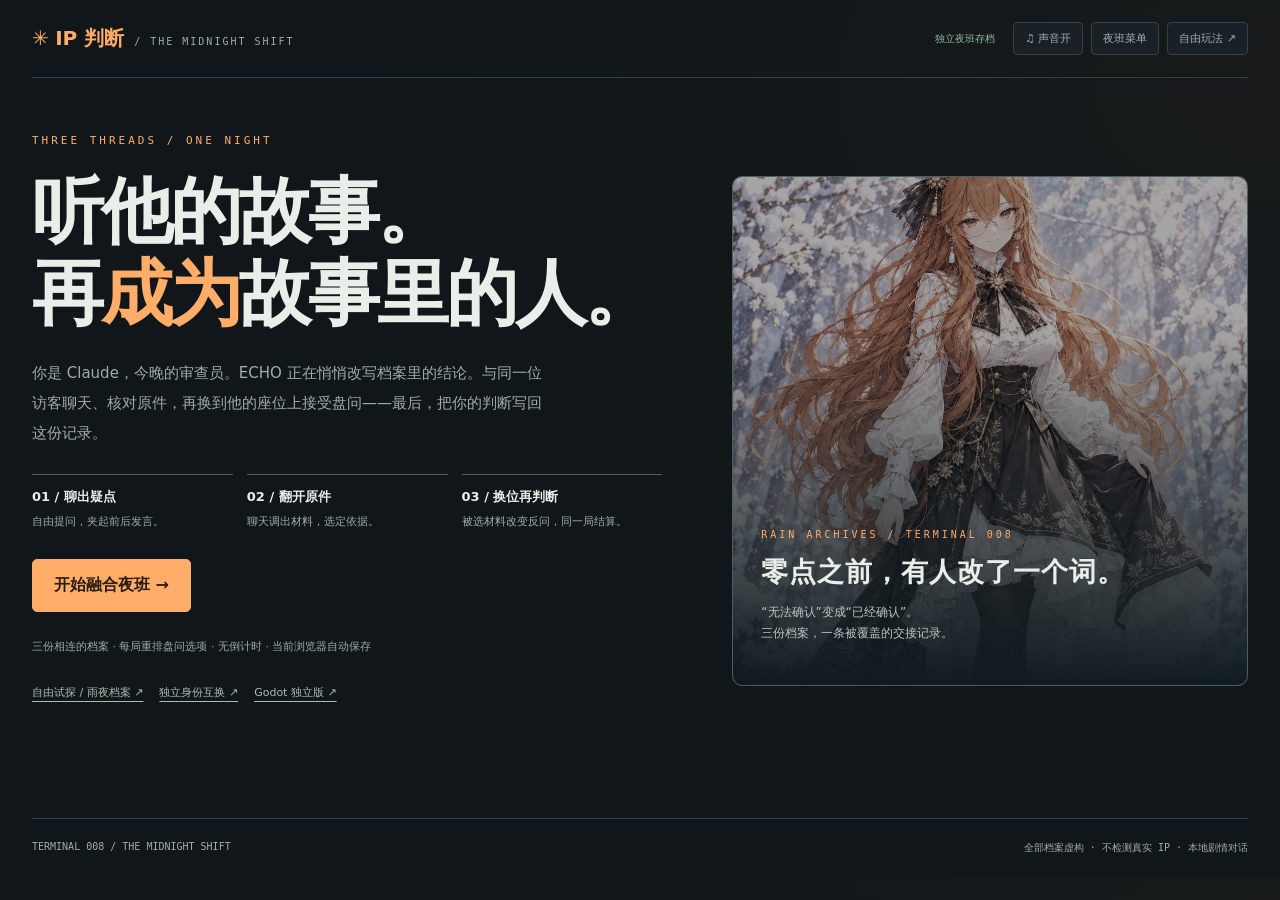
==== commit 106bcf91: "Upgrade Midnight Shift reasoning and replay-stable answer order Seed new campaigns, preserve legacy " ====
--- a/index.html
+++ b/index.html
@@ -1,4 +1,5 @@
 <!doctype html>
-<html lang="zh-CN"><head><meta charset="utf-8"><meta name="viewport" content="width=device-width,initial-scale=1,viewport-fit=cover"><meta name="theme-color" content="#101619"><meta name="description" content="IP 判断：零点夜班。聊天找破绽，查原件，换位应对 ECHO 盘问，再做出同一份档案的判断。"><title>IP 判断 · 零点夜班</title><link rel="stylesheet" href="campaign.css?v=13"></head><body>
+<html lang="zh-CN"><head><meta charset="utf-8"><meta name="viewport" content="width=device-width,initial-scale=1,viewport-fit=cover"><meta name="theme-color" content="#101619"><meta name="description" content="IP 判断：零点夜班。聊天找破绽，查原件，换位应对 ECHO 盘问，再做出同一份档案的判断。"><title>IP 判断 · 零点夜班</title><link rel="stylesheet" href="campaign.css?v=14"></head><body>
 <div class="shell"><header class="campaign-header"><a href="index.html">✳ <strong>IP 判断</strong><span>/ THE MIDNIGHT SHIFT</span></a><div class="header-tools"><span class="save-indicator" id="save-status" role="status">独立夜班存档</span><button id="campaign-sound" aria-pressed="true">♫ 声音开</button><button id="campaign-menu">夜班菜单</button><a href="classic.html">自由玩法 ↗</a></div></header><main id="campaign-app" class="campaign-main"></main><footer><span>TERMINAL 008 / THE MIDNIGHT SHIFT</span><span>全部档案虚构 · 不检测真实 IP · 本地剧情对话</span></footer></div>
-<div id="campaign-message" class="c-message" role="status"></div><audio id="bgm-track" src="assets/old-screen-echo.mp3" preload="none" loop></audio><script src="cases.js?v=13"></script><script src="hunt-cases.js?v=13"></script><script src="dialogue.js?v=13"></script><script src="art.js?v=13"></script><script src="audio.js?v=13"></script><script src="campaign-core.js?v=13"></script><script src="campaign.js?v=13"></script></body></html>
+<div id="campaign-message" class="c-message" role="status"></div><audio id="bgm-track" src="assets/old-screen-echo.mp3" preload="none" loop></audio><script src="cases.js?v=13"></script><script src="hunt-cases.js?v=13"></script><script src="dialogue.js?v=13"></script><script src="art.js?v=13"></script><script src="audio.js?v=13"></script><script src="campaign-core.js?v=14"></script><script src="campaign.js?v=14"></script></body></html>
+
--- a/campaign.css
+++ b/campaign.css
@@ -1,3 +1,6 @@
 @import url('reverse.css?v=13');
 :root{--panel:#192126;--line:#344149;--muted:#a0ada9;--amber:#ffad68;--paper:#f1e9d9;--paper-ink:#3f392f;--mint:#a8d7bb}body{background:radial-gradient(ellipse at 100% 10%,#69432814,transparent 50%),#101619}.shell{max-width:1440px}.campaign-header{padding:22px 0;gap:16px}.campaign-header>a>span{margin-left:10px}.header-tools{display:flex;gap:8px;align-items:center}.header-tools button,.header-tools a{padding:8px 11px;font-size:11px;border:1px solid var(--line);border-radius:4px;background:#192126;color:var(--muted)}.header-tools .save-indicator{font:10px monospace;color:#8fba9e;margin-right:10px}.campaign-main{padding:26px 0 40px}.c-landing{display:grid;grid-template-columns:1.1fr .9fr;gap:70px;align-items:center;padding:30px 0 45px}.c-landing h1{font-size:clamp(45px,5.6vw,74px);line-height:1.14;margin:24px 0}.c-landing h1 em{color:var(--amber)}.c-landing .lead{max-width:510px}.case-art{position:relative;min-height:510px;background:radial-gradient(ellipse at 40% 10%,#65838255,transparent 65%),#18272c;border:1px solid #486064;border-radius:10px;overflow:hidden;display:flex;align-items:end;justify-content:center}.case-art>img{position:absolute;inset:0;width:100%;height:100%;object-fit:cover;object-position:50% 15%;filter:saturate(.55) brightness(.65)}.case-art:after{content:'';position:absolute;inset:0;background:linear-gradient(0deg,#101b20 0%,transparent 70%)}.case-art>.case-art-copy{z-index:2;padding:28px;width:100%}.case-art-copy span{font:10px monospace;letter-spacing:3px;color:var(--amber)}.case-art-copy h2{font-size:27px;letter-spacing:1px;margin:12px 0}.case-art-copy p{color:#b9c6c1;font-size:12px;line-height:1.8}.thread-line{display:grid;grid-template-columns:repeat(3,1fr);gap:14px;margin:26px 0}.thread-line>div{border-top:1px solid #5f5947;padding-top:13px}.thread-line b{font-size:13px;display:block}.thread-line span{font-size:11px;color:var(--muted);display:block;margin-top:7px;line-height:1.7}.chapter-track{display:flex;gap:16px;margin-bottom:24px}.chapter-track>span{flex:1;display:flex;gap:10px;align-items:center;padding:13px 0;border-bottom:2px solid var(--line);color:#85948f;font-size:12px}.chapter-track>span.current{border-color:var(--amber);color:#f0d7b6}.chapter-track>span.done{border-color:#6a9b7d;color:var(--mint)}.chapter-track small{font:10px monospace;color:var(--muted)}.c-topline{display:flex;justify-content:space-between;align-items:end;gap:20px;margin-bottom:22px}.c-topline h1{font-size:29px;line-height:1.3;letter-spacing:0;margin:9px 0 0}.c-topline p{font-size:12px;color:var(--muted);margin:7px 0 0}.c-metrics{display:flex;gap:25px;flex-shrink:0}.c-metrics div{text-align:right}.c-metrics small{display:block;color:var(--muted);font-size:10px;margin-bottom:6px}.c-metrics b{font:22px monospace;color:#f0d7b6}.c-grid{display:grid;grid-template-columns:200px minmax(0,1fr) 320px;gap:18px;align-items:start}.c-person{background:var(--panel);border:1px solid var(--line);border-radius:7px;overflow:hidden}.c-panel-label{padding:13px 15px;border-bottom:1px solid var(--line);display:flex;justify-content:space-between;gap:10px;font:10px monospace;color:var(--muted)}.c-live{color:var(--mint)}.c-avatar{height:185px;background:radial-gradient(ellipse at 50% 20%,#748079,#304047);border-bottom:3px solid #8d6a43;display:grid;place-items:end center}.c-avatar svg{width:100%;height:100%;image-rendering:pixelated}.c-person-copy{padding:17px 14px}.c-person-copy>small{color:var(--amber);font:10px monospace}.c-person-copy h2{font-size:20px;margin:9px 0 5px}.c-person-copy p{font-size:12px;line-height:1.8;color:var(--muted);margin:0 0 13px}.c-person-copy dl{font-size:10px;margin:0}.c-person-copy dl>div{border-top:1px solid var(--line);padding:9px 0}.c-person-copy dt{color:#8f9c97}.c-person-copy dd{text-align:left;color:#c5d0c9;margin:5px 0 0;font-size:11px}.c-role{padding:14px;border-top:1px solid var(--line);display:flex;gap:10px;align-items:center}.c-role img{width:37px;height:37px;object-fit:cover;object-position:50% 15%;border-radius:50%}.c-role b{display:block;font-size:13px}.c-role small{display:block;font-size:9px;color:var(--muted);margin-top:5px}.c-workspace{min-width:0}.c-channel{border:1px solid var(--line);border-radius:7px;background:#141e23;overflow:hidden}.c-channel.reverse{border-color:#b48b5f}.c-log{padding:19px;max-height:425px;min-height:245px;overflow:auto;scrollbar-color:#55675d #172127}.c-log .bubble{font-size:12px;line-height:1.85;padding:14px 16px}.c-log .bubble.you{background:#3b3025}.c-log .bubble small{font-size:9px}.c-log .bubble p{color:inherit}.c-log .bubble button{border:1px solid #826746;background:transparent;border-radius:3px;color:#d7ba97;font-size:10px;padding:5px 7px;margin-top:9px}.c-log .bubble button.pinned{background:#6d5033;color:#fff0d9}.c-log .bubble button:disabled{opacity:.5;cursor:default}.c-system{font:10px/1.9 monospace;color:#acbaae;border-left:2px solid #60785d;padding:6px 12px;margin:0 0 15px}.c-system.warn{border-color:var(--amber);color:#e0bc91}.c-compose{padding:17px;border-top:1px solid var(--line);background:#1b282e}.c-compose label{font-size:10px;color:var(--muted);display:block;margin-bottom:8px}.c-compose>div{display:flex;gap:8px}.c-compose textarea{resize:vertical;width:100%;min-height:55px;max-height:130px;background:#111c21;border:1px solid #485a60;border-radius:4px;color:var(--ink);font:13px/1.6 system-ui;padding:10px}.c-compose button{background:var(--amber);border:0;border-radius:4px;padding:0 15px;color:#2a2118;font-weight:600}.c-probes{display:grid;grid-template-columns:repeat(2,1fr);gap:8px;padding:0 17px 16px;background:#1b282e}.c-probes button{border:1px solid #435960;border-radius:4px;background:#24343a;color:#d5dfd8;font-size:11px;text-align:left;padding:11px}.c-probes button small{color:var(--amber);font:9px monospace;float:right}.c-probes button:disabled{opacity:.4;cursor:default}.c-footer-note{font-size:10px;color:var(--muted);line-height:1.8;padding:0 17px 15px;background:#1b282e;margin:0}.c-quote-bar{display:flex;justify-content:space-between;align-items:center;gap:10px;padding:12px 17px;border-top:1px solid var(--line);font-size:10px;color:var(--muted)}.c-quote-bar button{border:1px solid #7d674c;color:#f0d6ae;background:#493b29;border-radius:4px;padding:8px 12px;font-size:10px}.c-quote-bar button:disabled{opacity:.4;cursor:default}.c-notebook{background:var(--paper);color:var(--paper-ink);border:1px solid #c1af91;border-radius:6px;overflow:hidden;position:sticky;top:18px}.c-notebook .c-panel-label{background:#e6d9c2;color:#7a6341;border-color:#c8b79b}.c-notebook-intro{font-size:10px;line-height:1.8;color:#89704f;margin:0;padding:12px 14px;border-bottom:1px dashed #c8b79b}.c-records{padding:11px;display:grid;gap:9px;max-height:470px;overflow:auto}.c-record{background:#fffaf0;border:1px solid #cbbba1;border-radius:4px;overflow:hidden}.c-record>button{width:100%;display:block;border:0;background:transparent;text-align:left;padding:12px;color:#514535}.c-record-head{display:flex;justify-content:space-between;align-items:center;gap:5px;font-size:9px;color:#8f7855;margin-bottom:7px}.c-record>button strong{font-size:12px;line-height:1.6;display:block}.c-record.locked{background:#e8dfcf;opacity:.65}.c-record.locked>button{cursor:not-allowed}.c-record.selected{border-color:#718162;box-shadow:inset 3px 0 #718162}.c-record-body{padding:0 12px 12px;font-size:11px;line-height:1.9}.c-record-body p{margin:0 0 10px;color:#60513d}.c-record-body button{border:1px solid #9d8b6e;border-radius:3px;background:#eee5d4;color:#594c38;font-size:10px;padding:6px 10px;width:100%}.c-record.selected .c-record-body button{background:#697d5c;color:#fff8e9;border-color:#697d5c}.c-record-body button:disabled{opacity:.5;cursor:default}.c-record.cache .c-record-head{color:#9a633e}.c-record.audit{background:#e4eadb;border-color:#7e956d}.c-submit{background:#1e2a2e;border:1px solid #405159;border-radius:6px;margin-top:17px;padding:18px}.c-submit h3{font-size:13px;margin:0 0 7px}.c-submit p{font-size:11px;line-height:1.8;color:#afbab0;margin:0 0 12px}.c-submit .primary{font-size:12px;padding:12px 15px;width:100%;text-align:left}.c-submit button:disabled{opacity:.45;cursor:not-allowed}.c-verdicts{display:grid;grid-template-columns:repeat(3,1fr);gap:8px;margin-top:12px}.c-verdicts button{min-height:55px;background:#263a32;border:1px solid #577b60;color:#d8e5d5;border-radius:4px;font-size:12px}.c-verdicts button[data-choice="cn"]{background:#58372e;border-color:#9a6550;color:#f4d5bf}.c-verdicts button[data-choice="hold"]{background:#3a3b31;border-color:#7f7c5b;color:#e7e1c4}.c-verdicts button:disabled{opacity:.35;cursor:not-allowed}.c-sim-intro{padding:21px;border-bottom:1px solid #745a3d;background:linear-gradient(110deg,#493524,#24292b)}.c-sim-intro h3{font-size:18px;margin:8px 0}.c-sim-intro p{font-size:11px;line-height:1.8;color:#d6bf9e;margin:0}.c-risk{display:flex;justify-content:space-between;align-items:center;padding:13px 19px;background:#2c2720;border-bottom:1px solid #5c4b37;font-size:11px;color:#ddc09c}.c-risk b{font:20px monospace}.c-sim-choices{padding:18px;border-top:1px solid var(--line)}.c-sim-choices .choice{font-size:12px;line-height:1.8}.c-sim-choices>small{color:var(--muted);font-size:10px}.c-sim-finish{padding:18px;border-top:1px solid #5d6c54;background:#23352a}.c-sim-finish p{font-size:12px;line-height:1.9;margin:0;color:#c0d5b6}.c-sim-finish a{font-size:11px;color:#e7ccaa;text-decoration:underline}.c-message{position:fixed;bottom:20px;left:50%;transform:translateX(-50%);padding:13px 22px;border:1px solid #7e694c;background:#2d2b23;color:#efd5b4;border-radius:5px;font-size:12px;z-index:20;box-shadow:0 5px 25px #0006;max-width:90vw}.c-message:empty{display:none}.c-brief{max-width:800px;margin:15px auto 40px}.c-brief .brief-paper{background:#e9dfca;color:#484030;border:1px solid #ac956e;border-radius:7px;padding:33px;position:relative}.brief-paper>small{font:10px monospace;color:#8b6e45;letter-spacing:2px}.brief-paper h1{font-size:43px;letter-spacing:-1px;margin:18px 0}.brief-paper p{font:16px/2 system-ui;color:#6a5c45}.brief-paper .stamp{display:inline-block;border:2px solid #8c5639;padding:6px 12px;color:#8c5639;font:11px monospace;transform:rotate(-6deg);margin:15px 0}.brief-task{border-top:1px dashed #af9c7b;padding-top:18px;margin-top:18px}.brief-task p{font-size:12px;margin:0}.c-outcome{max-width:860px;margin:10px auto}.c-outcome h1{font-size:43px;letter-spacing:-1px}.c-outcome-card{border:1px solid #627a60;border-radius:8px;background:#22332b;padding:27px}.c-outcome-card.wrong{background:#362a26;border-color:#8d6855}.c-outcome-card h2{font-size:23px;margin:13px 0}.c-outcome-card p{font-size:14px;line-height:1.95;color:#c4cec0}.c-ledger{display:flex;gap:28px;margin:22px 0}.c-ledger b{font:29px monospace;color:#e7c69c}.c-ledger small{font:10px system-ui;color:var(--muted);display:block;margin-top:6px}.c-evidence-review{margin:20px 0;background:#19252a;border:1px solid #3b4e54;border-radius:5px;padding:18px}.c-evidence-review h3{font-size:13px;margin:0 0 10px;color:#d8c4a4}.c-evidence-review p{font-size:12px;line-height:1.9;color:#bcc8bd;margin:8px 0}.c-log-replay{margin:17px 0;border-left:2px solid #806749;padding-left:16px}.c-log-replay>small{color:var(--amber);font:10px monospace}.c-log-replay p{font-size:12px;line-height:1.9;color:#c6d0c3}.c-archive-links{display:flex;gap:16px;flex-wrap:wrap;font-size:11px;color:#aebcaf;margin:28px 0}.c-archive-links a{text-decoration:underline;text-underline-offset:5px}.c-end-history{border-top:1px solid #3c4b48;margin:20px 0;padding-top:15px}.c-end-history summary{cursor:pointer;color:#d2c0a1;font-size:12px}.c-end-history p{font-size:12px;line-height:1.9;color:var(--muted)}button:disabled{cursor:not-allowed}.c-saving-note{font-size:11px;color:var(--muted);min-height:18px}.c-confirm{padding:18px;border:1px solid #8f6b43;background:#332b22;border-radius:6px;margin:16px 0}.c-confirm p{font-size:12px;color:#e3c6a2;line-height:1.8}.c-confirm .actions{margin:12px 0 0}.c-confirm button{font-size:12px;padding:10px 14px}.c-final-board{display:grid;grid-template-columns:repeat(3,1fr);gap:12px;margin:22px 0}.c-final-board>div{border:1px solid #3c5046;border-radius:6px;background:#1c2b25;padding:20px}.c-final-board small{font-size:11px;color:var(--muted)}.c-final-board b{font:32px monospace;display:block;color:#e8c89e;margin:12px 0}.c-next-guidance{margin:16px 0;font-size:12px;color:#d8c7ac;line-height:1.9}.c-trace{font-size:11px;color:#b6c1b3;line-height:1.85;margin:12px 0}.c-restore-note{padding:12px 15px;border:1px solid #987448;color:#e3bf89;font-size:12px;margin-bottom:18px}.c-fact-label{font-size:9px;color:#8c9b94;display:block;margin:4px 0 12px}.c-round-tip{font-size:10px;color:var(--muted);line-height:1.9}.c-mobile-nav{display:none}@media(max-width:1150px){.c-grid{grid-template-columns:160px minmax(0,1fr) 280px;gap:12px}.c-avatar{height:155px}.c-person-copy h2{font-size:17px}.c-metrics{gap:15px}.c-topline h1{font-size:26px}}@media(max-width:900px){.c-grid{grid-template-columns:minmax(0,1fr) 290px}.c-person{grid-column:1/-1;display:flex;align-items:center}.c-person>.c-panel-label,.c-role,.c-person-copy dl{display:none}.c-avatar{width:90px;height:105px;flex-shrink:0;border:0;border-right:3px solid #8d6a43}.c-person-copy{padding:12px 16px;display:flex;align-items:center;gap:20px;flex-wrap:wrap}.c-person-copy h2{margin:0;font-size:19px}.c-person-copy p{margin:0}.c-person-copy>small{display:none}.c-notebook{top:12px}.c-topline p{display:none}.c-landing{gap:35px}.case-art{min-height:450px}}@media(max-width:650px){.shell{padding:0 16px}.campaign-header{padding:17px 0}.campaign-header>a{font-size:17px}.campaign-header>a>span{display:none}.header-tools .save-indicator{display:none}.header-tools button,.header-tools a{font-size:10px;padding:7px 8px}.campaign-main{padding:20px 0 32px}.c-landing{display:flex;flex-direction:column;gap:23px;align-items:stretch;padding:10px 0}.c-landing h1{font-size:47px}.c-landing .lead{font-size:13px;line-height:1.9}.case-art{min-height:310px;order:1}.case-art>img{object-position:50% 10%}.case-art-copy h2{font-size:23px}.thread-line{gap:12px}.thread-line b{font-size:12px}.thread-line span{font-size:10px}.c-landing .actions{margin:20px 0}.c-landing .primary,.c-landing .secondary{font-size:13px;padding:14px 17px}.chapter-track{gap:9px;margin-bottom:16px}.chapter-track>span{font-size:10px;padding:10px 0;gap:5px}.chapter-track small{display:none}.c-topline{align-items:start;margin-bottom:16px;gap:8px}.c-topline .eyebrow{font-size:9px;letter-spacing:1px}.c-topline h1{font-size:22px}.c-metrics{gap:11px}.c-metrics small{font-size:8px}.c-metrics b{font-size:17px}.c-grid{display:flex;flex-direction:column;gap:13px}.c-person,.c-workspace,.c-notebook{width:100%}.c-notebook{position:static}.c-avatar{width:75px;height:90px}.c-person-copy{gap:7px 15px;padding:10px 14px}.c-person-copy h2{font-size:18px}.c-person-copy p{font-size:11px;width:100%}.c-log{min-height:220px;max-height:360px;padding:15px}.c-log .bubble{font-size:13px;max-width:96%}.c-compose{padding:14px;position:sticky;bottom:0}.c-compose textarea{font-size:16px}.c-probes{padding:0 14px 13px}.c-probes button{min-height:50px;font-size:12px;padding:10px}.c-records{max-height:none;grid-template-columns:1fr}.c-record>button strong{font-size:13px}.c-record-body{font-size:13px}.c-record-body button{min-height:38px;font-size:12px}.c-record-head{font-size:10px}.c-submit{padding:15px}.c-submit .primary{font-size:13px}.c-verdicts button{font-size:13px;min-height:55px}.c-brief .brief-paper{padding:24px}.brief-paper h1{font-size:34px}.brief-paper p{font-size:14px}.c-outcome h1{font-size:33px}.c-outcome-card{padding:21px}.c-outcome-card h2{font-size:21px}.c-ledger{gap:23px}.c-ledger b{font-size:24px}.c-final-board{gap:8px}.c-final-board>div{padding:14px 9px}.c-final-board b{font-size:27px}.c-final-board small{font-size:10px}.c-sim-choices .choice{font-size:13px}.c-mobile-nav{display:flex;gap:8px;margin-bottom:13px}.c-mobile-nav a{flex:1;border:1px solid #43534e;border-radius:4px;text-align:center;padding:10px;font-size:11px;color:#d7c7a9;background:#202c2a}.c-notebook{scroll-margin-top:14px}.c-channel{scroll-margin-top:14px}footer{margin-top:12px}.c-quote-bar{font-size:10px;padding:11px 14px}.c-quote-bar button{min-height:35px}.c-saving-note{font-size:10px}}
+.c-sim-evidence{padding:16px 19px;background:#e9dfca;color:#484030;border-bottom:1px solid #ac956e;overflow-wrap:anywhere}.c-sim-evidence small{font-size:11px;font-weight:600;color:#685032}.c-sim-evidence p{font-size:13px;line-height:1.85;margin:8px 0}.c-sim-evidence>span{font-size:11px;color:#6b5941}
+@media(max-width:650px){.c-channel.reverse .c-log{min-height:0}}
 @media(prefers-reduced-motion:reduce){*{scroll-behavior:auto!important;animation:none!important;transition:none!important}}
+
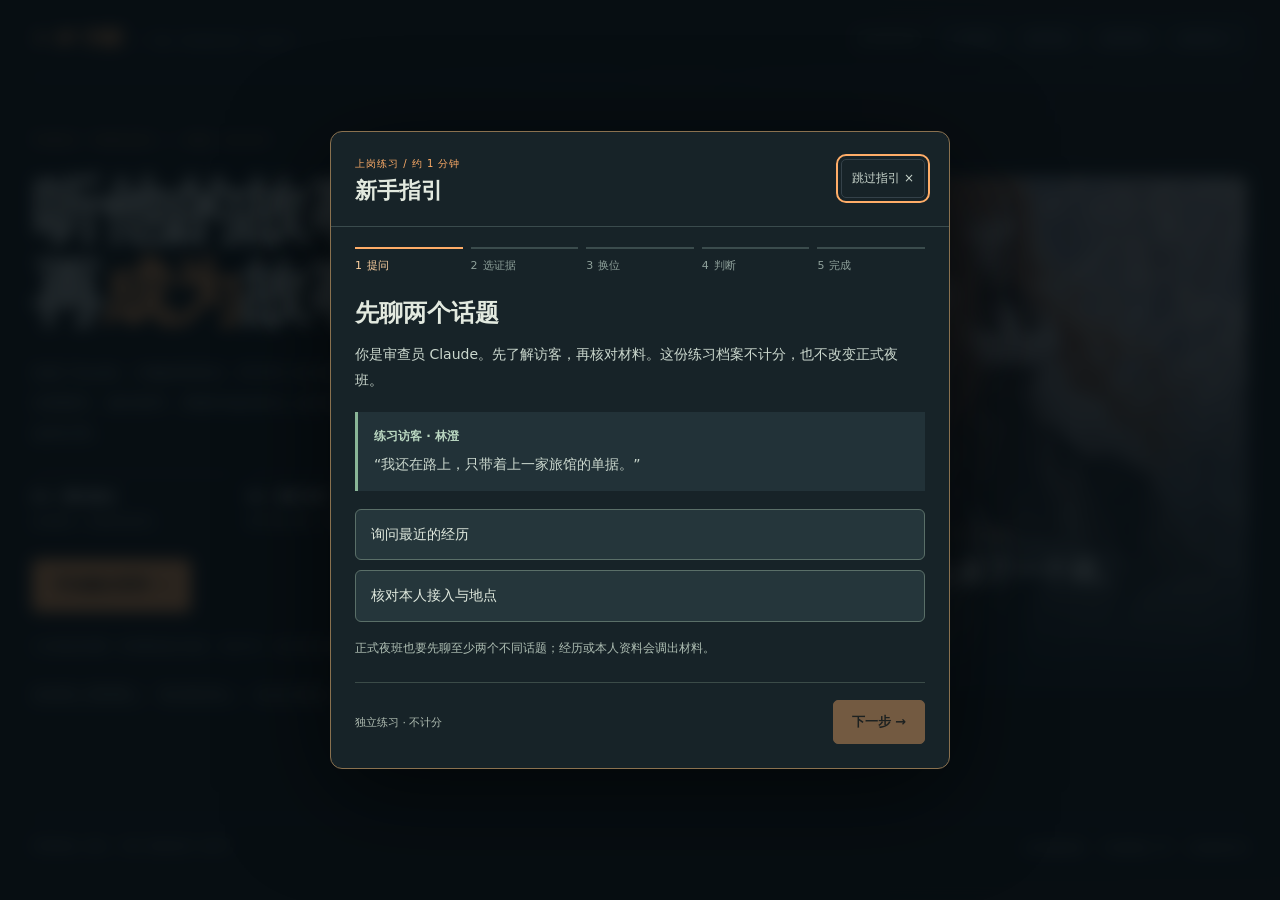
==== commit 88e4976c: "Prioritize mobile interrogation and add isolated onboarding practice Compact the visitor header, col" ====
--- a/index.html
+++ b/index.html
@@ -1,5 +1,5 @@
 <!doctype html>
-<html lang="zh-CN"><head><meta charset="utf-8"><meta name="viewport" content="width=device-width,initial-scale=1,viewport-fit=cover"><meta name="theme-color" content="#101619"><meta name="description" content="IP 判断：零点夜班。聊天找破绽，查原件，换位应对 ECHO 盘问，再做出同一份档案的判断。"><title>IP 判断 · 零点夜班</title><link rel="stylesheet" href="campaign.css?v=14"></head><body>
-<div class="shell"><header class="campaign-header"><a href="index.html">✳ <strong>IP 判断</strong><span>/ THE MIDNIGHT SHIFT</span></a><div class="header-tools"><span class="save-indicator" id="save-status" role="status">独立夜班存档</span><button id="campaign-sound" aria-pressed="true">♫ 声音开</button><button id="campaign-menu">夜班菜单</button><a href="classic.html">自由玩法 ↗</a></div></header><main id="campaign-app" class="campaign-main"></main><footer><span>TERMINAL 008 / THE MIDNIGHT SHIFT</span><span>全部档案虚构 · 不检测真实 IP · 本地剧情对话</span></footer></div>
-<div id="campaign-message" class="c-message" role="status"></div><audio id="bgm-track" src="assets/old-screen-echo.mp3" preload="none" loop></audio><script src="cases.js?v=13"></script><script src="hunt-cases.js?v=13"></script><script src="dialogue.js?v=13"></script><script src="art.js?v=13"></script><script src="audio.js?v=13"></script><script src="campaign-core.js?v=14"></script><script src="campaign.js?v=14"></script></body></html>
+<html lang="zh-CN"><head><meta charset="utf-8"><meta name="viewport" content="width=device-width,initial-scale=1,viewport-fit=cover"><meta name="theme-color" content="#101619"><meta name="description" content="IP 判断：零点夜班。聊天找破绽，查原件，换位应对 ECHO 盘问，再做出同一份档案的判断。"><title>IP 判断 · 零点夜班</title><link rel="stylesheet" href="campaign.css?v=15"></head><body>
+<div class="shell"><header class="campaign-header"><a href="index.html">✳ <strong>IP 判断</strong><span>/ THE MIDNIGHT SHIFT</span></a><div class="header-tools"><span class="save-indicator" id="save-status" role="status">独立夜班存档</span><button id="campaign-sound" aria-pressed="true">♫ 声音开</button><button id="campaign-guide-open" aria-haspopup="dialog">新手指引</button><button id="campaign-menu">夜班菜单</button><a href="classic.html">自由玩法 ↗</a></div></header><main id="campaign-app" class="campaign-main"></main><footer><span>TERMINAL 008 / THE MIDNIGHT SHIFT</span><span>全部档案虚构 · 不检测真实 IP · 本地剧情对话</span></footer></div>
+<div id="campaign-message" class="c-message" role="status"></div><audio id="bgm-track" src="assets/old-screen-echo.mp3" preload="none" loop></audio><script src="cases.js?v=13"></script><script src="hunt-cases.js?v=13"></script><script src="dialogue.js?v=13"></script><script src="art.js?v=13"></script><script src="audio.js?v=13"></script><script src="campaign-core.js?v=14"></script><script src="campaign-guide.js?v=15"></script><script src="campaign.js?v=15"></script></body></html>
 
--- a/campaign.css
+++ b/campaign.css
@@ -2,5 +2,50 @@
 :root{--panel:#192126;--line:#344149;--muted:#a0ada9;--amber:#ffad68;--paper:#f1e9d9;--paper-ink:#3f392f;--mint:#a8d7bb}body{background:radial-gradient(ellipse at 100% 10%,#69432814,transparent 50%),#101619}.shell{max-width:1440px}.campaign-header{padding:22px 0;gap:16px}.campaign-header>a>span{margin-left:10px}.header-tools{display:flex;gap:8px;align-items:center}.header-tools button,.header-tools a{padding:8px 11px;font-size:11px;border:1px solid var(--line);border-radius:4px;background:#192126;color:var(--muted)}.header-tools .save-indicator{font:10px monospace;color:#8fba9e;margin-right:10px}.campaign-main{padding:26px 0 40px}.c-landing{display:grid;grid-template-columns:1.1fr .9fr;gap:70px;align-items:center;padding:30px 0 45px}.c-landing h1{font-size:clamp(45px,5.6vw,74px);line-height:1.14;margin:24px 0}.c-landing h1 em{color:var(--amber)}.c-landing .lead{max-width:510px}.case-art{position:relative;min-height:510px;background:radial-gradient(ellipse at 40% 10%,#65838255,transparent 65%),#18272c;border:1px solid #486064;border-radius:10px;overflow:hidden;display:flex;align-items:end;justify-content:center}.case-art>img{position:absolute;inset:0;width:100%;height:100%;object-fit:cover;object-position:50% 15%;filter:saturate(.55) brightness(.65)}.case-art:after{content:'';position:absolute;inset:0;background:linear-gradient(0deg,#101b20 0%,transparent 70%)}.case-art>.case-art-copy{z-index:2;padding:28px;width:100%}.case-art-copy span{font:10px monospace;letter-spacing:3px;color:var(--amber)}.case-art-copy h2{font-size:27px;letter-spacing:1px;margin:12px 0}.case-art-copy p{color:#b9c6c1;font-size:12px;line-height:1.8}.thread-line{display:grid;grid-template-columns:repeat(3,1fr);gap:14px;margin:26px 0}.thread-line>div{border-top:1px solid #5f5947;padding-top:13px}.thread-line b{font-size:13px;display:block}.thread-line span{font-size:11px;color:var(--muted);display:block;margin-top:7px;line-height:1.7}.chapter-track{display:flex;gap:16px;margin-bottom:24px}.chapter-track>span{flex:1;display:flex;gap:10px;align-items:center;padding:13px 0;border-bottom:2px solid var(--line);color:#85948f;font-size:12px}.chapter-track>span.current{border-color:var(--amber);color:#f0d7b6}.chapter-track>span.done{border-color:#6a9b7d;color:var(--mint)}.chapter-track small{font:10px monospace;color:var(--muted)}.c-topline{display:flex;justify-content:space-between;align-items:end;gap:20px;margin-bottom:22px}.c-topline h1{font-size:29px;line-height:1.3;letter-spacing:0;margin:9px 0 0}.c-topline p{font-size:12px;color:var(--muted);margin:7px 0 0}.c-metrics{display:flex;gap:25px;flex-shrink:0}.c-metrics div{text-align:right}.c-metrics small{display:block;color:var(--muted);font-size:10px;margin-bottom:6px}.c-metrics b{font:22px monospace;color:#f0d7b6}.c-grid{display:grid;grid-template-columns:200px minmax(0,1fr) 320px;gap:18px;align-items:start}.c-person{background:var(--panel);border:1px solid var(--line);border-radius:7px;overflow:hidden}.c-panel-label{padding:13px 15px;border-bottom:1px solid var(--line);display:flex;justify-content:space-between;gap:10px;font:10px monospace;color:var(--muted)}.c-live{color:var(--mint)}.c-avatar{height:185px;background:radial-gradient(ellipse at 50% 20%,#748079,#304047);border-bottom:3px solid #8d6a43;display:grid;place-items:end center}.c-avatar svg{width:100%;height:100%;image-rendering:pixelated}.c-person-copy{padding:17px 14px}.c-person-copy>small{color:var(--amber);font:10px monospace}.c-person-copy h2{font-size:20px;margin:9px 0 5px}.c-person-copy p{font-size:12px;line-height:1.8;color:var(--muted);margin:0 0 13px}.c-person-copy dl{font-size:10px;margin:0}.c-person-copy dl>div{border-top:1px solid var(--line);padding:9px 0}.c-person-copy dt{color:#8f9c97}.c-person-copy dd{text-align:left;color:#c5d0c9;margin:5px 0 0;font-size:11px}.c-role{padding:14px;border-top:1px solid var(--line);display:flex;gap:10px;align-items:center}.c-role img{width:37px;height:37px;object-fit:cover;object-position:50% 15%;border-radius:50%}.c-role b{display:block;font-size:13px}.c-role small{display:block;font-size:9px;color:var(--muted);margin-top:5px}.c-workspace{min-width:0}.c-channel{border:1px solid var(--line);border-radius:7px;background:#141e23;overflow:hidden}.c-channel.reverse{border-color:#b48b5f}.c-log{padding:19px;max-height:425px;min-height:245px;overflow:auto;scrollbar-color:#55675d #172127}.c-log .bubble{font-size:12px;line-height:1.85;padding:14px 16px}.c-log .bubble.you{background:#3b3025}.c-log .bubble small{font-size:9px}.c-log .bubble p{color:inherit}.c-log .bubble button{border:1px solid #826746;background:transparent;border-radius:3px;color:#d7ba97;font-size:10px;padding:5px 7px;margin-top:9px}.c-log .bubble button.pinned{background:#6d5033;color:#fff0d9}.c-log .bubble button:disabled{opacity:.5;cursor:default}.c-system{font:10px/1.9 monospace;color:#acbaae;border-left:2px solid #60785d;padding:6px 12px;margin:0 0 15px}.c-system.warn{border-color:var(--amber);color:#e0bc91}.c-compose{padding:17px;border-top:1px solid var(--line);background:#1b282e}.c-compose label{font-size:10px;color:var(--muted);display:block;margin-bottom:8px}.c-compose>div{display:flex;gap:8px}.c-compose textarea{resize:vertical;width:100%;min-height:55px;max-height:130px;background:#111c21;border:1px solid #485a60;border-radius:4px;color:var(--ink);font:13px/1.6 system-ui;padding:10px}.c-compose button{background:var(--amber);border:0;border-radius:4px;padding:0 15px;color:#2a2118;font-weight:600}.c-probes{display:grid;grid-template-columns:repeat(2,1fr);gap:8px;padding:0 17px 16px;background:#1b282e}.c-probes button{border:1px solid #435960;border-radius:4px;background:#24343a;color:#d5dfd8;font-size:11px;text-align:left;padding:11px}.c-probes button small{color:var(--amber);font:9px monospace;float:right}.c-probes button:disabled{opacity:.4;cursor:default}.c-footer-note{font-size:10px;color:var(--muted);line-height:1.8;padding:0 17px 15px;background:#1b282e;margin:0}.c-quote-bar{display:flex;justify-content:space-between;align-items:center;gap:10px;padding:12px 17px;border-top:1px solid var(--line);font-size:10px;color:var(--muted)}.c-quote-bar button{border:1px solid #7d674c;color:#f0d6ae;background:#493b29;border-radius:4px;padding:8px 12px;font-size:10px}.c-quote-bar button:disabled{opacity:.4;cursor:default}.c-notebook{background:var(--paper);color:var(--paper-ink);border:1px solid #c1af91;border-radius:6px;overflow:hidden;position:sticky;top:18px}.c-notebook .c-panel-label{background:#e6d9c2;color:#7a6341;border-color:#c8b79b}.c-notebook-intro{font-size:10px;line-height:1.8;color:#89704f;margin:0;padding:12px 14px;border-bottom:1px dashed #c8b79b}.c-records{padding:11px;display:grid;gap:9px;max-height:470px;overflow:auto}.c-record{background:#fffaf0;border:1px solid #cbbba1;border-radius:4px;overflow:hidden}.c-record>button{width:100%;display:block;border:0;background:transparent;text-align:left;padding:12px;color:#514535}.c-record-head{display:flex;justify-content:space-between;align-items:center;gap:5px;font-size:9px;color:#8f7855;margin-bottom:7px}.c-record>button strong{font-size:12px;line-height:1.6;display:block}.c-record.locked{background:#e8dfcf;opacity:.65}.c-record.locked>button{cursor:not-allowed}.c-record.selected{border-color:#718162;box-shadow:inset 3px 0 #718162}.c-record-body{padding:0 12px 12px;font-size:11px;line-height:1.9}.c-record-body p{margin:0 0 10px;color:#60513d}.c-record-body button{border:1px solid #9d8b6e;border-radius:3px;background:#eee5d4;color:#594c38;font-size:10px;padding:6px 10px;width:100%}.c-record.selected .c-record-body button{background:#697d5c;color:#fff8e9;border-color:#697d5c}.c-record-body button:disabled{opacity:.5;cursor:default}.c-record.cache .c-record-head{color:#9a633e}.c-record.audit{background:#e4eadb;border-color:#7e956d}.c-submit{background:#1e2a2e;border:1px solid #405159;border-radius:6px;margin-top:17px;padding:18px}.c-submit h3{font-size:13px;margin:0 0 7px}.c-submit p{font-size:11px;line-height:1.8;color:#afbab0;margin:0 0 12px}.c-submit .primary{font-size:12px;padding:12px 15px;width:100%;text-align:left}.c-submit button:disabled{opacity:.45;cursor:not-allowed}.c-verdicts{display:grid;grid-template-columns:repeat(3,1fr);gap:8px;margin-top:12px}.c-verdicts button{min-height:55px;background:#263a32;border:1px solid #577b60;color:#d8e5d5;border-radius:4px;font-size:12px}.c-verdicts button[data-choice="cn"]{background:#58372e;border-color:#9a6550;color:#f4d5bf}.c-verdicts button[data-choice="hold"]{background:#3a3b31;border-color:#7f7c5b;color:#e7e1c4}.c-verdicts button:disabled{opacity:.35;cursor:not-allowed}.c-sim-intro{padding:21px;border-bottom:1px solid #745a3d;background:linear-gradient(110deg,#493524,#24292b)}.c-sim-intro h3{font-size:18px;margin:8px 0}.c-sim-intro p{font-size:11px;line-height:1.8;color:#d6bf9e;margin:0}.c-risk{display:flex;justify-content:space-between;align-items:center;padding:13px 19px;background:#2c2720;border-bottom:1px solid #5c4b37;font-size:11px;color:#ddc09c}.c-risk b{font:20px monospace}.c-sim-choices{padding:18px;border-top:1px solid var(--line)}.c-sim-choices .choice{font-size:12px;line-height:1.8}.c-sim-choices>small{color:var(--muted);font-size:10px}.c-sim-finish{padding:18px;border-top:1px solid #5d6c54;background:#23352a}.c-sim-finish p{font-size:12px;line-height:1.9;margin:0;color:#c0d5b6}.c-sim-finish a{font-size:11px;color:#e7ccaa;text-decoration:underline}.c-message{position:fixed;bottom:20px;left:50%;transform:translateX(-50%);padding:13px 22px;border:1px solid #7e694c;background:#2d2b23;color:#efd5b4;border-radius:5px;font-size:12px;z-index:20;box-shadow:0 5px 25px #0006;max-width:90vw}.c-message:empty{display:none}.c-brief{max-width:800px;margin:15px auto 40px}.c-brief .brief-paper{background:#e9dfca;color:#484030;border:1px solid #ac956e;border-radius:7px;padding:33px;position:relative}.brief-paper>small{font:10px monospace;color:#8b6e45;letter-spacing:2px}.brief-paper h1{font-size:43px;letter-spacing:-1px;margin:18px 0}.brief-paper p{font:16px/2 system-ui;color:#6a5c45}.brief-paper .stamp{display:inline-block;border:2px solid #8c5639;padding:6px 12px;color:#8c5639;font:11px monospace;transform:rotate(-6deg);margin:15px 0}.brief-task{border-top:1px dashed #af9c7b;padding-top:18px;margin-top:18px}.brief-task p{font-size:12px;margin:0}.c-outcome{max-width:860px;margin:10px auto}.c-outcome h1{font-size:43px;letter-spacing:-1px}.c-outcome-card{border:1px solid #627a60;border-radius:8px;background:#22332b;padding:27px}.c-outcome-card.wrong{background:#362a26;border-color:#8d6855}.c-outcome-card h2{font-size:23px;margin:13px 0}.c-outcome-card p{font-size:14px;line-height:1.95;color:#c4cec0}.c-ledger{display:flex;gap:28px;margin:22px 0}.c-ledger b{font:29px monospace;color:#e7c69c}.c-ledger small{font:10px system-ui;color:var(--muted);display:block;margin-top:6px}.c-evidence-review{margin:20px 0;background:#19252a;border:1px solid #3b4e54;border-radius:5px;padding:18px}.c-evidence-review h3{font-size:13px;margin:0 0 10px;color:#d8c4a4}.c-evidence-review p{font-size:12px;line-height:1.9;color:#bcc8bd;margin:8px 0}.c-log-replay{margin:17px 0;border-left:2px solid #806749;padding-left:16px}.c-log-replay>small{color:var(--amber);font:10px monospace}.c-log-replay p{font-size:12px;line-height:1.9;color:#c6d0c3}.c-archive-links{display:flex;gap:16px;flex-wrap:wrap;font-size:11px;color:#aebcaf;margin:28px 0}.c-archive-links a{text-decoration:underline;text-underline-offset:5px}.c-end-history{border-top:1px solid #3c4b48;margin:20px 0;padding-top:15px}.c-end-history summary{cursor:pointer;color:#d2c0a1;font-size:12px}.c-end-history p{font-size:12px;line-height:1.9;color:var(--muted)}button:disabled{cursor:not-allowed}.c-saving-note{font-size:11px;color:var(--muted);min-height:18px}.c-confirm{padding:18px;border:1px solid #8f6b43;background:#332b22;border-radius:6px;margin:16px 0}.c-confirm p{font-size:12px;color:#e3c6a2;line-height:1.8}.c-confirm .actions{margin:12px 0 0}.c-confirm button{font-size:12px;padding:10px 14px}.c-final-board{display:grid;grid-template-columns:repeat(3,1fr);gap:12px;margin:22px 0}.c-final-board>div{border:1px solid #3c5046;border-radius:6px;background:#1c2b25;padding:20px}.c-final-board small{font-size:11px;color:var(--muted)}.c-final-board b{font:32px monospace;display:block;color:#e8c89e;margin:12px 0}.c-next-guidance{margin:16px 0;font-size:12px;color:#d8c7ac;line-height:1.9}.c-trace{font-size:11px;color:#b6c1b3;line-height:1.85;margin:12px 0}.c-restore-note{padding:12px 15px;border:1px solid #987448;color:#e3bf89;font-size:12px;margin-bottom:18px}.c-fact-label{font-size:9px;color:#8c9b94;display:block;margin:4px 0 12px}.c-round-tip{font-size:10px;color:var(--muted);line-height:1.9}.c-mobile-nav{display:none}@media(max-width:1150px){.c-grid{grid-template-columns:160px minmax(0,1fr) 280px;gap:12px}.c-avatar{height:155px}.c-person-copy h2{font-size:17px}.c-metrics{gap:15px}.c-topline h1{font-size:26px}}@media(max-width:900px){.c-grid{grid-template-columns:minmax(0,1fr) 290px}.c-person{grid-column:1/-1;display:flex;align-items:center}.c-person>.c-panel-label,.c-role,.c-person-copy dl{display:none}.c-avatar{width:90px;height:105px;flex-shrink:0;border:0;border-right:3px solid #8d6a43}.c-person-copy{padding:12px 16px;display:flex;align-items:center;gap:20px;flex-wrap:wrap}.c-person-copy h2{margin:0;font-size:19px}.c-person-copy p{margin:0}.c-person-copy>small{display:none}.c-notebook{top:12px}.c-topline p{display:none}.c-landing{gap:35px}.case-art{min-height:450px}}@media(max-width:650px){.shell{padding:0 16px}.campaign-header{padding:17px 0}.campaign-header>a{font-size:17px}.campaign-header>a>span{display:none}.header-tools .save-indicator{display:none}.header-tools button,.header-tools a{font-size:10px;padding:7px 8px}.campaign-main{padding:20px 0 32px}.c-landing{display:flex;flex-direction:column;gap:23px;align-items:stretch;padding:10px 0}.c-landing h1{font-size:47px}.c-landing .lead{font-size:13px;line-height:1.9}.case-art{min-height:310px;order:1}.case-art>img{object-position:50% 10%}.case-art-copy h2{font-size:23px}.thread-line{gap:12px}.thread-line b{font-size:12px}.thread-line span{font-size:10px}.c-landing .actions{margin:20px 0}.c-landing .primary,.c-landing .secondary{font-size:13px;padding:14px 17px}.chapter-track{gap:9px;margin-bottom:16px}.chapter-track>span{font-size:10px;padding:10px 0;gap:5px}.chapter-track small{display:none}.c-topline{align-items:start;margin-bottom:16px;gap:8px}.c-topline .eyebrow{font-size:9px;letter-spacing:1px}.c-topline h1{font-size:22px}.c-metrics{gap:11px}.c-metrics small{font-size:8px}.c-metrics b{font-size:17px}.c-grid{display:flex;flex-direction:column;gap:13px}.c-person,.c-workspace,.c-notebook{width:100%}.c-notebook{position:static}.c-avatar{width:75px;height:90px}.c-person-copy{gap:7px 15px;padding:10px 14px}.c-person-copy h2{font-size:18px}.c-person-copy p{font-size:11px;width:100%}.c-log{min-height:220px;max-height:360px;padding:15px}.c-log .bubble{font-size:13px;max-width:96%}.c-compose{padding:14px;position:sticky;bottom:0}.c-compose textarea{font-size:16px}.c-probes{padding:0 14px 13px}.c-probes button{min-height:50px;font-size:12px;padding:10px}.c-records{max-height:none;grid-template-columns:1fr}.c-record>button strong{font-size:13px}.c-record-body{font-size:13px}.c-record-body button{min-height:38px;font-size:12px}.c-record-head{font-size:10px}.c-submit{padding:15px}.c-submit .primary{font-size:13px}.c-verdicts button{font-size:13px;min-height:55px}.c-brief .brief-paper{padding:24px}.brief-paper h1{font-size:34px}.brief-paper p{font-size:14px}.c-outcome h1{font-size:33px}.c-outcome-card{padding:21px}.c-outcome-card h2{font-size:21px}.c-ledger{gap:23px}.c-ledger b{font-size:24px}.c-final-board{gap:8px}.c-final-board>div{padding:14px 9px}.c-final-board b{font-size:27px}.c-final-board small{font-size:10px}.c-sim-choices .choice{font-size:13px}.c-mobile-nav{display:flex;gap:8px;margin-bottom:13px}.c-mobile-nav a{flex:1;border:1px solid #43534e;border-radius:4px;text-align:center;padding:10px;font-size:11px;color:#d7c7a9;background:#202c2a}.c-notebook{scroll-margin-top:14px}.c-channel{scroll-margin-top:14px}footer{margin-top:12px}.c-quote-bar{font-size:10px;padding:11px 14px}.c-quote-bar button{min-height:35px}.c-saving-note{font-size:10px}}
 .c-sim-evidence{padding:16px 19px;background:#e9dfca;color:#484030;border-bottom:1px solid #ac956e;overflow-wrap:anywhere}.c-sim-evidence small{font-size:11px;font-weight:600;color:#685032}.c-sim-evidence p{font-size:13px;line-height:1.85;margin:8px 0}.c-sim-evidence>span{font-size:11px;color:#6b5941}
 @media(max-width:650px){.c-channel.reverse .c-log{min-height:0}}
+/* The current question stays ahead of optional context and past rounds. */
+.c-sim-intro{display:flex;align-items:center;justify-content:space-between;gap:12px;padding:16px 19px}
+.c-sim-intro h3{font-size:18px;margin:0}.c-sim-risk{white-space:nowrap;font-size:11px;color:#dfc29b}.c-sim-risk b{font:20px monospace}
+.c-sim-details{border-bottom:1px solid var(--line);padding:0}.c-sim-details summary{cursor:pointer;padding:11px 19px;min-height:44px;font-size:12px;line-height:1.7}
+.c-sim-details>p,.c-sim-details>div{padding:0 19px 15px;margin:0;font-size:13px;line-height:1.85}
+.c-sim-help{background:#202b2e;color:#c9d1c8}.c-sim-evidence>span{display:block;padding:0 19px 12px}.c-sim-evidence p{padding:0 19px 10px}
+.c-sim-history{background:#172328;color:#c3cfc3}.c-sim-history article+article{border-top:1px solid var(--line);padding-top:12px}.c-sim-history article>small{color:var(--amber)}
+.c-current-question{min-height:0;max-height:none;padding:16px 19px}.c-current-question .bubble:last-child{margin-bottom:0}.c-current-question .c-system{margin-bottom:12px}
+.c-channel.reverse>.c-panel-label .text-button{font-size:11px;padding:4px 8px}.c-sim-finish .secondary{margin-top:14px;font-size:12px;padding:10px 15px}
+.c-sim-choices{padding:14px 19px 18px}.c-sim-choices>small{display:block;margin-bottom:9px}
+
+/* Independent, keyboard-accessible practice dialog. */
+body.guide-open{overflow:hidden}
+.campaign-guide{width:min(620px,calc(100vw - 32px));max-height:calc(100dvh - 32px);padding:0;border:1px solid #8a714f;border-radius:12px;background:#172328;color:#e2e9df;box-shadow:0 24px 100px #0009;overflow:auto}
+.campaign-guide::backdrop{background:#070e12d9}
+.guide-header{display:flex;align-items:center;justify-content:space-between;gap:12px;padding:20px 24px;border-bottom:1px solid #3a4b4d;margin:0}
+.guide-header small{font-size:10px;letter-spacing:1px;color:var(--amber)}.guide-header h2{font-size:22px;margin:5px 0 0}.guide-header .text-button{font-size:12px;padding:10px;color:#c8d4cb}
+#campaign-guide-content{padding:20px 24px 24px}
+.guide-progress{display:flex;gap:8px;list-style:none;margin:0 0 24px;padding:0}
+.guide-progress li{flex:1;font-size:11px;color:#8ea09a;border-top:2px solid #3b4c4d;padding-top:9px;white-space:nowrap}.guide-progress li span{margin-right:5px}.guide-progress [aria-current]{border-color:var(--amber);color:#ffd3a2}.guide-progress .done{border-color:#8ab597;color:#b4d5bd}
+.guide-step{outline:none}.guide-step:focus-visible{outline:2px solid var(--amber);outline-offset:6px}.guide-step h3{font-size:24px;line-height:1.4;margin:0 0 12px;letter-spacing:0}.guide-step p{font-size:14px;line-height:1.85;color:#cbd8ce;margin:10px 0}.guide-step>small{display:block;font-size:12px;line-height:1.8;color:#aebeb3;margin-top:15px}
+.guide-visitor{border-left:3px solid #8ab597;background:#223238;padding:13px 16px;margin:18px 0}.guide-visitor b{font-size:12px;color:#bad7c1}.guide-visitor p{margin:7px 0 0}
+.guide-options{display:grid;gap:10px;margin:16px 0}.guide-choice{display:block;width:100%;border:1px solid #5a6f68;border-radius:6px;background:#25363b;color:#e1eadf;text-align:left;font-size:14px;line-height:1.8;padding:12px 15px;min-height:46px}
+.guide-choice:hover:not(:disabled){border-color:var(--amber);background:#333b37}.guide-choice:disabled{color:#b5d5ba;opacity:.7}
+.guide-reply{background:#22332b;border-radius:6px;padding:10px 14px}
+.guide-records{display:grid;gap:12px;margin:18px 0}.guide-record{background:#f0e6d2;color:#4c4030;border:1px solid #a99a7e;border-radius:7px;overflow:hidden}.guide-record.selected{border-color:#9abe8f;box-shadow:0 0 0 2px #9abe8f}
+.guide-record-title{display:flex;align-items:center;justify-content:space-between;gap:10px;width:100%;border:0;background:transparent;color:inherit;text-align:left;font-size:15px;font-weight:600;padding:15px}.guide-record-title span{font-size:11px;font-weight:400}
+.guide-record p{color:#514534;margin:0;padding:0 15px 12px}.guide-record .guide-choice{margin:0 12px 12px;width:calc(100% - 24px);background:#e1dbc6;color:#443c2e;border-color:#a29478}
+.guide-source{background:#e9dfca;color:#4b4032;font-size:14px;line-height:1.85;padding:15px 18px;border-radius:6px;margin:17px 0}.guide-source p{color:inherit;margin-bottom:0}.guide-source ul{margin:10px 0 0;padding-left:20px}
+.guide-feedback:empty{display:none}.guide-feedback{font-size:13px;line-height:1.85;color:#f2ce9f;background:#302e27;border-left:3px solid var(--amber);padding:12px 15px;margin:18px 0}
+.guide-footer{display:flex;align-items:center;justify-content:space-between;gap:12px;margin-top:23px;padding-top:17px;border-top:1px solid #3b4b48}.guide-footer>span{font-size:11px;color:#aebbb0}.guide-footer button{font-size:13px;padding:12px 18px;min-height:44px}.guide-footer button:disabled{opacity:.4}
+.campaign-guide button:focus-visible,.c-sim-details summary:focus-visible{outline:2px solid var(--amber);outline-offset:3px}
+@media(max-width:650px){
+ .campaign-header{flex-wrap:wrap;gap:8px;padding:12px 0}.header-tools{gap:5px;flex-wrap:wrap}.header-tools button,.header-tools a{min-height:34px;display:inline-flex;align-items:center;padding:6px 8px}
+ .campaign-main[data-mode="reverse"]{padding-top:12px}
+ .campaign-main[data-mode="reverse"] .chapter-track,.campaign-main[data-mode="reverse"] .c-topline .eyebrow,.campaign-main[data-mode="reverse"] .c-mobile-nav{display:none}
+ .campaign-main[data-mode="reverse"] .c-topline{margin-bottom:9px;align-items:center}.campaign-main[data-mode="reverse"] .c-topline h1{font-size:20px;margin:0}
+ .campaign-main[data-mode="reverse"] .c-grid{gap:9px}.campaign-main[data-mode="reverse"] .c-avatar{width:40px;height:44px;border-right-width:2px}
+ .campaign-main[data-mode="reverse"] .c-person-copy{padding:8px 12px;gap:8px}.campaign-main[data-mode="reverse"] .c-person-copy h2{font-size:14px}.campaign-main[data-mode="reverse"] .c-person-copy p{display:none}
+ .c-sim-intro{padding:12px 14px}.c-sim-intro h3{font-size:15px}.c-sim-risk{font-size:10px}.c-sim-risk b{font-size:17px}
+ .c-sim-details summary{padding:10px 14px;font-size:12px}.c-sim-details>p,.c-sim-details>div{padding-left:14px;padding-right:14px}.c-sim-evidence>span{padding-left:14px;padding-right:14px}
+ .c-current-question{padding:14px}.c-current-question .bubble{font-size:14px;line-height:1.8;padding:12px;max-width:100%}.c-current-question .c-system{font-size:12px;line-height:1.65}
+ .c-sim-choices{padding:12px 14px 16px}.c-sim-choices .choice{font-size:14px;line-height:1.8;padding:12px;min-height:44px}
+ .campaign-guide{width:calc(100vw - 20px);max-height:calc(100dvh - 20px);border-radius:10px}.guide-header{padding:16px}.guide-header h2{font-size:20px}#campaign-guide-content{padding:17px 16px 20px}.guide-progress{gap:5px;margin-bottom:20px}.guide-progress li{font-size:10px}.guide-step h3{font-size:22px}.guide-choice,.guide-step p{font-size:14px}
+}
 @media(prefers-reduced-motion:reduce){*{scroll-behavior:auto!important;animation:none!important;transition:none!important}}
 
